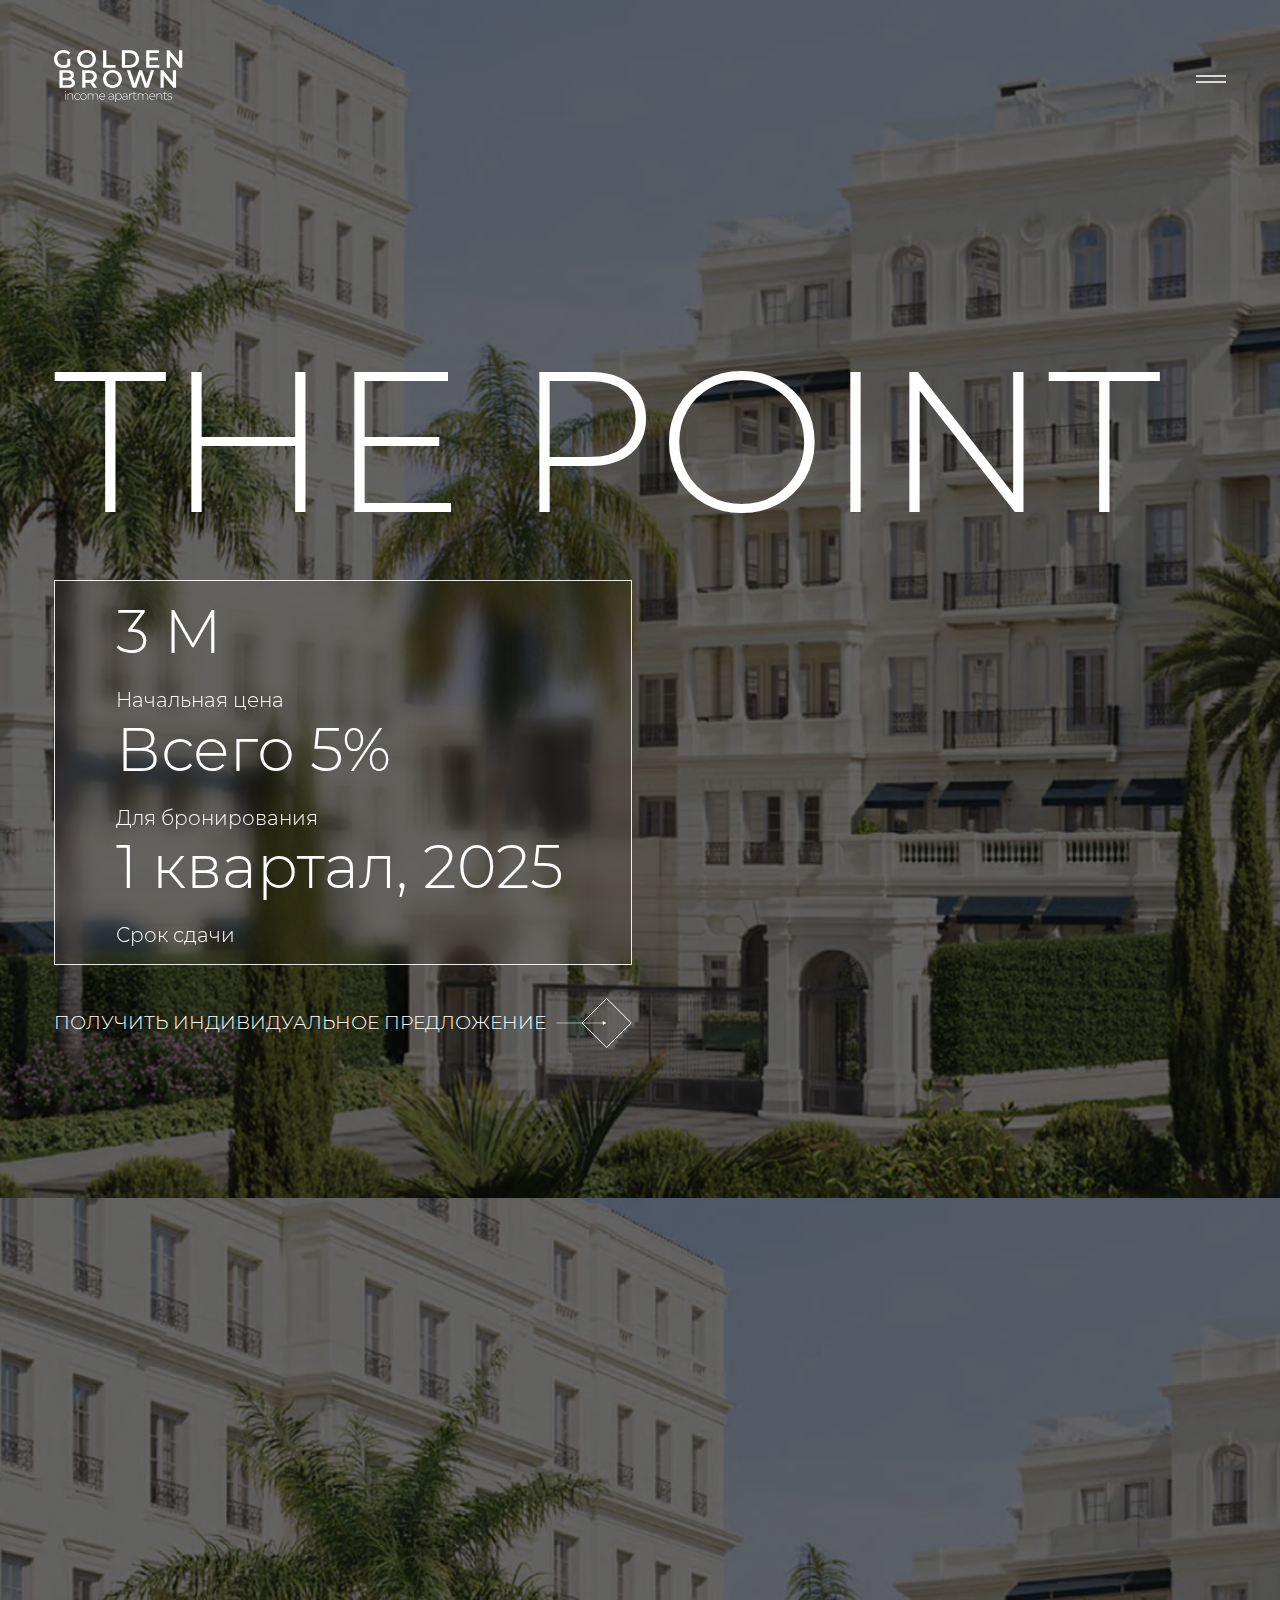
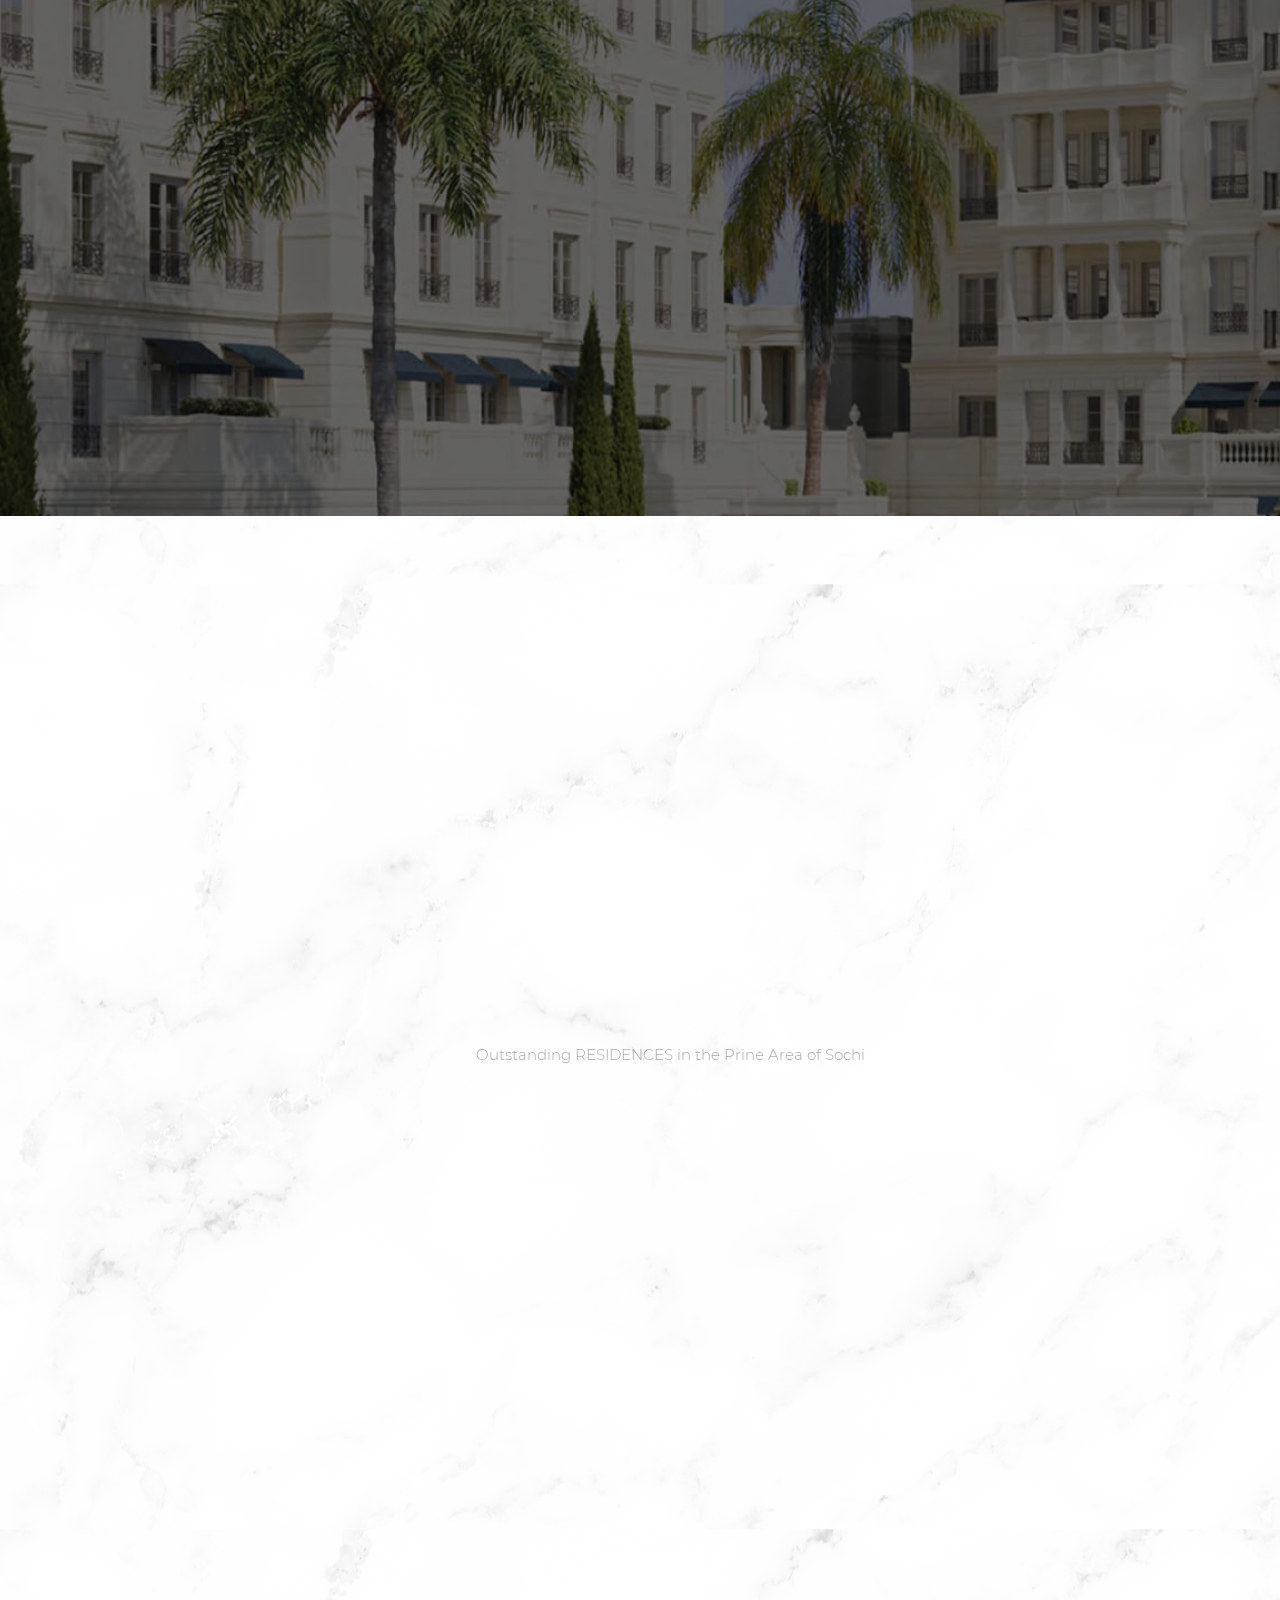
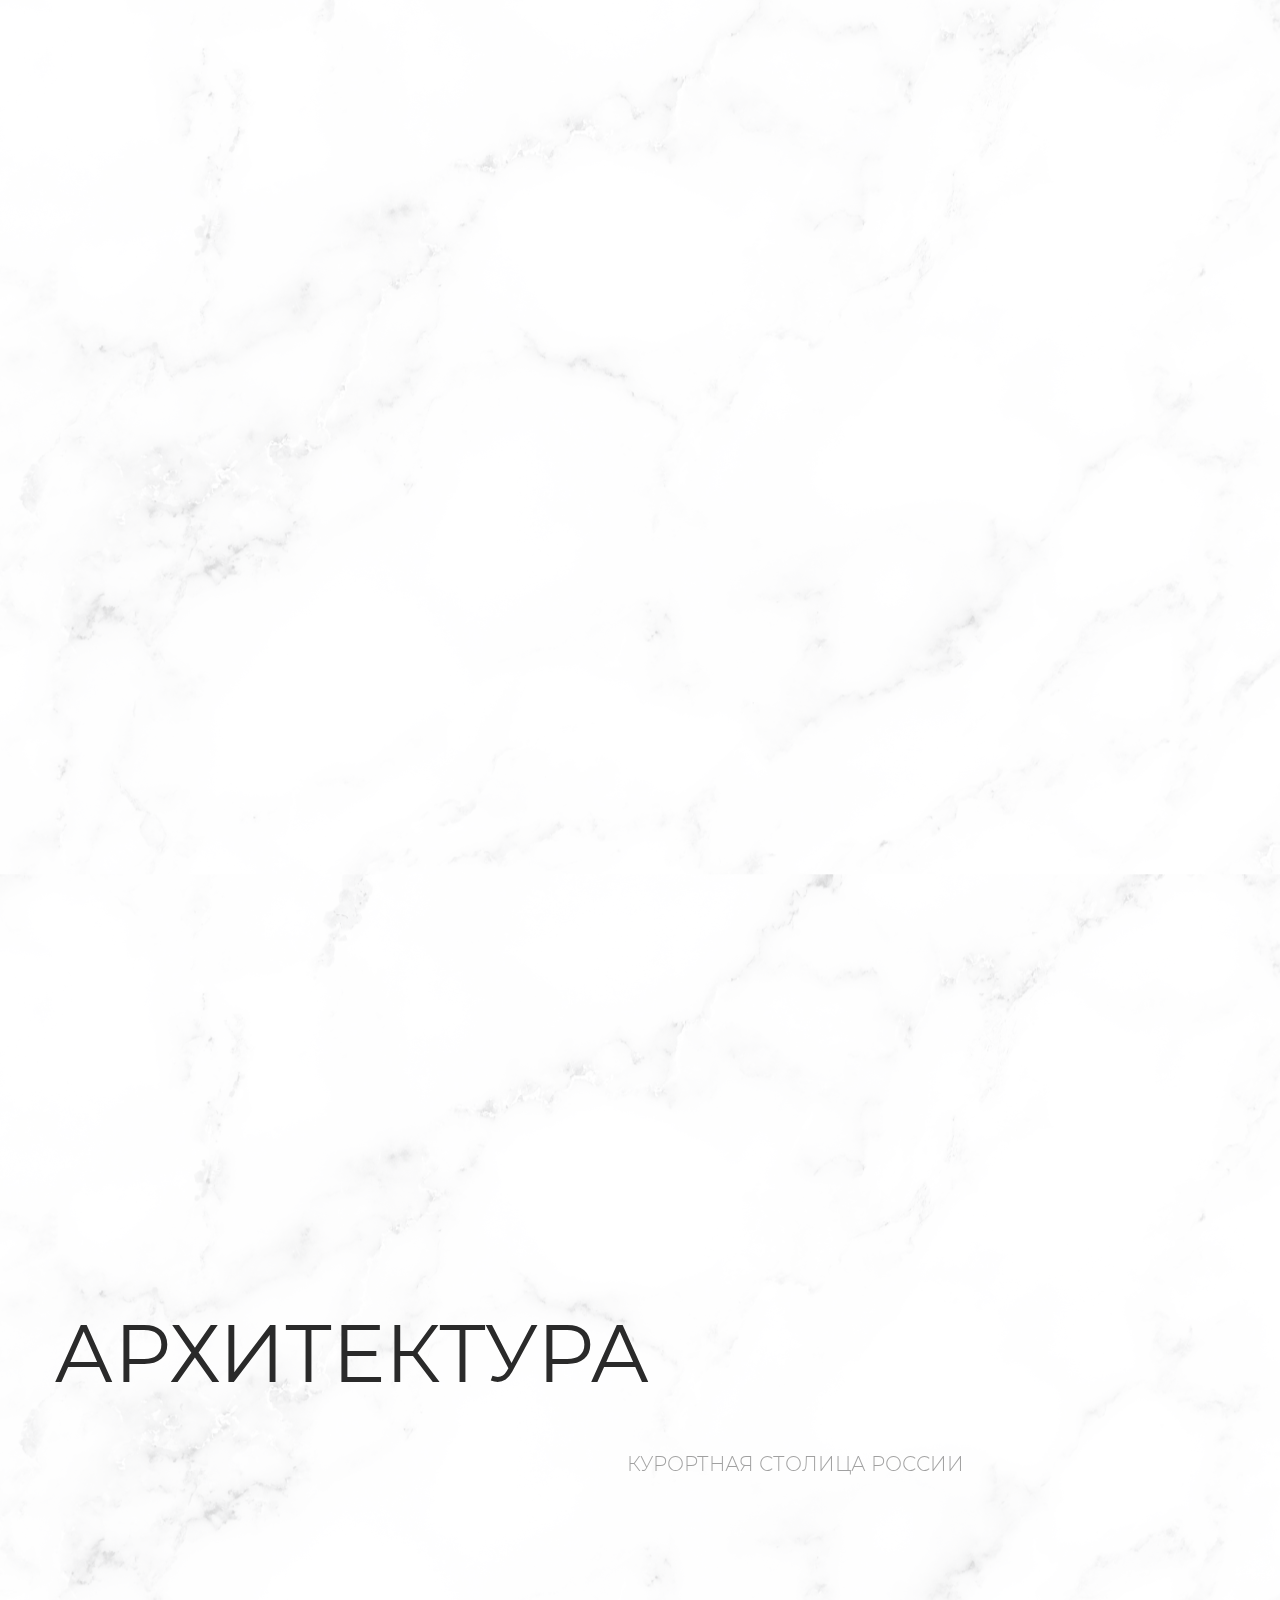
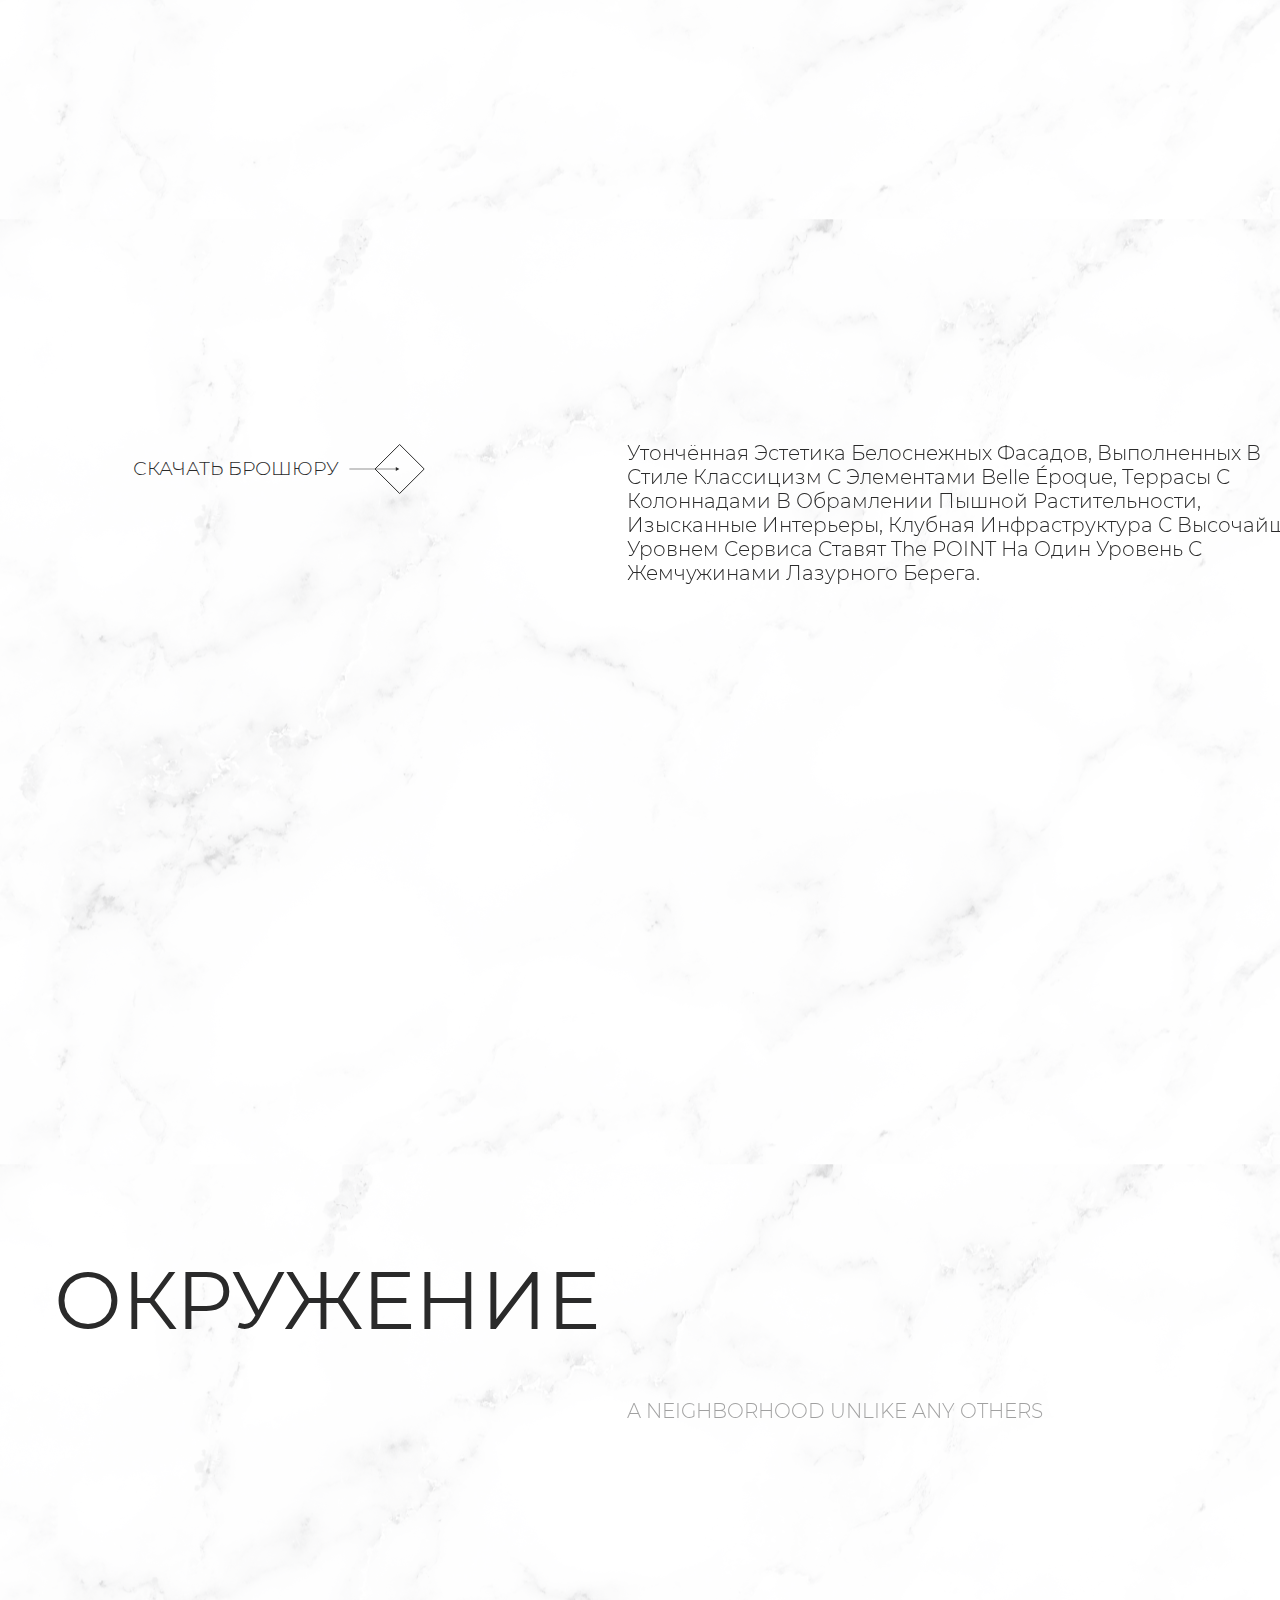
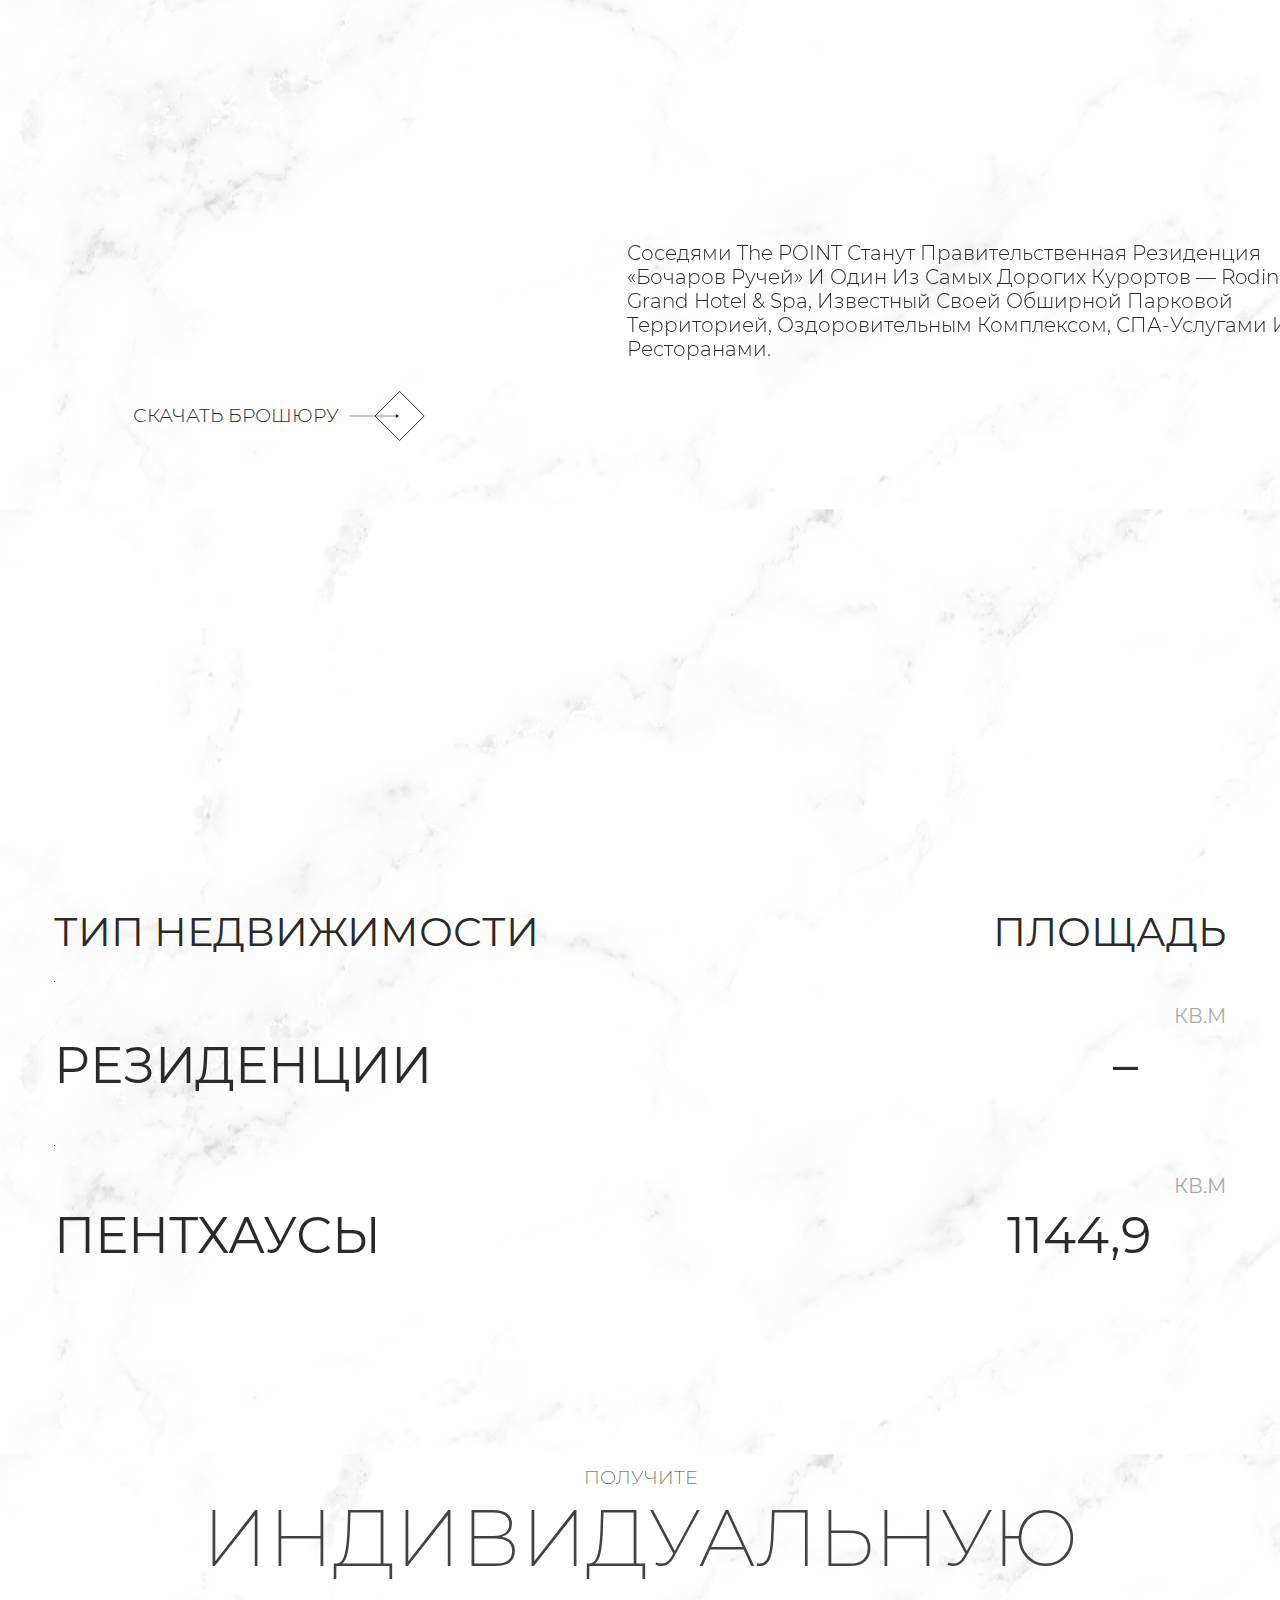
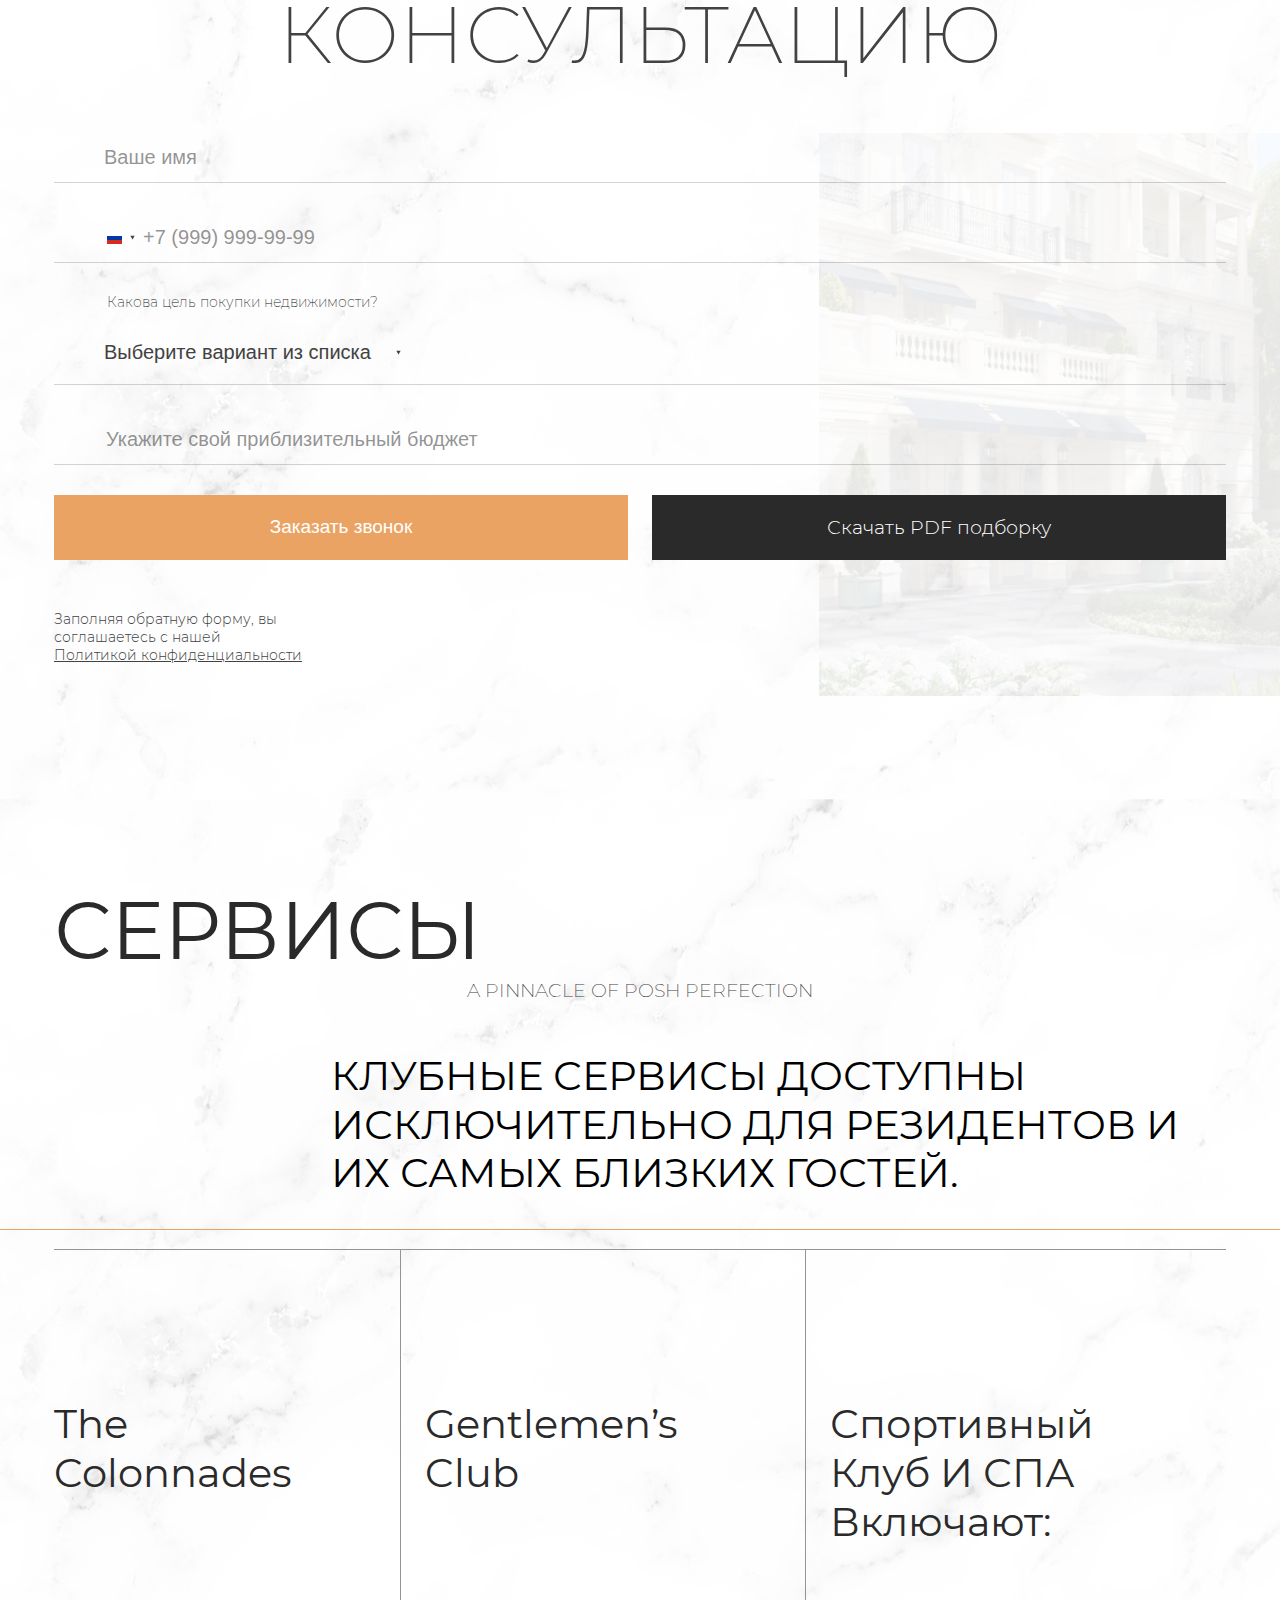
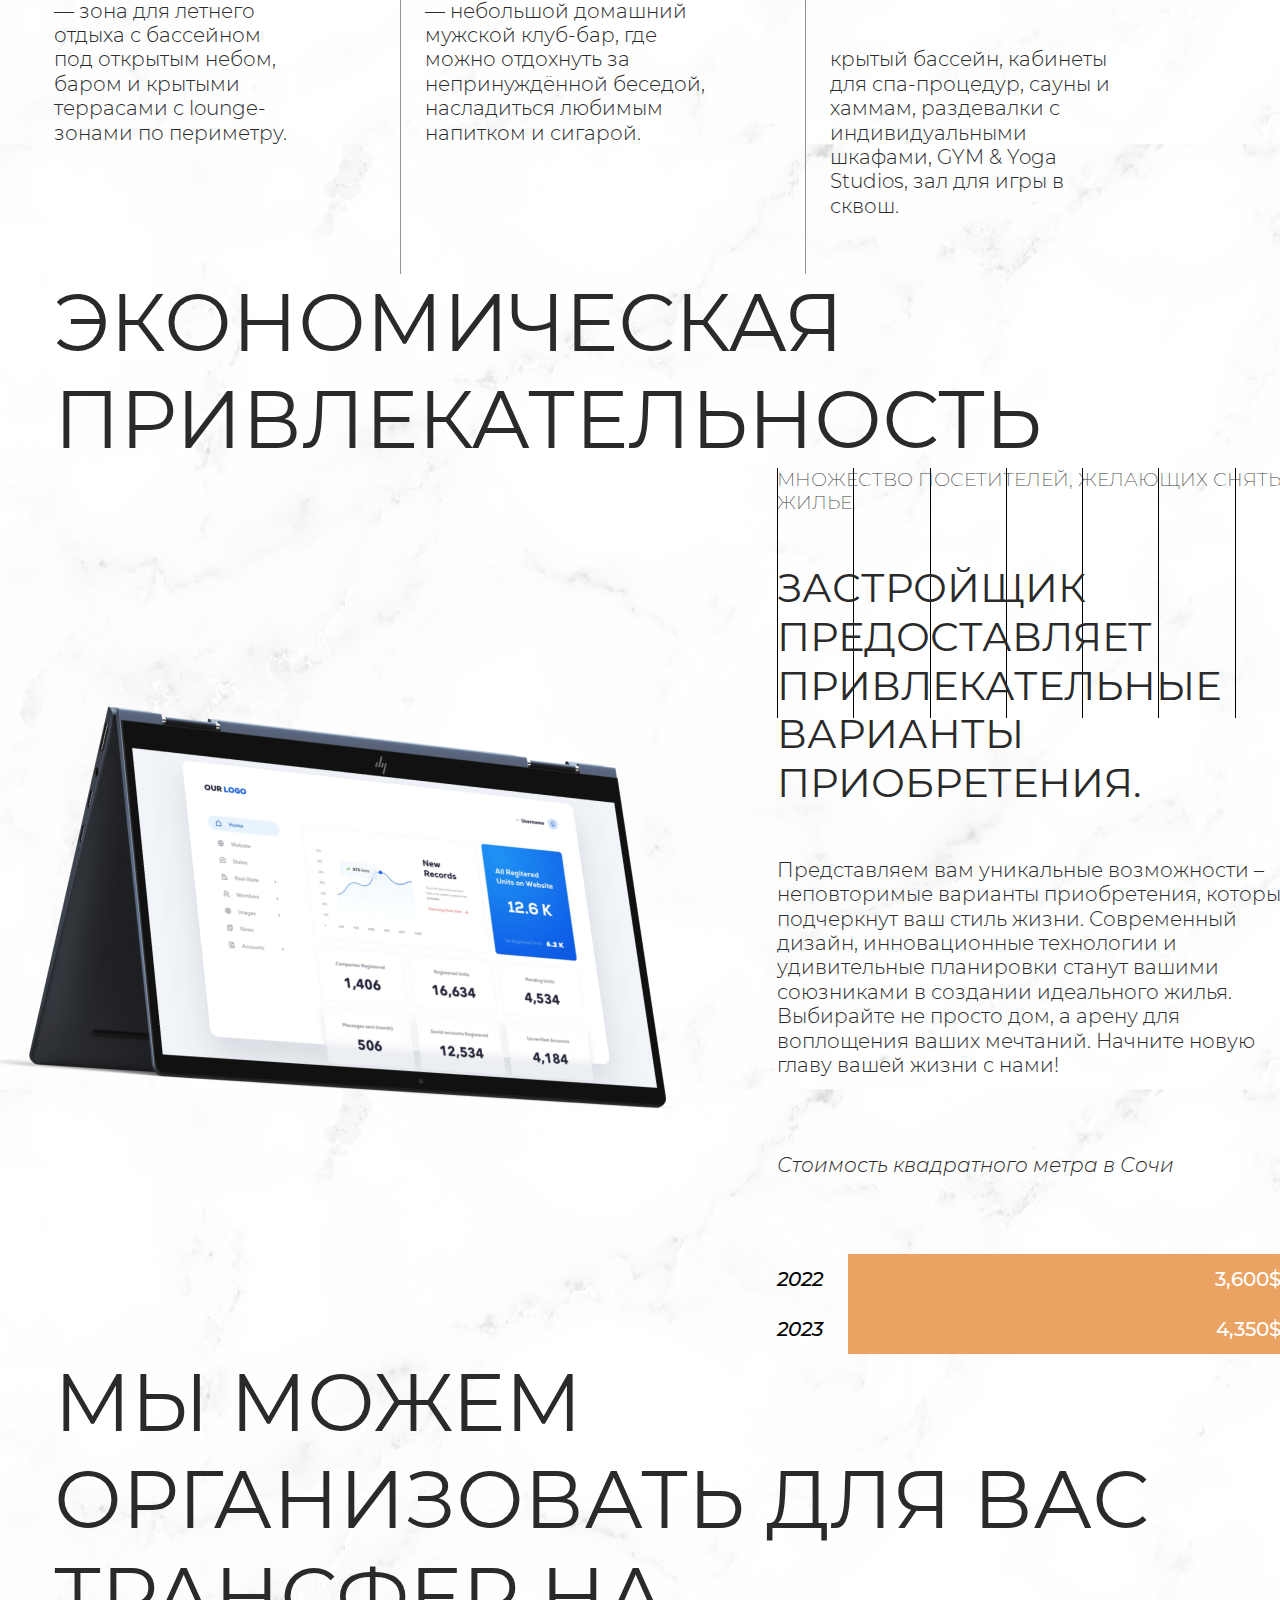
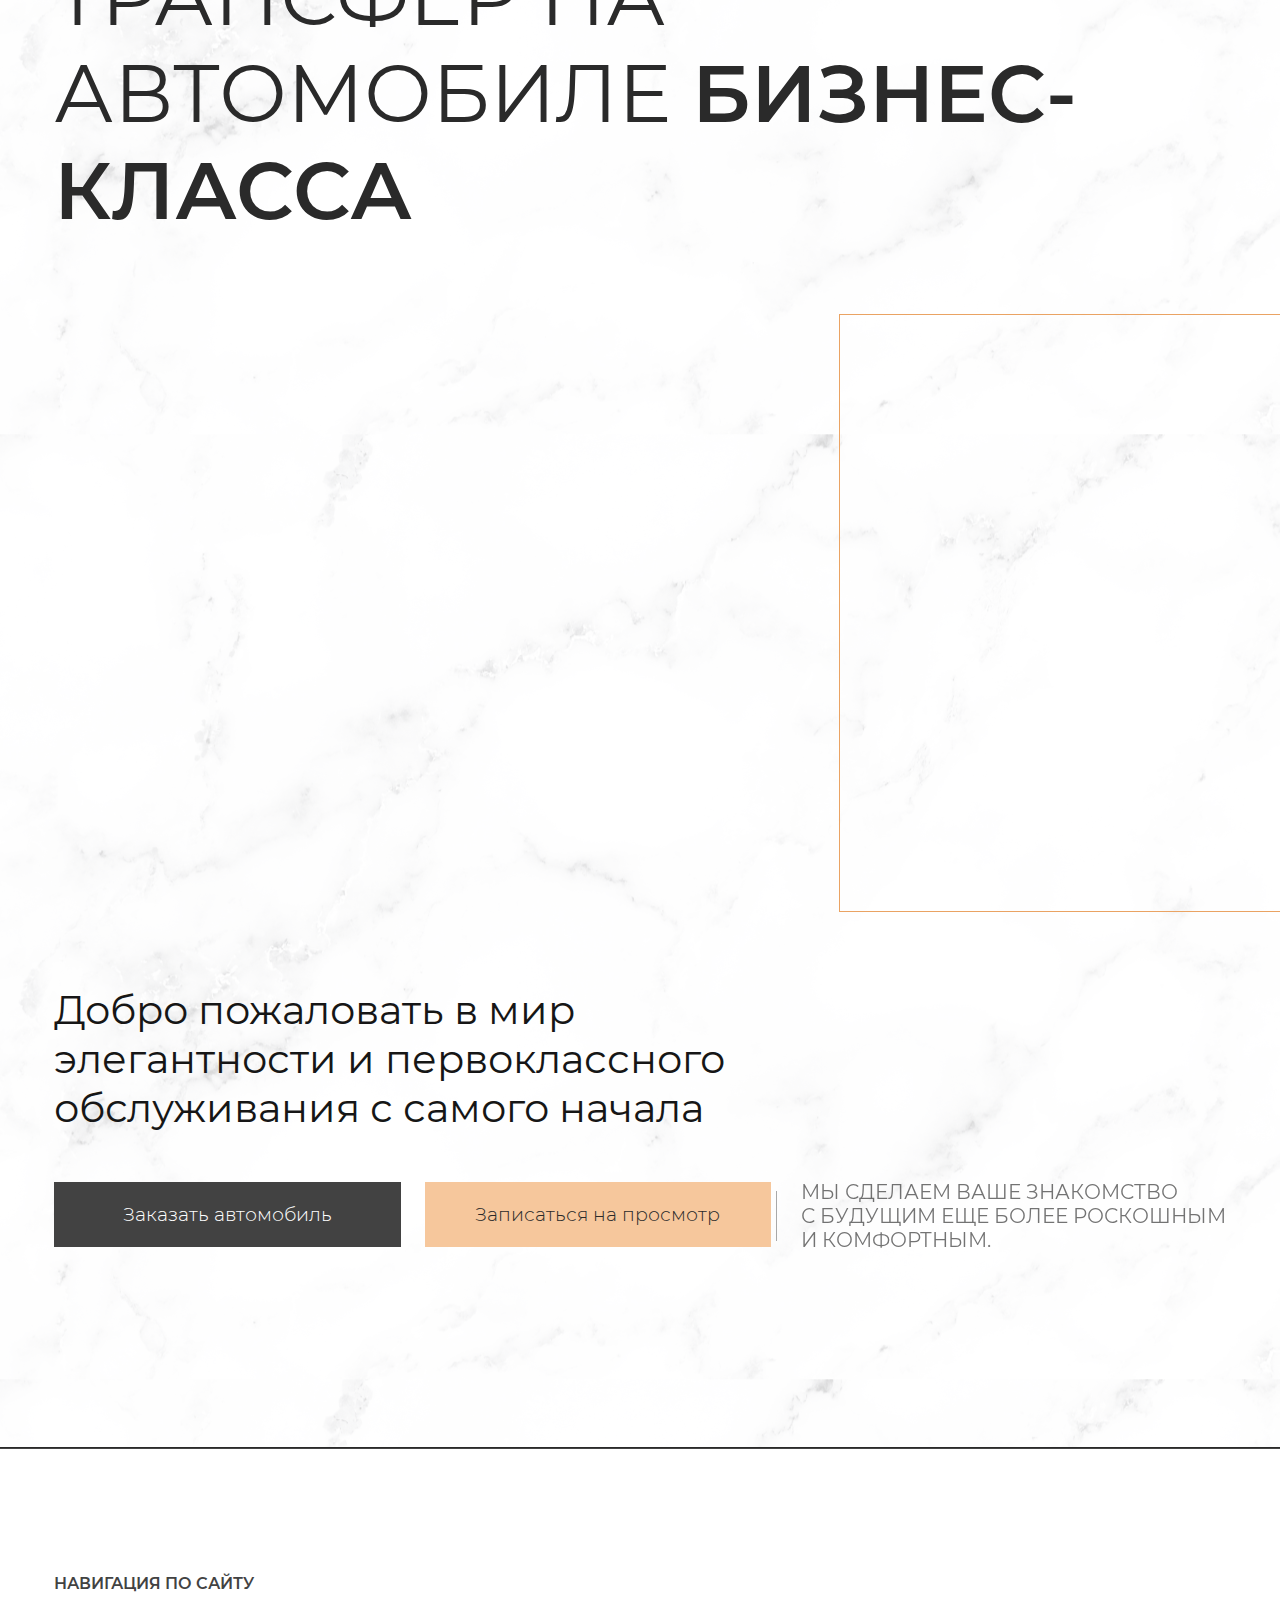
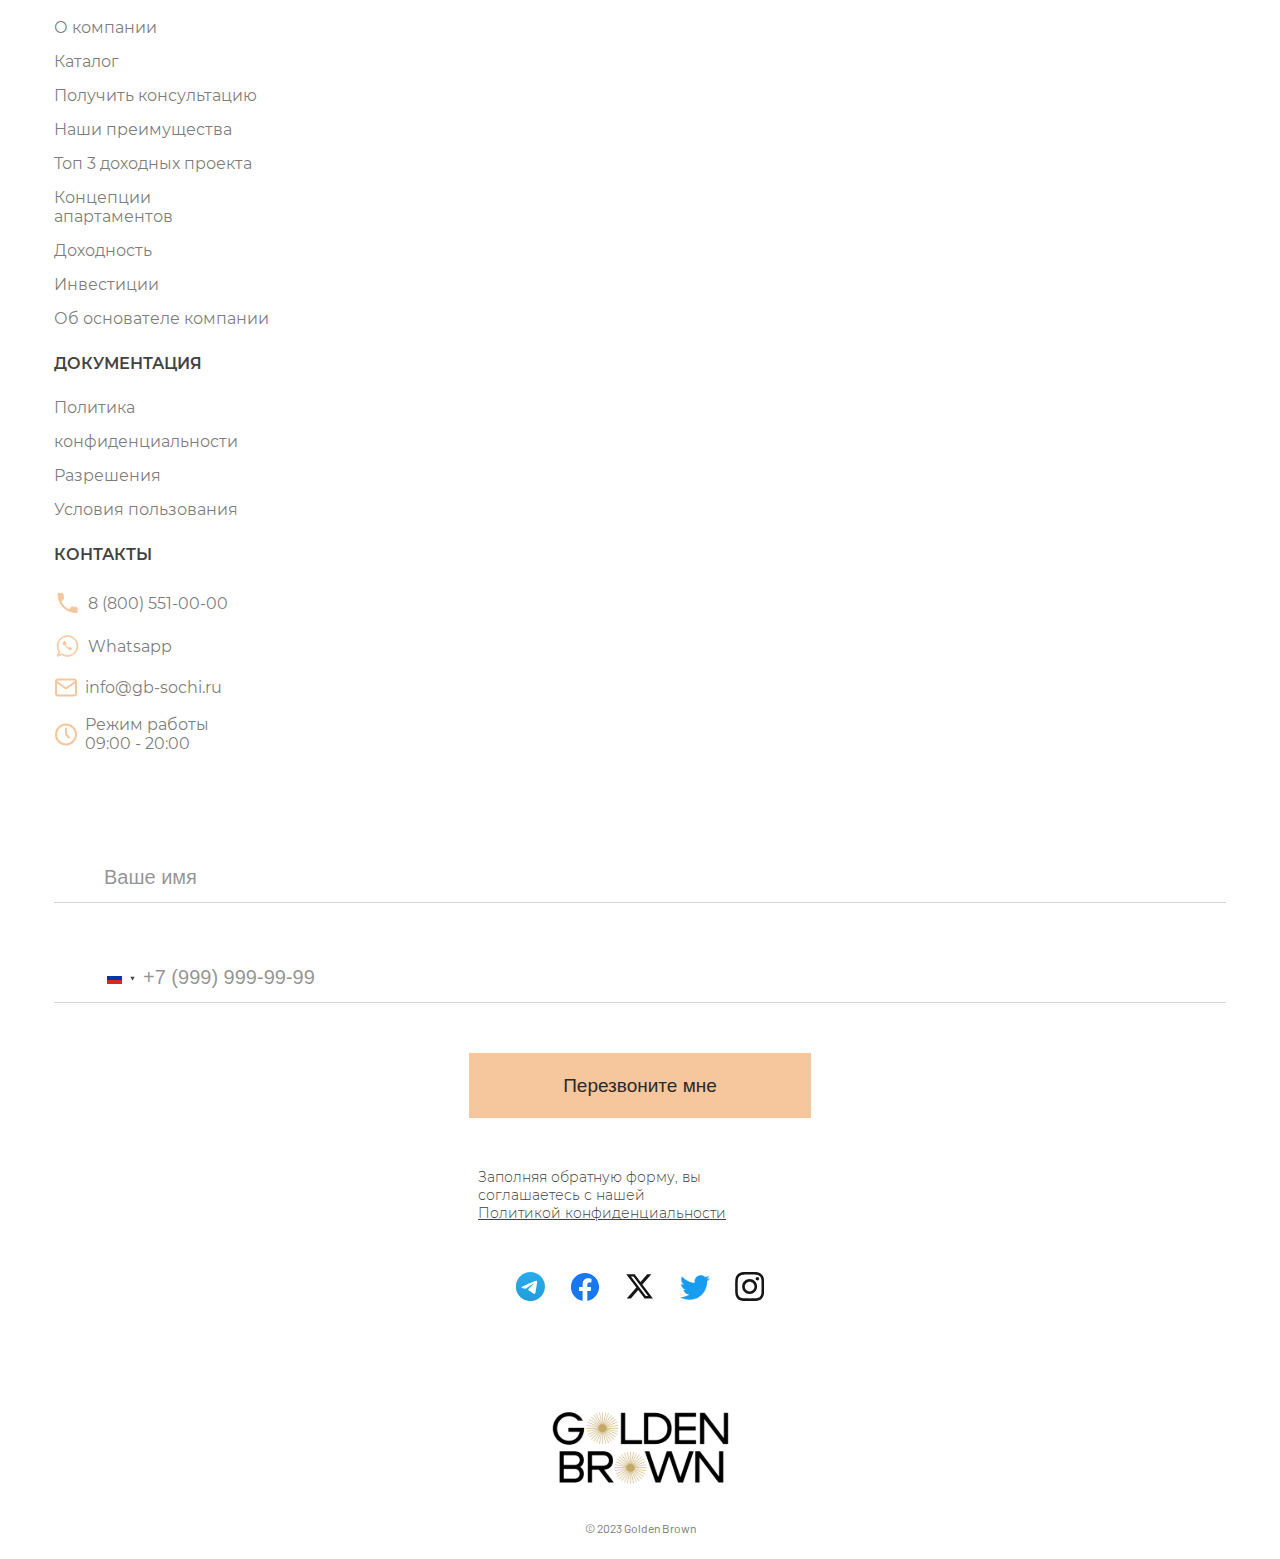
==== about-apartment.html @ 3c81f789 "S" ====
<!DOCTYPE html>
<html lang="en">

<head>
  <meta charset="UTF-8">
  <meta name="viewport" content="width=device-width, initial-scale=1.0">
  <title>GOLDEN BROWN</title>

  <!-- Fonts -->
  <link rel="stylesheet" href="./fonts/Montserrat/stylesheet.css">
  <link rel="stylesheet" href="./fonts/MontserratAlternates/stylesheet.css">
  <link rel="stylesheet" href="./fonts/GothamPro/stylesheet.css">
  <link rel="stylesheet" href="./fonts/PlayfairDisplay/stylesheet.css">
  <link rel="stylesheet" href="./fonts/font/stylesheet.css">
  <!-- aos -->
  <link href="https://unpkg.com/aos@2.3.1/dist/aos.css" rel="stylesheet">
  <!-- aos -->
  <!-- Swiper css -->
  <link rel="stylesheet" href="https://cdn.jsdelivr.net/npm/swiper@11/swiper-bundle.min.css" />
  <!-- css file -->
  <link rel="stylesheet" href="./css/style.css">
</head>

<body>

  <div class="wrapper about_apartment-page">

    <!-- Header -->
    <header>
      <div class="main_container">
        <a href="./index.html" class="logo">
          <img src="./images/header_logo.svg" alt="">
        </a>
        <ul class="navs">
          <li>
            <a href="#" class="navs__link">О проекте</a>
          </li>
          <li>
            <a href="#" class="navs__link">каталог</a>
          </li>
          <li>
            <a href="#" class="navs__link">о нас</a>
          </li>
          <li>
            <a href="#" class="navs__link">инвестиции</a>
          </li>
          <li>
            <a href="#" class="navs__link">купить</a>
          </li>
          <li>
            <a href="#" class="navs__link">продать</a>
          </li>
          <li>
            <a href="#" class="navs__link">Контакты</a>
          </li>
          <li>
            <a href="#" class="navs__link">8 (800) 551-00-00</a>
          </li>
        </ul>
        <div class="lang_and_bars">
          <!-- <div class="lang">
                        <button class="lang_selected">
                            <span>RU</span>
                            <svg width="3" height="3" viewBox="0 0 3 3" fill="none" xmlns="http://www.w3.org/2000/svg">
                                <path d="M1.5 2.5L0.200962 0.25L2.79904 0.25L1.5 2.5Z" fill="white"/>
                            </svg>                                
                        </button>
                        <ul class="lang_list">
                            <li class="active">ru</li>
                            <li>en</li>
                            <li>de</li>
                        </ul>
                    </div> -->
          <button class="bars">
            <span></span>
            <span></span>
          </button>
        </div>
      </div>
      <div class="header_menu">
        <div class="header_menu_content">
          <div class="left_block">
            <div class="title">НАВИГАЦИЯ ПО САЙТУ</div>
            <ul>
              <li>
                <a href="#" class="header_menu_link">О компании</a>
              </li>
              <li>
                <a href="#" class="header_menu_link">Каталог</a>
              </li>
              <li>
                <a href="#" class="header_menu_link">Получить консультацию</a>
              </li>
              <li>
                <a href="#" class="header_menu_link">Наши преимущества</a>
              </li>
              <li>
                <a href="#" class="header_menu_link">Топ 3 доходных проекта</a>
              </li>
              <li>
                <a href="#" class="header_menu_link">Концепции апартаментов</a>
              </li>
              <li>
                <a href="#" class="header_menu_link">Доходность</a>
              </li>
              <li>
                <a href="#" class="header_menu_link">Инвестиции</a>
              </li>
              <li>
                <a href="#" class="header_menu_link">Об основателе компании</a>
              </li>
            </ul>
            <a href="/" class="header_menu_logo">
              <img src="./images/header_logo.svg" alt="">
            </a>
          </div>
          <div class="right_block">
            <div class="title">ДОКУМЕНТАЦИЯ</div>
            <ul>
              <li>
                <a href="#" class="header_menu_link">Политика</a>
              </li>
              <li>
                <a href="#" class="header_menu_link">конфиденциальности</a>
              </li>
              <li>
                <a href="#" class="header_menu_link">Разрешения</a>
              </li>
              <li>
                <a href="#" class="header_menu_link">Условия пользования</a>
              </li>
            </ul>

            <div class="title">КОНТАКТЫ</div>
            <ul>
              <li>
                <a href="#" class="header_menu_link">8 (800) 551-00-00</a>
              </li>
              <li>
                <a href="#" class="header_menu_link">Whatsapp</a>
              </li>
              <li>
                <a href="#" class="header_menu_link">info@gb-sochi.ru</a>
              </li>
              <li>
                <a href="#" class="header_menu_link">Режим работы <br> 09:00 - 20:00</a>
              </li>
            </ul>
          </div>
        </div>
      </div>
    </header>
    <!-- Header end -->

    <!-- Object home -->
    <section class="object_home about_apartment">
      <div class="main_container">
        <h1>the point</h1>
        <div class="about_apartment-statistiks">
          <div>
            <h3>3 М</h3>
            <p>Начальная цена</p>
          </div>
          <div>
            <h3>Всего 5%</h3>
            <p>Для бронирования</p>
          </div>
          <div>
            <h3>1 квартал, 2025</h3>
            <p>Срок сдачи</p>
          </div>
        </div>
        <a href="#" class="link">
          <span>получить индивидуальное предложение</span>
          <svg xmlns="http://www.w3.org/2000/svg" width="76" height="50" viewBox="0 0 76 50" fill="none">
            <g clip-path="url(#clip0_1603_122)">
              <path d="M50.6298 0.504254L26.0518 25L50.6298 49.4957L75.2079 25L50.6298 0.504254Z" stroke="white" />
              <path
                d="M0.714565 24.6429L0.357422 24.6429L0.357422 25.3572L0.714565 25.3572L0.714565 24.6429ZM50.3784 25.0001L46.807 22.9381L46.807 27.062L50.3784 25.0001ZM0.714565 25.3572L47.1641 25.3572L47.1641 24.6429L0.714565 24.6429L0.714565 25.3572Z"
                fill="white" />
            </g>
            <defs>
              <clipPath id="clip0_1603_122">
                <rect width="50" height="75.7143" fill="white" transform="translate(0 50) rotate(-90)" />
              </clipPath>
            </defs>
          </svg>
        </a>
      </div>
    </section>
    <div class="object_home__slider about_apartment">
      <div class="main_container">
        <div class="slider_wrapper">
          <div class="slider_content" data-aos="zoom-in" data-aos-delay="100" data-aos-duration="600">
            <div class="swiper">
              <div class="swiper-wrapper">
                <div class="swiper-slide">
                  <img src="./images/object_home_slider_card-2.png" alt="">
                </div>
                <div class="swiper-slide">
                  <img src="./images/object_home_slider_card-2.png" alt="">
                </div>
                <div class="swiper-slide">
                  <img src="./images/object_home_slider_card-2.png" alt="">
                </div>
                <div class="swiper-slide">
                  <img src="./images/object_home_slider_card-2.png" alt="">
                </div>
                <div class="swiper-slide">
                  <img src="./images/object_home_slider_card-2.png" alt="">
                </div>
              </div>
            </div>
            <div class="spiper_pagination"></div>
          </div>
        </div>
      </div>
    </div>
    <!-- Object home end -->

    <div class="section_bg">

      <!-- About project -->
      <section class="about_project">
        <div class="main_container">
          <div class="content">
            <div class="left_block">
              <h2 data-aos="fade-right" data-aos-delay="100" data-aos-duration="600">о проекте</h2>
              <ul>
                <li data-aos="fade-right" data-aos-delay="100" data-aos-duration="600">
                  Ultra-luxury
                  <span>Класс</span>
                </li>
                <li data-aos="fade-right" data-aos-delay="100" data-aos-duration="600">
                  Сочи, Виноградная, 14
                  <span>Адрес</span>
                </li>
                <li data-aos="fade-right" data-aos-delay="100" data-aos-duration="600">
                  Компания
                  <span>Управляет</span>
                </li>
                <li data-aos="fade-right" data-aos-delay="100" data-aos-duration="600">
                  3,1 млн. ₽ в год
                  <span>Оценочная доходность</span>
                </li>
              </ul>
              <div class="stars">
                <img data-aos="fade-up" data-aos-delay="300" data-aos-duration="600" src="./images/object_star.svg"
                  alt="">
                <img data-aos="fade-up" data-aos-delay="100" data-aos-duration="600" src="./images/object_star.svg"
                  class="big" alt="">
                <img data-aos="fade-up" data-aos-delay="300" data-aos-duration="600" src="./images/object_star.svg"
                  alt="">
              </div>
            </div>
            <div class="right_block">
              <div data-aos="fade-up" data-aos-delay="100" data-aos-duration="600" class="description">Outstanding
                RESIDENCES
                in the Prine Area of Sochi</div>
              <h3 data-aos="fade-up" data-aos-delay="100" data-aos-duration="600">комплекс, состоящий из 17 резиденций и
                Grand Penthouse</h3>
              <div data-aos="fade-up" data-aos-delay="100" data-aos-duration="600" class="description">— это воплощение
                традиций клубного отдыха Французской Ривьеры на Черноморском побережье.</div>
              <div data-aos="fade-up" data-aos-delay="100" data-aos-duration="600" class="description">Утончённая
                эстетика белоснежных фасадов в стиле Belle Epoque, изысканные интерьеры, безукоризненные планировочные и
                технические решения, клубная инфраструктура с White Glove Service ставят The POINT на один уровень с
                жемчужинами Лазурного берега такими как Grand-Hotel du Cap-Ferrat и Hotel du Cap-Eden-Roc и делают его
                самым желанным и дорогим курортным клубным комплексом Ultra-luxury класса на сочинском побережье.</div>
            </div>
          </div>
          <div class="image_block">
            <div class="left_block">
              <img data-aos="fade-up" data-aos-delay="100" data-aos-duration="600" src="./images/image_block_card_4.png"
                alt="">
              <div data-aos="fade-up" data-aos-delay="100" data-aos-duration="600" class="text">Наслаждаться жизнью <br>
                и расслабляться</div>
            </div>
            <div class="right_block">
              <img data-aos="fade-up" data-aos-delay="100" data-aos-duration="600" src="./images/image_block_card_5.png"
                alt="">
              <div data-aos="fade-up" data-aos-delay="100" data-aos-duration="600" class="text first">Гармония и
                умиротворение</div>
              <img data-aos="fade-up" data-aos-delay="100" data-aos-duration="600" src="./images/image_block_card_5.png"
                alt="">
              <div data-aos="fade-up" data-aos-delay="100" data-aos-duration="600" class="text">Покой и прекрасный вид
              </div>
            </div>
          </div>
        </div>
      </section>
      <!-- About project end -->

      <!-- Sochi section -->
      <div class="sochi">
        <div class="main_container">
          <h2>Архитектура</h2>
          <div class="content">
            <div class="left_block">
              <div class="subtitle mobile" data-aos="fade-up" data-aos-delay="100" data-aos-duration="600">TIMELESS
                ENCHANTMENT OF BELLE EPOQUE</div>
              <p class="description mobile" data-aos="fade-up" data-aos-delay="100" data-aos-duration="600">THE POINT
                построен в архитектурном стиле классицизм с элементами Belle Époque, родиной которого считается Лазурный
                берег.</p>
              <img src="./images/sochi_card_3.png" data-aos="fade-up" data-aos-delay="100" data-aos-duration="600"
                alt="" class="main_img">
              <img src="./images/sochi_card_4.png" data-aos="fade-up" data-aos-delay="100" data-aos-duration="600"
                alt="" class="mobile">
              <a href="#" class="main_link">
                <span>скачать брошюру</span>
                <svg xmlns="http://www.w3.org/2000/svg" width="76" height="50" viewBox="0 0 76 50" fill="none">
                  <g clip-path="url(#clip0_1603_166)">
                    <path d="M50.6298 0.504254L26.0518 25L50.6298 49.4957L75.2079 25L50.6298 0.504254Z"
                      stroke="#2A2A2A" />
                    <path
                      d="M0.714565 24.6429L0.357422 24.6429L0.357422 25.3572L0.714565 25.3572L0.714565 24.6429ZM50.3784 25.0001L46.807 22.9381L46.807 27.062L50.3784 25.0001ZM0.714565 25.3572L47.1641 25.3572L47.1641 24.6429L0.714565 24.6429L0.714565 25.3572Z"
                      fill="#2A2A2A" />
                  </g>
                  <defs>
                    <clipPath id="clip0_1603_166">
                      <rect width="50" height="75.7143" fill="white" transform="translate(0 50) rotate(-90)" />
                    </clipPath>
                  </defs>
                </svg>
              </a>
            </div>
            <div class="right_block">
              <div class="subtitle" data-aos="fade-left" data-aos-delay="100" data-aos-duration="600">Курортная столица
                России</div>
              <p class="description" data-aos="fade-left" data-aos-delay="100" data-aos-duration="600">Уникальная
                расположение «Русской Ривьеры» на одной широте с Французской и Итальянской, в окружении реликтовых
                колхидских лесов и снежных вершин Кавказа, позволило Сочи стать главным курортом страны.</p>
              <div class="subtitle two" data-aos="fade-left" data-aos-delay="100" data-aos-duration="600">Утончённая
                эстетика белоснежных фасадов, выполненных в стиле классицизм с элементами Belle Époque, террасы с
                колоннадами в обрамлении пышной растительности, изысканные интерьеры, клубная инфраструктура с
                высочайшим уровнем сервиса ставят The POINT на один уровень с жемчужинами Лазурного берега.</div>
              <img src="./images/sochi_card_4.png" data-aos="fade-up" data-aos-delay="100" data-aos-duration="600"
                alt="">
            </div>
          </div>
        </div>
      </div>

      <div class="sochi">
        <div class="main_container">
          <h2>окружение</h2>
          <div class="content">
            <div class="left_block">
              <div class="subtitle mobile" data-aos="fade-up" data-aos-delay="100" data-aos-duration="600">A
                NEIGHBORHOOD UNLIKE ANY OTHERS</div>
              <p class="description mobile" data-aos="fade-up" data-aos-delay="100" data-aos-duration="600">THE POINT
                построен в архитектурном стиле классицизм с элементами Belle Époque, родиной которого считается Лазурный
                берег.</p>
              <img src="./images/environment-1.png" data-aos="fade-up" data-aos-delay="100" data-aos-duration="600"
                alt="" class="main_img">
              <img src="./images/environment-2.png" data-aos="fade-up" data-aos-delay="100" data-aos-duration="600"
                alt="" class="mobile">
              <a href="#" class="main_link">
                <span>скачать брошюру</span>
                <svg xmlns="http://www.w3.org/2000/svg" width="76" height="50" viewBox="0 0 76 50" fill="none">
                  <g clip-path="url(#clip0_1603_166)">
                    <path d="M50.6298 0.504254L26.0518 25L50.6298 49.4957L75.2079 25L50.6298 0.504254Z"
                      stroke="#2A2A2A" />
                    <path
                      d="M0.714565 24.6429L0.357422 24.6429L0.357422 25.3572L0.714565 25.3572L0.714565 24.6429ZM50.3784 25.0001L46.807 22.9381L46.807 27.062L50.3784 25.0001ZM0.714565 25.3572L47.1641 25.3572L47.1641 24.6429L0.714565 24.6429L0.714565 25.3572Z"
                      fill="#2A2A2A" />
                  </g>
                  <defs>
                    <clipPath id="clip0_1603_166">
                      <rect width="50" height="75.7143" fill="white" transform="translate(0 50) rotate(-90)" />
                    </clipPath>
                  </defs>
                </svg>
              </a>
            </div>
            <div class="right_block">
              <div class="subtitle" data-aos="fade-left" data-aos-delay="100" data-aos-duration="600">A NEIGHBORHOOD
                UNLIKE ANY OTHERS</div>
              <p class="description" data-aos="fade-left" data-aos-delay="100" data-aos-duration="600">Респектабельное
                соседство The POINT обеспечивает Rodina Grand Hotel & Spa, расположившийся в ста метрах от комплекса
                резиденций.</p>
              <div class="subtitle two" data-aos="fade-left" data-aos-delay="100" data-aos-duration="600">Соседями The
                POINT станут правительственная резиденция «Бочаров Ручей» и один из самых дорогих курортов — Rodina
                Grand Hotel & Spa, известный своей обширной парковой территорией, оздоровительным комплексом,
                СПА-услугами и ресторанами.</div>
              <img src="./images/environment-2.png" data-aos="fade-up" data-aos-delay="100" data-aos-duration="600"
                alt="">
            </div>
          </div>
          <ul>
            <li>
              <div>тип недвижимости</div>
              <div>площадь</div>
            </li>
            <li class="line"></li>
            <li>
              <div>Резиденции</div>
              <div id="counters_1"><i class="counter" data-TargetNum="155"></i> – <i class="counter"
                  data-TargetNum="469"></i><span>кв.м</span></div>
            </li>
            <li class="line"></li>
            <li>
              <div>пентхаусы</div>
              <div>1144,9<span>кв.м</span></div>
            </li>
            <li class="line"></li>
          </ul>
        </div>
      </div>
      <!-- Sochi section end -->

      <!-- Consultation -->
      <section class="consultation object_consultation">
        <div class="main_container">
          <div class="main_subtitle">получите</div>
          <h2 class="main_title">индивидуальную <br>
            консультацию</h2>
          <form class="consultation__form">
            <img src="./images/object_consultation_ card-2.png" alt="" class="consultation__form_img">
            <div class="consultation__form_content">
              <div class="inputs">
                <input type="text" class="main_input" placeholder="Ваше имя">
                <div class="main_input_tel">
                  <button type="button" class="selected_flag">
                    <img src="./images/flag.svg" alt="">
                    <svg xmlns="http://www.w3.org/2000/svg" width="5" height="5" viewBox="0 0 5 5" fill="none">
                      <path d="M2.5 4.5L0.334936 0.75L4.66506 0.75L2.5 4.5Z" fill="#424242" />
                    </svg>
                  </button>
                  <input type="tel" class="main_input" placeholder="+7 (999) 999-99-99">
                </div>
                <div class="main_select">
                  <div class="main_select__subtitle">Какова цель покупки недвижимости?</div>
                  <button type="button" class="main_select__btn">
                    <span>Выберите вариант из списка</span>
                    <svg xmlns="http://www.w3.org/2000/svg" width="5" height="5" viewBox="0 0 5 5" fill="none">
                      <path d="M2.5 4.5L0.334936 0.75L4.66506 0.75L2.5 4.5Z" fill="#424242" />
                    </svg>
                  </button>
                  <select>
                    <option selected hidden value=""></option>
                    <option value="Для собственного проживания">Для собственного проживания</option>
                    <option value="Для инвестиций">Для инвестиций</option>
                    <option value="Другой вариант">Другой вариант</option>
                  </select>
                  <div class="main_select__list_wrap">
                    <ul class="main_select__list">
                      <li>Для собственного проживания</li>
                      <li>Для инвестиций</li>
                      <li>Другой вариант</li>
                    </ul>
                  </div>
                </div>
                <input type="text" class="main_input_money" placeholder="Укажите свой приблизительный бюджет"
                  oninput="formatAndAddDollarSign(this)" onkeydown="handleBackspace(this, event)">
              </div>
              <div class="buttons">
                <button type="submit" class="btn_golden btn_coral">Заказать звонок</button>
                <a href="#" class="btn_dark black">Скачать PDF подборку</a>
              </div>
              <p>
                Заполняя обратную форму, вы соглашаетесь с нашей <a href="#">Политикой конфиденциальности</a>
              </p>
            </div>
          </form>
        </div>
      </section>
      <!-- Consultation end -->

      <!-- Object project -->
      <div class="object_project">
        <div class="main_container border-b">
          <h2>Сервисы</h2>
          <div class="main_subtitle">A PINNACLE OF POSH PERFECTION</div>
          <h3>Клубные сервисы доступны исключительно для резидентов и их самых близких гостей.</h3>
        </div>
        <div class="line-b"></div>

        <div class="main_container line-t">
          <div class="services_boxes">
            <div class="services_box">
              <h3 class="services_box-title">The Colonnades</h3>
              <p class="services_box-info">— зона для летнего отдыха с бассейном под открытым небом, баром и крытыми
                террасами с lounge-зонами по периметру.</p>
            </div>
            <div class="line"></div>
            <div class="services_box">
              <h3 class="services_box-title">Gentlemen’s Club</h3>
              <p class="services_box-info">— небольшой домашний мужской клуб-бар, где можно отдохнуть за непринуждённой
                беседой, насладиться любимым напитком и сигарой.</p>
            </div>
            <div class="line"></div>
            <div class="services_box">
              <h3 class="services_box-title">Спортивный клуб
                и СПА включают:</h3>
              <p class="services_box-info">крытый бассейн, кабинеты для спа-процедур, сауны и хаммам, раздевалки с
                индивидуальными шкафами, GYM & Yoga Studios, зал для игры в сквош.</p>
            </div>
          </div>
        </div>

        <div class="main_container">
          <h2 class="main_title-two left">ЭКОНОМИЧЕСКАЯ <br>
            ПРИВЛЕКАТЕЛЬНОСТЬ</h2>
        </div>
        <div class="economic">
          <div class="main_container">
            <div class="economic_boxes">
              <div class="economic_box">
                <img src="images/economic-img.png" alt="">
              </div>
              <div class="economic_box">
                <div class="main_subtitle">Множество посетителей, желающих снять жилье.</div>
                <h3 class="economic_box-title">Застройщик предоставляет привлекательные варианты приобретения.</h3>
                <p class="economic_box-info">Представляем вам уникальные возможности – неповторимые варианты
                  приобретения, которые подчеркнут ваш стиль жизни. Современный дизайн, инновационные технологии и
                  удивительные планировки станут вашими союзниками в создании идеального жилья. Выбирайте не просто дом,
                  а арену для воплощения ваших мечтаний. Начните новую главу вашей жизни с нами!</p>
                <p class="economic_box-statistik-title">Стоимость квадратного метра в Сочи</p>

                <div class="economic_statistics">
                  <div class="line-bg">
                    <span></span>
                    <span></span>
                    <span></span>
                    <span></span>
                    <span></span>
                    <span></span>
                    <span></span>
                    <span></span>
                  </div>
                  <div class="economic_statistics-box">
                    <p>2022</p>
                    <div class="line-box">3,600$</div>
                  </div>
                  <div class="economic_statistics-box">
                    <p>2023</p>
                    <div class="line-box">4,350$</div>
                  </div>
                </div>
              </div>
            </div>
          </div>
        </div>

        <div class="main_container">
          <h2 class="content_tilte">Мы можем организовать
            для вас трансфер на
            автомобиле
            <span>бизнес-класса</span>
          </h2>
        </div>
        <div class="content content_bottom">
          <div class="main_container">
            <img src="./images/object_project_card_3.png" class="left_img" alt="" data-aos="fade-right"
              data-aos-delay="100" data-aos-duration="600" alt="">
            <div class="right_img-box">
              <img src="./images/object_project_card_4.png" class="right_img" alt="" data-aos="fade-up"
                data-aos-delay="100" data-aos-duration="600" alt="">
            </div>
          </div>
        </div>
        <div class="main_container bottom_text">
          <div class="left_block">
            <div class="title">Добро пожаловать в мир элегантности и первоклассного обслуживания с самого начала</div>
            <div class="btns">
              <a href="#" class="btn_dark">
                Заказать автомобиль
              </a>
              <a href="#" class="btn_golden">Записаться на просмотр</a>
            </div>
          </div>
          <div class="right_block" data-aos="fade-up" data-aos-delay="100" data-aos-duration="600" alt="">
            мы сделаем ваше знакомство <br> с будущим еще более роскошным <br> и комфортным.
          </div>
        </div>
      </div>
      <!-- Object project end -->

      <!-- Investments -->

      <!-- Investments end -->
    </div>

    <footer class="partner_footer">
      <div class="main_container">
        <div class="footer_top">
          <div class="left_block">
            <div class="left_block_item">
              <div class="title">НАВИГАЦИЯ ПО САЙТУ</div>
              <ul>
                <li>
                  <a href="#">О компании</a>
                </li>
                <li>
                  <a href="#">Каталог</a>
                </li>
                <li>
                  <a href="#">Получить консультацию</a>
                </li>
                <li>
                  <a href="#">Наши преимущества</a>
                </li>
                <li>
                  <a href="#">Топ 3 доходных проекта</a>
                </li>
                <li>
                  <a href="#">Концепции апартаментов</a>
                </li>
                <li>
                  <a href="#">Доходность</a>
                </li>
                <li>
                  <a href="#">Инвестиции</a>
                </li>
                <li>
                  <a href="#">Об основателе компании</a>
                </li>
              </ul>
            </div>
            <div class="left_block_item">
              <div class="title">ДОКУМЕНТАЦИЯ</div>
              <ul>
                <li>
                  <a href="#">Политика</a>
                </li>
                <li>
                  <a href="#">конфиденциальности</a>
                </li>
                <li>
                  <a href="#">Разрешения</a>
                </li>
                <li>
                  <a href="#">Условия пользования</a>
                </li>
              </ul>
            </div>
            <div class="left_block_item">
              <div class="title">КОНТАКТЫ</div>
              <ul>
                <li>
                  <a href="#">
                    <svg xmlns="http://www.w3.org/2000/svg" width="27" height="28" viewBox="0 0 27 28" fill="none">
                      <g clip-path="url(#clip0_358_421)">
                        <path
                          d="M7.09395 12.2852L6.83722 12.5419L7.00187 12.8655C8.67025 16.1443 11.357 18.8189 14.6333 20.4975L14.9573 20.6635L15.2148 20.4061L17.6898 17.9311C17.859 17.7619 18.109 17.7076 18.3216 17.7805L18.3216 17.7805L18.3269 17.7823C19.6374 18.2152 21.0516 18.4488 22.5 18.4488C22.8426 18.4488 23.125 18.7311 23.125 19.0738V23C23.125 23.3426 22.8426 23.625 22.5 23.625C12.2124 23.625 3.875 15.2876 3.875 5C3.875 4.65739 4.15739 4.375 4.5 4.375H8.4375C8.78011 4.375 9.0625 4.65739 9.0625 5C9.0625 6.45841 9.29566 7.85999 9.72768 9.16913C9.79668 9.39225 9.74568 9.63346 9.56895 9.8102L7.09395 12.2852Z"
                          fill="#F6C79C" stroke="#F6C79C" />
                      </g>
                      <defs>
                        <clipPath id="clip0_358_421">
                          <rect width="27" height="27" fill="white" transform="translate(0 0.5)" />
                        </clipPath>
                      </defs>
                    </svg>
                    <span>8 (800) 551-00-00</span>
                  </a>
                </li>
                <li>
                  <a href="#">
                    <svg xmlns="http://www.w3.org/2000/svg" width="27" height="28" viewBox="0 0 27 28" fill="none">
                      <path
                        d="M4.81724 19.9162L4.91606 19.6776L4.77871 19.4589C3.78309 17.8738 3.2002 16.0054 3.2002 13.9979C3.2002 8.30979 7.81196 3.69922 13.5002 3.69922C19.1876 3.69922 23.8002 8.30982 23.8002 13.9979C23.8002 19.6861 19.1875 24.2998 13.5002 24.2998C11.493 24.2998 9.62646 23.7154 8.04121 22.7204L7.82251 22.5831L7.58397 22.6819L3.75426 24.269C3.65865 24.3084 3.5503 24.3115 3.44764 24.2694C3.24256 24.1835 3.14689 23.9495 3.23072 23.7467C3.23074 23.7466 3.23076 23.7466 3.23079 23.7465L4.81724 19.9162ZM8.46551 22.0435L8.4656 22.0436C9.98217 22.9944 11.7235 23.4997 13.5002 23.4997C18.7388 23.4997 23.0001 19.2362 23.0001 13.9979C23.0001 8.7596 18.7386 4.49904 13.5002 4.49904C8.26178 4.49904 4.00029 8.75988 4.00029 13.9979C4.00029 15.7747 4.5032 17.516 5.45666 19.033L5.81316 19.6015L4.80108 22.0456L4.33925 23.1609L5.45443 22.6988L7.89682 21.6869L8.46551 22.0435Z"
                        fill="white" stroke="#F6C79C" />
                      <path
                        d="M16.9648 17.4623L16.964 17.4632C16.4583 17.97 15.6344 17.971 15.1251 17.4627L15.1249 17.4626L15.1248 17.4625L15.1242 17.4619L15.1214 17.4591L15.1105 17.4482L15.068 17.4056L14.9064 17.2441L14.3299 16.6674L12.5804 14.9175L10.8891 13.2257H10.8897L10.0361 12.3722C9.52832 11.8644 9.52832 11.0418 10.0361 10.534L10.0362 10.534L10.8553 9.71462L12.2338 12.0118L11.5555 12.6902L11.202 13.0437L11.5554 13.3973L14.0999 15.9428L14.4534 16.2965L14.807 15.9429L15.4854 15.2645L17.785 16.6443L16.9648 17.4623ZM10.0389 12.3749C10.0388 12.3749 10.0388 12.3749 10.0389 12.375L10.0389 12.3749ZM9.45503 12.4481C8.99014 11.749 9.066 10.797 9.68258 10.1804L10.5902 9.27268L9.45503 12.4481Z"
                        fill="#F6C79C" stroke="#F6C79C" />
                    </svg>
                    <span>Whatsapp</span>
                  </a>
                </li>
                <li>
                  <a href="#">
                    <svg xmlns="http://www.w3.org/2000/svg" width="24" height="25" viewBox="0 0 24 25" fill="none">
                      <path
                        d="M4 4.5H20C21.1 4.5 22 5.4 22 6.5V18.5C22 19.6 21.1 20.5 20 20.5H4C2.9 20.5 2 19.6 2 18.5V6.5C2 5.4 2.9 4.5 4 4.5Z"
                        stroke="#F6C79C" stroke-width="2" stroke-linecap="round" stroke-linejoin="round" />
                      <path d="M22 6.5L12 13.5L2 6.5" stroke="#F6C79C" stroke-width="2" stroke-linecap="round"
                        stroke-linejoin="round" />
                    </svg>
                    <span>info@gb-sochi.ru</span>
                  </a>
                </li>
                <li>
                  <a href="#">
                    <svg xmlns="http://www.w3.org/2000/svg" width="24" height="25" viewBox="0 0 24 25" fill="none">
                      <path
                        d="M12 22.5C17.5228 22.5 22 18.0228 22 12.5C22 6.97715 17.5228 2.5 12 2.5C6.47715 2.5 2 6.97715 2 12.5C2 18.0228 6.47715 22.5 12 22.5Z"
                        stroke="#F6C79C" stroke-width="2" stroke-linecap="round" stroke-linejoin="round" />
                      <path d="M12 6.5V12.5L15 15.5" stroke="#F6C79C" stroke-width="2" stroke-linecap="round"
                        stroke-linejoin="round" />
                    </svg>
                    <span>Режим работы 09:00 - 20:00</span>
                  </a>
                </li>
              </ul>
            </div>
          </div>
          <form class="right_block">
            <input type="text" class="main_input" placeholder="Ваше имя">
            <div class="main_input_tel">
              <button type="button" class="selected_flag">
                <img src="./images/flag.svg" alt="">
                <svg xmlns="http://www.w3.org/2000/svg" width="5" height="5" viewBox="0 0 5 5" fill="none">
                  <path d="M2.5 4.5L0.334936 0.75L4.66506 0.75L2.5 4.5Z" fill="#424242" />
                </svg>
              </button>
              <input type="tel" class="main_input" placeholder="+7 (999) 999-99-99">
            </div>
            <button type="submit" class="btn_golden">Перезвоните мне</button>
            <p class="description">
              Заполняя обратную форму, вы соглашаетесь с нашей <a href="#">Политикой конфиденциальности</a>
            </p>
            <div class="links">
              <a href="#">
                <img src="./images/telegram.svg" alt="">
              </a>
              <a href="#">
                <img src="./images/facebook.svg" alt="">
              </a>
              <a href="#">
                <img src="./images/twitter.svg" alt="">
              </a>
              <a href="#">
                <img src="./images/twitter_logo.png" alt="">
              </a>
              <a href="#">
                <img src="./images/instagram.svg" alt="">
              </a>
            </div>
          </form>
        </div>
        <div class="footer_bottom">
          <a href="./index.html">
            <img src="./images/footer_logo.svg" alt="">
          </a>
          <p> © 2023 Golden Brown</p>
        </div>
      </div>
    </footer>
  </div>


  <!-- Jquery -->
  <script src="https://cdnjs.cloudflare.com/ajax/libs/jquery/3.6.3/jquery.min.js"></script>
  <!-- <script src="//cdnjs.cloudflare.com/ajax/libs/waypoints/2.0.3/waypoints.min.js"></script>
    <script src="jquery.counterup.min.js"></script> -->
  <!-- Swiper js -->
  <script src="https://cdn.jsdelivr.net/npm/swiper@11/swiper-bundle.min.js"></script>
  <!-- aos -->
  <script src="https://unpkg.com/aos@2.3.1/dist/aos.js"></script>
  <!-- aos -->
  <!-- CounterUp -->
  <!-- <script src="https://cdnjs.cloudflare.com/ajax/libs/countup.js/2.0.4/countUp.min.js"></script> -->
  <script src="./js/counter.js"></script>
  <!-- js file -->
  <script src="./js/main.js"></script>
</body>

</html>
---- fonts/Montserrat/stylesheet.css ----
/* This stylesheet generated by Transfonter (https://transfonter.org) on October 3, 2017 10:05 PM */

@font-face {
	font-family: 'Montserrat';
	src: url('Montserrat-Light.eot');
	src: local('Montserrat Light'), local('Montserrat-Light'),
		url('Montserrat-Light.eot?#iefix') format('embedded-opentype'),
		url('Montserrat-Light.woff') format('woff'),
		url('Montserrat-Light.ttf') format('truetype');
	font-weight: 300;
	font-style: normal;
}

@font-face {
	font-family: 'Montserrat';
	src: url('Montserrat-MediumItalic.eot');
	src: local('Montserrat Medium Italic'), local('Montserrat-MediumItalic'),
		url('Montserrat-MediumItalic.eot?#iefix') format('embedded-opentype'),
		url('Montserrat-MediumItalic.woff') format('woff'),
		url('Montserrat-MediumItalic.ttf') format('truetype');
	font-weight: 500;
	font-style: italic;
}

@font-face {
	font-family: 'Montserrat';
	src: url('Montserrat-Thin.eot');
	src: local('Montserrat Thin'), local('Montserrat-Thin'),
		url('Montserrat-Thin.eot?#iefix') format('embedded-opentype'),
		url('Montserrat-Thin.woff') format('woff'),
		url('Montserrat-Thin.ttf') format('truetype');
	font-weight: 100;
	font-style: normal;
}

@font-face {
	font-family: 'Montserrat';
	src: url('Montserrat-ExtraLightItalic.eot');
	src: local('Montserrat ExtraLight Italic'), local('Montserrat-ExtraLightItalic'),
		url('Montserrat-ExtraLightItalic.eot?#iefix') format('embedded-opentype'),
		url('Montserrat-ExtraLightItalic.woff') format('woff'),
		url('Montserrat-ExtraLightItalic.ttf') format('truetype');
	font-weight: 200;
	font-style: italic;
}

@font-face {
	font-family: 'Montserrat';
	src: url('Montserrat-BoldItalic.eot');
	src: local('Montserrat Bold Italic'), local('Montserrat-BoldItalic'),
		url('Montserrat-BoldItalic.eot?#iefix') format('embedded-opentype'),
		url('Montserrat-BoldItalic.woff') format('woff'),
		url('Montserrat-BoldItalic.ttf') format('truetype');
	font-weight: bold;
	font-style: italic;
}

@font-face {
	font-family: 'Montserrat';
	src: url('Montserrat-SemiBold.eot');
	src: local('Montserrat SemiBold'), local('Montserrat-SemiBold'),
		url('Montserrat-SemiBold.eot?#iefix') format('embedded-opentype'),
		url('Montserrat-SemiBold.woff') format('woff'),
		url('Montserrat-SemiBold.ttf') format('truetype');
	font-weight: 600;
	font-style: normal;
}

@font-face {
	font-family: 'Montserrat';
	src: url('Montserrat-ExtraLight.eot');
	src: local('Montserrat ExtraLight'), local('Montserrat-ExtraLight'),
		url('Montserrat-ExtraLight.eot?#iefix') format('embedded-opentype'),
		url('Montserrat-ExtraLight.woff') format('woff'),
		url('Montserrat-ExtraLight.ttf') format('truetype');
	font-weight: 200;
	font-style: normal;
}

@font-face {
	font-family: 'Montserrat';
	src: url('Montserrat-ExtraBoldItalic.eot');
	src: local('Montserrat ExtraBold Italic'), local('Montserrat-ExtraBoldItalic'),
		url('Montserrat-ExtraBoldItalic.eot?#iefix') format('embedded-opentype'),
		url('Montserrat-ExtraBoldItalic.woff') format('woff'),
		url('Montserrat-ExtraBoldItalic.ttf') format('truetype');
	font-weight: 800;
	font-style: italic;
}

@font-face {
	font-family: 'Montserrat';
	src: url('Montserrat-Italic.eot');
	src: local('Montserrat Italic'), local('Montserrat-Italic'),
		url('Montserrat-Italic.eot?#iefix') format('embedded-opentype'),
		url('Montserrat-Italic.woff') format('woff'),
		url('Montserrat-Italic.ttf') format('truetype');
	font-weight: normal;
	font-style: italic;
}

@font-face {
	font-family: 'Montserrat';
	src: url('Montserrat-Bold.eot');
	src: local('Montserrat Bold'), local('Montserrat-Bold'),
		url('Montserrat-Bold.eot?#iefix') format('embedded-opentype'),
		url('Montserrat-Bold.woff') format('woff'),
		url('Montserrat-Bold.ttf') format('truetype');
	font-weight: bold;
	font-style: normal;
}

@font-face {
	font-family: 'Montserrat';
	src: url('Montserrat-LightItalic.eot');
	src: local('Montserrat Light Italic'), local('Montserrat-LightItalic'),
		url('Montserrat-LightItalic.eot?#iefix') format('embedded-opentype'),
		url('Montserrat-LightItalic.woff') format('woff'),
		url('Montserrat-LightItalic.ttf') format('truetype');
	font-weight: 300;
	font-style: italic;
}

@font-face {
	font-family: 'Montserrat';
	src: url('Montserrat-BlackItalic.eot');
	src: local('Montserrat Black Italic'), local('Montserrat-BlackItalic'),
		url('Montserrat-BlackItalic.eot?#iefix') format('embedded-opentype'),
		url('Montserrat-BlackItalic.woff') format('woff'),
		url('Montserrat-BlackItalic.ttf') format('truetype');
	font-weight: 900;
	font-style: italic;
}

@font-face {
	font-family: 'Montserrat';
	src: url('Montserrat-SemiBoldItalic.eot');
	src: local('Montserrat SemiBold Italic'), local('Montserrat-SemiBoldItalic'),
		url('Montserrat-SemiBoldItalic.eot?#iefix') format('embedded-opentype'),
		url('Montserrat-SemiBoldItalic.woff') format('woff'),
		url('Montserrat-SemiBoldItalic.ttf') format('truetype');
	font-weight: 600;
	font-style: italic;
}

@font-face {
	font-family: 'Montserrat';
	src: url('Montserrat-Regular.eot');
	src: local('Montserrat Regular'), local('Montserrat-Regular'),
		url('Montserrat-Regular.eot?#iefix') format('embedded-opentype'),
		url('Montserrat-Regular.woff') format('woff'),
		url('Montserrat-Regular.ttf') format('truetype');
	font-weight: normal;
	font-style: normal;
}

@font-face {
	font-family: 'Montserrat';
	src: url('Montserrat-Medium.eot');
	src: local('Montserrat Medium'), local('Montserrat-Medium'),
		url('Montserrat-Medium.eot?#iefix') format('embedded-opentype'),
		url('Montserrat-Medium.woff') format('woff'),
		url('Montserrat-Medium.ttf') format('truetype');
	font-weight: 500;
	font-style: normal;
}

@font-face {
	font-family: 'Montserrat';
	src: url('Montserrat-ExtraBold.eot');
	src: local('Montserrat ExtraBold'), local('Montserrat-ExtraBold'),
		url('Montserrat-ExtraBold.eot?#iefix') format('embedded-opentype'),
		url('Montserrat-ExtraBold.woff') format('woff'),
		url('Montserrat-ExtraBold.ttf') format('truetype');
	font-weight: 800;
	font-style: normal;
}

@font-face {
	font-family: 'Montserrat';
	src: url('Montserrat-Black.eot');
	src: local('Montserrat Black'), local('Montserrat-Black'),
		url('Montserrat-Black.eot?#iefix') format('embedded-opentype'),
		url('Montserrat-Black.woff') format('woff'),
		url('Montserrat-Black.ttf') format('truetype');
	font-weight: 900;
	font-style: normal;
}

@font-face {
	font-family: 'Montserrat';
	src: url('Montserrat-ThinItalic.eot');
	src: local('Montserrat Thin Italic'), local('Montserrat-ThinItalic'),
		url('Montserrat-ThinItalic.eot?#iefix') format('embedded-opentype'),
		url('Montserrat-ThinItalic.woff') format('woff'),
		url('Montserrat-ThinItalic.ttf') format('truetype');
	font-weight: 100;
	font-style: italic;
}
---- fonts/MontserratAlternates/stylesheet.css ----
/* This stylesheet generated by Transfonter (https://transfonter.org) on February 25, 2018 3:50 PM */

@font-face {
    font-family: 'Montserrat Alternates ExLight';
    src: url('MontserratAlternates-ExtraLight.eot');
    src: local('Montserrat Alternates ExtraLight'), local('MontserratAlternates-ExtraLight'),
        url('MontserratAlternates-ExtraLight.eot?#iefix') format('embedded-opentype'),
        url('MontserratAlternates-ExtraLight.woff') format('woff'),
        url('MontserratAlternates-ExtraLight.ttf') format('truetype');
    font-weight: 200;
    font-style: normal;
}

@font-face {
    font-family: 'Montserrat Alternates';
    src: url('MontserratAlternates-SemiBold.eot');
    src: local('Montserrat Alternates SemiBold'), local('MontserratAlternates-SemiBold'),
        url('MontserratAlternates-SemiBold.eot?#iefix') format('embedded-opentype'),
        url('MontserratAlternates-SemiBold.woff') format('woff'),
        url('MontserratAlternates-SemiBold.ttf') format('truetype');
    font-weight: 600;
    font-style: normal;
}

@font-face {
    font-family: 'Montserrat Alternates';
    src: url('MontserratAlternates-MediumItalic.eot');
    src: local('Montserrat Alternates Medium Italic'), local('MontserratAlternates-MediumItalic'),
        url('MontserratAlternates-MediumItalic.eot?#iefix') format('embedded-opentype'),
        url('MontserratAlternates-MediumItalic.woff') format('woff'),
        url('MontserratAlternates-MediumItalic.ttf') format('truetype');
    font-weight: 500;
    font-style: italic;
}

@font-face {
    font-family: 'Montserrat Alternates';
    src: url('MontserratAlternates-Light.eot');
    src: local('Montserrat Alternates Light'), local('MontserratAlternates-Light'),
        url('MontserratAlternates-Light.eot?#iefix') format('embedded-opentype'),
        url('MontserratAlternates-Light.woff') format('woff'),
        url('MontserratAlternates-Light.ttf') format('truetype');
    font-weight: 300;
    font-style: normal;
}

@font-face {
    font-family: 'Montserrat Alternates';
    src: url('MontserratAlternates-Medium.eot');
    src: local('Montserrat Alternates Medium'), local('MontserratAlternates-Medium'),
        url('MontserratAlternates-Medium.eot?#iefix') format('embedded-opentype'),
        url('MontserratAlternates-Medium.woff') format('woff'),
        url('MontserratAlternates-Medium.ttf') format('truetype');
    font-weight: 500;
    font-style: normal;
}

@font-face {
    font-family: 'Montserrat Alternates';
    src: url('MontserratAlternates-SemiBoldItalic.eot');
    src: local('Montserrat Alternates SemiBold Italic'), local('MontserratAlternates-SemiBoldItalic'),
        url('MontserratAlternates-SemiBoldItalic.eot?#iefix') format('embedded-opentype'),
        url('MontserratAlternates-SemiBoldItalic.woff') format('woff'),
        url('MontserratAlternates-SemiBoldItalic.ttf') format('truetype');
    font-weight: 600;
    font-style: italic;
}

@font-face {
    font-family: 'Montserrat Alternates';
    src: url('MontserratAlternates-Italic.eot');
    src: local('Montserrat Alternates Italic'), local('MontserratAlternates-Italic'),
        url('MontserratAlternates-Italic.eot?#iefix') format('embedded-opentype'),
        url('MontserratAlternates-Italic.woff') format('woff'),
        url('MontserratAlternates-Italic.ttf') format('truetype');
    font-weight: normal;
    font-style: italic;
}

@font-face {
    font-family: 'Montserrat Alternates';
    src: url('MontserratAlternates-Regular.eot');
    src: local('Montserrat Alternates Regular'), local('MontserratAlternates-Regular'),
        url('MontserratAlternates-Regular.eot?#iefix') format('embedded-opentype'),
        url('MontserratAlternates-Regular.woff') format('woff'),
        url('MontserratAlternates-Regular.ttf') format('truetype');
    font-weight: normal;
    font-style: normal;
}

@font-face {
    font-family: 'Montserrat Alternates';
    src: url('MontserratAlternates-Bold.eot');
    src: local('Montserrat Alternates Bold'), local('MontserratAlternates-Bold'),
        url('MontserratAlternates-Bold.eot?#iefix') format('embedded-opentype'),
        url('MontserratAlternates-Bold.woff') format('woff'),
        url('MontserratAlternates-Bold.ttf') format('truetype');
    font-weight: bold;
    font-style: normal;
}

@font-face {
    font-family: 'Montserrat Alternates';
    src: url('MontserratAlternates-ExtraBold.eot');
    src: local('Montserrat Alternates ExtraBold'), local('MontserratAlternates-ExtraBold'),
        url('MontserratAlternates-ExtraBold.eot?#iefix') format('embedded-opentype'),
        url('MontserratAlternates-ExtraBold.woff') format('woff'),
        url('MontserratAlternates-ExtraBold.ttf') format('truetype');
    font-weight: 800;
    font-style: normal;
}

@font-face {
    font-family: 'Montserrat Alternates';
    src: url('MontserratAlternates-LightItalic.eot');
    src: local('Montserrat Alternates Light Italic'), local('MontserratAlternates-LightItalic'),
        url('MontserratAlternates-LightItalic.eot?#iefix') format('embedded-opentype'),
        url('MontserratAlternates-LightItalic.woff') format('woff'),
        url('MontserratAlternates-LightItalic.ttf') format('truetype');
    font-weight: 300;
    font-style: italic;
}

@font-face {
    font-family: 'Montserrat Alternates';
    src: url('MontserratAlternates-BoldItalic.eot');
    src: local('Montserrat Alternates Bold Italic'), local('MontserratAlternates-BoldItalic'),
        url('MontserratAlternates-BoldItalic.eot?#iefix') format('embedded-opentype'),
        url('MontserratAlternates-BoldItalic.woff') format('woff'),
        url('MontserratAlternates-BoldItalic.ttf') format('truetype');
    font-weight: bold;
    font-style: italic;
}

@font-face {
    font-family: 'Montserrat Alternates';
    src: url('MontserratAlternates-Thin.eot');
    src: local('Montserrat Alternates Thin'), local('MontserratAlternates-Thin'),
        url('MontserratAlternates-Thin.eot?#iefix') format('embedded-opentype'),
        url('MontserratAlternates-Thin.woff') format('woff'),
        url('MontserratAlternates-Thin.ttf') format('truetype');
    font-weight: 100;
    font-style: normal;
}

@font-face {
    font-family: 'Montserrat Alternates';
    src: url('MontserratAlternates-ExtraBoldItalic.eot');
    src: local('Montserrat Alternates ExtraBold Italic'), local('MontserratAlternates-ExtraBoldItalic'),
        url('MontserratAlternates-ExtraBoldItalic.eot?#iefix') format('embedded-opentype'),
        url('MontserratAlternates-ExtraBoldItalic.woff') format('woff'),
        url('MontserratAlternates-ExtraBoldItalic.ttf') format('truetype');
    font-weight: 800;
    font-style: italic;
}

@font-face {
    font-family: 'Montserrat Alternates ExLight';
    src: url('MontserratAlternates-ExtraLightItalic.eot');
    src: local('Montserrat Alternates ExtraLight Italic'), local('MontserratAlternates-ExtraLightItalic'),
        url('MontserratAlternates-ExtraLightItalic.eot?#iefix') format('embedded-opentype'),
        url('MontserratAlternates-ExtraLightItalic.woff') format('woff'),
        url('MontserratAlternates-ExtraLightItalic.ttf') format('truetype');
    font-weight: 200;
    font-style: italic;
}

@font-face {
    font-family: 'Montserrat Alternates';
    src: url('MontserratAlternates-BlackItalic.eot');
    src: local('Montserrat Alternates Black Italic'), local('MontserratAlternates-BlackItalic'),
        url('MontserratAlternates-BlackItalic.eot?#iefix') format('embedded-opentype'),
        url('MontserratAlternates-BlackItalic.woff') format('woff'),
        url('MontserratAlternates-BlackItalic.ttf') format('truetype');
    font-weight: 900;
    font-style: italic;
}

@font-face {
    font-family: 'Montserrat Alternates';
    src: url('MontserratAlternates-ThinItalic.eot');
    src: local('Montserrat Alternates Thin Italic'), local('MontserratAlternates-ThinItalic'),
        url('MontserratAlternates-ThinItalic.eot?#iefix') format('embedded-opentype'),
        url('MontserratAlternates-ThinItalic.woff') format('woff'),
        url('MontserratAlternates-ThinItalic.ttf') format('truetype');
    font-weight: 100;
    font-style: italic;
}

@font-face {
    font-family: 'Montserrat Alternates';
    src: url('MontserratAlternates-Black.eot');
    src: local('Montserrat Alternates Black'), local('MontserratAlternates-Black'),
        url('MontserratAlternates-Black.eot?#iefix') format('embedded-opentype'),
        url('MontserratAlternates-Black.woff') format('woff'),
        url('MontserratAlternates-Black.ttf') format('truetype');
    font-weight: 900;
    font-style: normal;
}
---- fonts/GothamPro/stylesheet.css ----
/* This stylesheet generated by Transfonter (https://transfonter.org) on June 26, 2017 12:11 PM */

@font-face {
	font-family: 'Gotham Pro';
	src: url('GothamPro-BoldItalic.eot');
	src: local('Gotham Pro Bold Italic'), local('GothamPro-BoldItalic'),
		url('GothamPro-BoldItalic.eot?#iefix') format('embedded-opentype'),
		url('GothamPro-BoldItalic.woff') format('woff'),
		url('GothamPro-BoldItalic.ttf') format('truetype');
	font-weight: bold;
	font-style: italic;
}

@font-face {
	font-family: 'Gotham Pro';
	src: url('GothamPro-Italic.eot');
	src: local('Gotham Pro Italic'), local('GothamPro-Italic'),
		url('GothamPro-Italic.eot?#iefix') format('embedded-opentype'),
		url('GothamPro-Italic.woff') format('woff'),
		url('GothamPro-Italic.ttf') format('truetype');
	font-weight: normal;
	font-style: italic;
}

@font-face {
	font-family: 'Gotham Pro';
	src: url('GothamPro-Medium.eot');
	src: local('Gotham Pro Medium'), local('GothamPro-Medium'),
		url('GothamPro-Medium.eot?#iefix') format('embedded-opentype'),
		url('GothamPro-Medium.woff') format('woff'),
		url('GothamPro-Medium.ttf') format('truetype');
	font-weight: 500;
	font-style: normal;
}

@font-face {
	font-family: 'Gotham Pro';
	src: url('GothamPro-BlackItalic.eot');
	src: local('Gotham Pro Black Italic'), local('GothamPro-BlackItalic'),
		url('GothamPro-BlackItalic.eot?#iefix') format('embedded-opentype'),
		url('GothamPro-BlackItalic.woff') format('woff'),
		url('GothamPro-BlackItalic.ttf') format('truetype');
	font-weight: 900;
	font-style: italic;
}

@font-face {
	font-family: 'Gotham Pro';
	src: url('GothamPro-Bold.eot');
	src: local('Gotham Pro Bold'), local('GothamPro-Bold'),
		url('GothamPro-Bold.eot?#iefix') format('embedded-opentype'),
		url('GothamPro-Bold.woff') format('woff'),
		url('GothamPro-Bold.ttf') format('truetype');
	font-weight: bold;
	font-style: normal;
}

@font-face {
	font-family: 'Gotham Pro Narrow';
	src: url('GothamProNarrow-Bold.eot');
	src: local('Gotham Pro Narrow Bold'), local('GothamProNarrow-Bold'),
		url('GothamProNarrow-Bold.eot?#iefix') format('embedded-opentype'),
		url('GothamProNarrow-Bold.woff') format('woff'),
		url('GothamProNarrow-Bold.ttf') format('truetype');
	font-weight: bold;
	font-style: normal;
}

@font-face {
	font-family: 'Gotham Pro Narrow';
	src: url('GothamProNarrow-Medium.eot');
	src: local('Gotham Pro Narrow Medium'), local('GothamProNarrow-Medium'),
		url('GothamProNarrow-Medium.eot?#iefix') format('embedded-opentype'),
		url('GothamProNarrow-Medium.woff') format('woff'),
		url('GothamProNarrow-Medium.ttf') format('truetype');
	font-weight: 500;
	font-style: normal;
}

@font-face {
	font-family: 'Gotham Pro';
	src: url('GothamPro-LightItalic.eot');
	src: local('Gotham Pro Light Italic'), local('GothamPro-LightItalic'),
		url('GothamPro-LightItalic.eot?#iefix') format('embedded-opentype'),
		url('GothamPro-LightItalic.woff') format('woff'),
		url('GothamPro-LightItalic.ttf') format('truetype');
	font-weight: 300;
	font-style: italic;
}

@font-face {
	font-family: 'Gotham Pro';
	src: url('GothamPro-Light.eot');
	src: local('Gotham Pro Light'), local('GothamPro-Light'),
		url('GothamPro-Light.eot?#iefix') format('embedded-opentype'),
		url('GothamPro-Light.woff') format('woff'),
		url('GothamPro-Light.ttf') format('truetype');
	font-weight: 300;
	font-style: normal;
}

@font-face {
	font-family: 'Gotham Pro';
	src: url('GothamPro-Black.eot');
	src: local('Gotham Pro Black'), local('GothamPro-Black'),
		url('GothamPro-Black.eot?#iefix') format('embedded-opentype'),
		url('GothamPro-Black.woff') format('woff'),
		url('GothamPro-Black.ttf') format('truetype');
	font-weight: 900;
	font-style: normal;
}

@font-face {
	font-family: 'Gotham Pro';
	src: url('GothamPro.eot');
	src: local('Gotham Pro'), local('GothamPro'),
		url('GothamPro.eot?#iefix') format('embedded-opentype'),
		url('GothamPro.woff') format('woff'),
		url('GothamPro.ttf') format('truetype');
	font-weight: normal;
	font-style: normal;
}

@font-face {
	font-family: 'Gotham Pro';
	src: url('GothamPro-MediumItalic.eot');
	src: local('Gotham Pro Medium Italic'), local('GothamPro-MediumItalic'),
		url('GothamPro-MediumItalic.eot?#iefix') format('embedded-opentype'),
		url('GothamPro-MediumItalic.woff') format('woff'),
		url('GothamPro-MediumItalic.ttf') format('truetype');
	font-weight: 500;
	font-style: italic;
}
---- fonts/PlayfairDisplay/stylesheet.css ----
/* This stylesheet generated by Transfonter (https://transfonter.org) on September 22, 2017 5:09 PM */

@font-face {
	font-family: 'Playfair Display SC';
	src: url('PlayfairDisplaySC-BlackItalic.eot');
	src: local('Playfair Display SC Black Italic'), local('PlayfairDisplaySC-BlackItalic'),
		url('PlayfairDisplaySC-BlackItalic.eot?#iefix') format('embedded-opentype'),
		url('PlayfairDisplaySC-BlackItalic.woff') format('woff'),
		url('PlayfairDisplaySC-BlackItalic.ttf') format('truetype');
	font-weight: 900;
	font-style: italic;
}

@font-face {
	font-family: 'Playfair Display SC';
	src: url('PlayfairDisplaySC-BoldItalic.eot');
	src: local('Playfair Display SC Bold Italic'), local('PlayfairDisplaySC-BoldItalic'),
		url('PlayfairDisplaySC-BoldItalic.eot?#iefix') format('embedded-opentype'),
		url('PlayfairDisplaySC-BoldItalic.woff') format('woff'),
		url('PlayfairDisplaySC-BoldItalic.ttf') format('truetype');
	font-weight: bold;
	font-style: italic;
}

@font-face {
	font-family: 'Playfair Display SC';
	src: url('PlayfairDisplaySC-Italic.eot');
	src: local('Playfair Display SC Italic'), local('PlayfairDisplaySC-Italic'),
		url('PlayfairDisplaySC-Italic.eot?#iefix') format('embedded-opentype'),
		url('PlayfairDisplaySC-Italic.woff') format('woff'),
		url('PlayfairDisplaySC-Italic.ttf') format('truetype');
	font-weight: normal;
	font-style: italic;
}

@font-face {
	font-family: 'Playfair Display';
	src: url('PlayfairDisplay-BoldItalic.eot');
	src: local('Playfair Display-Bold Italic'), local('PlayfairDisplay-BoldItalic'),
		url('PlayfairDisplay-BoldItalic.eot?#iefix') format('embedded-opentype'),
		url('PlayfairDisplay-BoldItalic.woff') format('woff'),
		url('PlayfairDisplay-BoldItalic.ttf') format('truetype');
	font-weight: bold;
	font-style: italic;
}

@font-face {
	font-family: 'Playfair Display';
	src: url('PlayfairDisplay-Black.eot');
	src: local('Playfair Display Black'), local('PlayfairDisplay-Black'),
		url('PlayfairDisplay-Black.eot?#iefix') format('embedded-opentype'),
		url('PlayfairDisplay-Black.woff') format('woff'),
		url('PlayfairDisplay-Black.ttf') format('truetype');
	font-weight: 900;
	font-style: normal;
}

@font-face {
	font-family: 'Playfair Display';
	src: url('PlayfairDisplay-BlackItalic.eot');
	src: local('Playfair Display-Black Italic'), local('PlayfairDisplay-BlackItalic'),
		url('PlayfairDisplay-BlackItalic.eot?#iefix') format('embedded-opentype'),
		url('PlayfairDisplay-BlackItalic.woff') format('woff'),
		url('PlayfairDisplay-BlackItalic.ttf') format('truetype');
	font-weight: 900;
	font-style: italic;
}

@font-face {
	font-family: 'Playfair Display';
	src: url('PlayfairDisplay-Regular.eot');
	src: local('Playfair Display Regular'), local('PlayfairDisplay-Regular'),
		url('PlayfairDisplay-Regular.eot?#iefix') format('embedded-opentype'),
		url('PlayfairDisplay-Regular.woff') format('woff'),
		url('PlayfairDisplay-Regular.ttf') format('truetype');
	font-weight: normal;
	font-style: normal;
}

@font-face {
	font-family: 'Playfair Display';
	src: url('PlayfairDisplay-Bold.eot');
	src: local('Playfair Display Bold'), local('PlayfairDisplay-Bold'),
		url('PlayfairDisplay-Bold.eot?#iefix') format('embedded-opentype'),
		url('PlayfairDisplay-Bold.woff') format('woff'),
		url('PlayfairDisplay-Bold.ttf') format('truetype');
	font-weight: bold;
	font-style: normal;
}

@font-face {
	font-family: 'Playfair Display SC';
	src: url('PlayfairDisplaySC-Black.eot');
	src: local('Playfair Display SC Black'), local('PlayfairDisplaySC-Black'),
		url('PlayfairDisplaySC-Black.eot?#iefix') format('embedded-opentype'),
		url('PlayfairDisplaySC-Black.woff') format('woff'),
		url('PlayfairDisplaySC-Black.ttf') format('truetype');
	font-weight: 900;
	font-style: normal;
}

@font-face {
	font-family: 'Playfair Display';
	src: url('PlayfairDisplay-Italic.eot');
	src: local('Playfair Display-Italic'), local('PlayfairDisplay-Italic'),
		url('PlayfairDisplay-Italic.eot?#iefix') format('embedded-opentype'),
		url('PlayfairDisplay-Italic.woff') format('woff'),
		url('PlayfairDisplay-Italic.ttf') format('truetype');
	font-weight: normal;
	font-style: italic;
}

@font-face {
	font-family: 'Playfair Display SC';
	src: url('PlayfairDisplaySC-Bold.eot');
	src: local('Playfair Display SC Bold'), local('PlayfairDisplaySC-Bold'),
		url('PlayfairDisplaySC-Bold.eot?#iefix') format('embedded-opentype'),
		url('PlayfairDisplaySC-Bold.woff') format('woff'),
		url('PlayfairDisplaySC-Bold.ttf') format('truetype');
	font-weight: bold;
	font-style: normal;
}

@font-face {
	font-family: 'Playfair Display SC';
	src: url('PlayfairDisplaySC-Regular.eot');
	src: local('Playfair Display SC Regular'), local('PlayfairDisplaySC-Regular'),
		url('PlayfairDisplaySC-Regular.eot?#iefix') format('embedded-opentype'),
		url('PlayfairDisplaySC-Regular.woff') format('woff'),
		url('PlayfairDisplaySC-Regular.ttf') format('truetype');
	font-weight: normal;
	font-style: normal;
}
---- fonts/font/stylesheet.css ----
@font-face {
    font-family: 'Barlow';
    src: url('Barlow-ExtraBold.eot');
    src: local('Barlow ExtraBold'), local('Barlow-ExtraBold'),
        url('Barlow-ExtraBold.eot?#iefix') format('embedded-opentype'),
        url('Barlow-ExtraBold.woff2') format('woff2'),
        url('Barlow-ExtraBold.woff') format('woff'),
        url('Barlow-ExtraBold.ttf') format('truetype');
    font-weight: 800;
    font-style: normal;
}

@font-face {
    font-family: 'Barlow';
    src: url('Barlow-ExtraLight.eot');
    src: local('Barlow ExtraLight'), local('Barlow-ExtraLight'),
        url('Barlow-ExtraLight.eot?#iefix') format('embedded-opentype'),
        url('Barlow-ExtraLight.woff2') format('woff2'),
        url('Barlow-ExtraLight.woff') format('woff'),
        url('Barlow-ExtraLight.ttf') format('truetype');
    font-weight: 200;
    font-style: normal;
}

@font-face {
    font-family: 'Barlow';
    src: url('Barlow-Regular.eot');
    src: local('Barlow Regular'), local('Barlow-Regular'),
        url('Barlow-Regular.eot?#iefix') format('embedded-opentype'),
        url('Barlow-Regular.woff2') format('woff2'),
        url('Barlow-Regular.woff') format('woff'),
        url('Barlow-Regular.ttf') format('truetype');
    font-weight: normal;
    font-style: normal;
}

@font-face {
    font-family: 'Barlow';
    src: url('Barlow-Bold.eot');
    src: local('Barlow Bold'), local('Barlow-Bold'),
        url('Barlow-Bold.eot?#iefix') format('embedded-opentype'),
        url('Barlow-Bold.woff2') format('woff2'),
        url('Barlow-Bold.woff') format('woff'),
        url('Barlow-Bold.ttf') format('truetype');
    font-weight: bold;
    font-style: normal;
}

@font-face {
    font-family: 'Barlow';
    src: url('Barlow-MediumItalic.eot');
    src: local('Barlow Medium Italic'), local('Barlow-MediumItalic'),
        url('Barlow-MediumItalic.eot?#iefix') format('embedded-opentype'),
        url('Barlow-MediumItalic.woff2') format('woff2'),
        url('Barlow-MediumItalic.woff') format('woff'),
        url('Barlow-MediumItalic.ttf') format('truetype');
    font-weight: 500;
    font-style: italic;
}

@font-face {
    font-family: 'Barlow';
    src: url('Barlow-BlackItalic.eot');
    src: local('Barlow Black Italic'), local('Barlow-BlackItalic'),
        url('Barlow-BlackItalic.eot?#iefix') format('embedded-opentype'),
        url('Barlow-BlackItalic.woff2') format('woff2'),
        url('Barlow-BlackItalic.woff') format('woff'),
        url('Barlow-BlackItalic.ttf') format('truetype');
    font-weight: 900;
    font-style: italic;
}

@font-face {
    font-family: 'Barlow';
    src: url('Barlow-ThinItalic.eot');
    src: local('Barlow Thin Italic'), local('Barlow-ThinItalic'),
        url('Barlow-ThinItalic.eot?#iefix') format('embedded-opentype'),
        url('Barlow-ThinItalic.woff2') format('woff2'),
        url('Barlow-ThinItalic.woff') format('woff'),
        url('Barlow-ThinItalic.ttf') format('truetype');
    font-weight: 100;
    font-style: italic;
}

@font-face {
    font-family: 'Barlow';
    src: url('Barlow-Italic.eot');
    src: local('Barlow Italic'), local('Barlow-Italic'),
        url('Barlow-Italic.eot?#iefix') format('embedded-opentype'),
        url('Barlow-Italic.woff2') format('woff2'),
        url('Barlow-Italic.woff') format('woff'),
        url('Barlow-Italic.ttf') format('truetype');
    font-weight: normal;
    font-style: italic;
}

@font-face {
    font-family: 'Barlow';
    src: url('Barlow-ExtraLightItalic.eot');
    src: local('Barlow ExtraLight Italic'), local('Barlow-ExtraLightItalic'),
        url('Barlow-ExtraLightItalic.eot?#iefix') format('embedded-opentype'),
        url('Barlow-ExtraLightItalic.woff2') format('woff2'),
        url('Barlow-ExtraLightItalic.woff') format('woff'),
        url('Barlow-ExtraLightItalic.ttf') format('truetype');
    font-weight: 200;
    font-style: italic;
}

@font-face {
    font-family: 'Barlow';
    src: url('Barlow-Light.eot');
    src: local('Barlow Light'), local('Barlow-Light'),
        url('Barlow-Light.eot?#iefix') format('embedded-opentype'),
        url('Barlow-Light.woff2') format('woff2'),
        url('Barlow-Light.woff') format('woff'),
        url('Barlow-Light.ttf') format('truetype');
    font-weight: 300;
    font-style: normal;
}

@font-face {
    font-family: 'Barlow';
    src: url('Barlow-ExtraBoldItalic.eot');
    src: local('Barlow ExtraBold Italic'), local('Barlow-ExtraBoldItalic'),
        url('Barlow-ExtraBoldItalic.eot?#iefix') format('embedded-opentype'),
        url('Barlow-ExtraBoldItalic.woff2') format('woff2'),
        url('Barlow-ExtraBoldItalic.woff') format('woff'),
        url('Barlow-ExtraBoldItalic.ttf') format('truetype');
    font-weight: 800;
    font-style: italic;
}

@font-face {
    font-family: 'Barlow';
    src: url('Barlow-SemiBold.eot');
    src: local('Barlow SemiBold'), local('Barlow-SemiBold'),
        url('Barlow-SemiBold.eot?#iefix') format('embedded-opentype'),
        url('Barlow-SemiBold.woff2') format('woff2'),
        url('Barlow-SemiBold.woff') format('woff'),
        url('Barlow-SemiBold.ttf') format('truetype');
    font-weight: 600;
    font-style: normal;
}

@font-face {
    font-family: 'Barlow';
    src: url('Barlow-BoldItalic.eot');
    src: local('Barlow Bold Italic'), local('Barlow-BoldItalic'),
        url('Barlow-BoldItalic.eot?#iefix') format('embedded-opentype'),
        url('Barlow-BoldItalic.woff2') format('woff2'),
        url('Barlow-BoldItalic.woff') format('woff'),
        url('Barlow-BoldItalic.ttf') format('truetype');
    font-weight: bold;
    font-style: italic;
}

@font-face {
    font-family: 'Barlow';
    src: url('Barlow-Black.eot');
    src: local('Barlow Black'), local('Barlow-Black'),
        url('Barlow-Black.eot?#iefix') format('embedded-opentype'),
        url('Barlow-Black.woff2') format('woff2'),
        url('Barlow-Black.woff') format('woff'),
        url('Barlow-Black.ttf') format('truetype');
    font-weight: 900;
    font-style: normal;
}

@font-face {
    font-family: 'Barlow';
    src: url('Barlow-Medium.eot');
    src: local('Barlow Medium'), local('Barlow-Medium'),
        url('Barlow-Medium.eot?#iefix') format('embedded-opentype'),
        url('Barlow-Medium.woff2') format('woff2'),
        url('Barlow-Medium.woff') format('woff'),
        url('Barlow-Medium.ttf') format('truetype');
    font-weight: 500;
    font-style: normal;
}

@font-face {
    font-family: 'Barlow';
    src: url('Barlow-LightItalic.eot');
    src: local('Barlow Light Italic'), local('Barlow-LightItalic'),
        url('Barlow-LightItalic.eot?#iefix') format('embedded-opentype'),
        url('Barlow-LightItalic.woff2') format('woff2'),
        url('Barlow-LightItalic.woff') format('woff'),
        url('Barlow-LightItalic.ttf') format('truetype');
    font-weight: 300;
    font-style: italic;
}

@font-face {
    font-family: 'Barlow';
    src: url('Barlow-SemiBoldItalic.eot');
    src: local('Barlow SemiBold Italic'), local('Barlow-SemiBoldItalic'),
        url('Barlow-SemiBoldItalic.eot?#iefix') format('embedded-opentype'),
        url('Barlow-SemiBoldItalic.woff2') format('woff2'),
        url('Barlow-SemiBoldItalic.woff') format('woff'),
        url('Barlow-SemiBoldItalic.ttf') format('truetype');
    font-weight: 600;
    font-style: italic;
}

@font-face {
    font-family: 'Barlow';
    src: url('Barlow-Thin.eot');
    src: local('Barlow Thin'), local('Barlow-Thin'),
        url('Barlow-Thin.eot?#iefix') format('embedded-opentype'),
        url('Barlow-Thin.woff2') format('woff2'),
        url('Barlow-Thin.woff') format('woff'),
        url('Barlow-Thin.ttf') format('truetype');
    font-weight: 100;
    font-style: normal;
}
---- css/style.css ----
@font-face {
  font-family: "Gotham Pro";
  src: url("../fonts/ofont.ru_Gotham Pro.ttf") format("truetype");
}
html {
  scroll-behavior: smooth;
}

body {
  font-family: "Montserrat", sans-serif;
  font-style: normal;
}

* {
  padding: 0;
  margin: 0;
  box-sizing: border-box;
  -webkit-tap-highlight-color: transparent;
}

button {
  border: none;
  background: transparent;
  outline: none;
  cursor: pointer;
}

a {
  text-decoration: none;
  color: inherit;
  display: inline-block;
}

span {
  display: inline-block;
}

input,
textarea {
  background: transparent;
  border: none;
  outline: none;
}

ul {
  list-style-type: none;
}

.wrapper {
  position: relative;
  width: 100%;
  overflow: hidden;
}

.main_container {
  max-width: 1548px;
  padding: 0px 54px;
  margin: 0 auto;
}

.main_text_golden {
  color: #f6c79c;
  font-size: 60px;
  font-weight: 200;
  line-height: 95%;
  text-transform: uppercase;
}

.main_title {
  color: #424242;
  text-align: center;
  font-size: 50px;
  font-weight: 200;
  line-height: normal;
  text-transform: uppercase;
}

.main_title-two {
  font-size: 80px;
  font-weight: 200;
  line-height: 97.52px;
  text-align: center;
  color: #2a2a2a;
  text-transform: uppercase;
}

.main_subtitle-two {
  font-size: 19px;
  font-weight: 200;
  line-height: 23.16px;
  text-align: center;
  text-transform: uppercase;
  color: #2a2a2a;
}

.main_subtitle {
  color: #424242;
  text-align: center;
  font-size: 19px;
  font-weight: 200;
  line-height: normal;
  text-transform: uppercase;
}

.main_input {
  border-bottom: 1px solid rgba(42, 42, 42, 0.2);
  padding: 20px 50px;
  font-size: 20px;
  font-weight: 200;
  line-height: normal;
  color: #424242;
  width: 100%;
  height: 50px;
}
.main_input::-moz-placeholder {
  color: rgba(42, 42, 42, 0.5);
}
.main_input::placeholder {
  color: rgba(42, 42, 42, 0.5);
}

.main_input_tel {
  position: relative;
  width: 100%;
}
.main_input_tel .selected_flag {
  position: absolute;
  top: 50%;
  left: 53px;
  transform: translateY(-50%);
  display: flex;
  align-items: center;
  gap: 8px;
}
.main_input_tel .main_input {
  padding-left: 89px;
  height: 50px;
}

@keyframes mainLinkAnimation {
  0% {
    transform: translateX(0);
  }
  30% {
    transform: translateX(45px);
  }
  60% {
    transform: translateX(0);
  }
  100% {
    transform: translateX(0);
  }
}
.main_link {
  display: flex;
  align-items: center;
  gap: 10px;
}
.main_link span {
  color: #2a2a2a;
  text-align: center;
  font-size: 19px;
  font-weight: 300;
  line-height: normal;
  text-transform: uppercase;
  transition: 0.2s ease all;
}
.main_link svg {
  animation: mainLinkAnimation 2s ease infinite;
}
.main_link svg path {
  transition: 0.2s ease all;
}
.main_link:hover span {
  color: #f6c79c;
}
.main_link:hover svg path {
  stroke: #f6c79c;
}
.main_link:active span {
  color: #d2a276;
}
.main_link:active svg path {
  stroke: #d2a276;
}

.main_input_money {
  padding: 20px 50px 20px 52px;
  border-bottom: 1px solid rgba(42, 42, 42, 0.2);
  font-size: 20px;
  font-weight: 200;
  line-height: normal;
  color: #424242;
  height: 50px;
  width: 100%;
}
.main_input_money::-moz-placeholder {
  color: rgba(42, 42, 42, 0.5);
}
.main_input_money::placeholder {
  color: rgba(42, 42, 42, 0.5);
}

.main_select {
  position: relative;
  width: 100%;
}
.main_select__subtitle {
  color: #161616;
  font-size: 14px;
  font-weight: 200;
  line-height: normal;
  margin-bottom: 10px;
  margin-left: 53px;
  display: block;
}
.main_select select {
  display: none;
}
.main_select__btn {
  width: 100%;
  text-align: left;
  padding: 20px 50px;
  border-bottom: 1px solid rgba(42, 42, 42, 0.2);
  display: flex;
  align-items: center;
  gap: 25px;
}
.main_select__btn span {
  color: #424242;
  display: block;
  font-size: 20px;
  font-weight: 200;
  line-height: normal;
}
.main_select__list {
  padding: 25px 50px;
  border: 1px solid rgba(255, 255, 255, 0.5);
  background: rgba(255, 255, 255, 0.01);
  -webkit-backdrop-filter: blur(10px);
          backdrop-filter: blur(10px);
  display: flex;
  flex-direction: column;
}
.main_select__list li {
  width: 100%;
  color: #fff;
  font-size: 20px;
  font-weight: 400;
  line-height: normal;
  cursor: pointer;
  transition: 0.2s ease all;
}
.main_select__list li:hover {
  color: #f6c79c;
}
.main_select__list li.active {
  color: #d2a276 !important;
}
.main_select__list li:not(:last-child) {
  border-bottom: 1px solid rgba(255, 255, 255, 0.2);
  padding-bottom: 15px;
}
.main_select__list li:not(:first-child) {
  padding-top: 15px;
}
.main_select__list_wrap {
  background: #2a2a2a;
  position: absolute;
  left: 0;
  width: 100%;
  overflow: hidden;
  max-height: 0;
  transition: 0.3s ease all;
  z-index: 2;
}

.main_select.error .main_select__btn {
  border-bottom: 1px solid red;
}
.main_select.error .main_select__btn span {
  color: red;
}

.btn_golden {
  height: 65px;
  display: flex;
  align-items: center;
  justify-content: center;
  width: 100%;
  background: #f6c79c;
  color: #2a2a2a;
  text-align: center;
  font-size: 19px;
  font-weight: 300;
  line-height: normal;
  transition: 0.2s ease all;
}
.btn_golden:hover {
  background: #f6c79c;
}
.btn_golden:active {
  background: #d2a276;
}
.btn_golden.btn_coral {
  background: #eaa363;
  color: #fff;
}

.btn_dark {
  height: 65px;
  width: 100%;
  display: flex;
  align-items: center;
  justify-content: center;
  background: #424242;
  color: #fff;
  text-align: center;
  font-size: 19px;
  font-weight: 300;
  line-height: normal;
  transition: 0.2s ease all;
}
.btn_dark.black {
  background: #2a2a2a;
}
.btn_dark:hover {
  background: #353535;
}
.btn_dark:active {
  background: #0d0c0c;
}

.apartments_cards .card_item,
.apartments_cards-two .card_item {
  padding: 20px;
  border: 1px solid #fff;
  background: rgba(42, 42, 42, 0.03);
}
.apartments_cards .card_item_head,
.apartments_cards-two .card_item_head {
  position: relative;
  margin-bottom: 15px;
}
.apartments_cards .card_item_head .star,
.apartments_cards-two .card_item_head .star {
  position: absolute;
  z-index: 3;
  top: 15px;
  right: 15px;
}
.apartments_cards .card_item_head .star:hover svg path,
.apartments_cards-two .card_item_head .star:hover svg path {
  fill: #f6c79c;
}
.apartments_cards .card_item_head .star.active svg path,
.apartments_cards-two .card_item_head .star.active svg path {
  fill: #d2a276 !important;
}
.apartments_cards .card_item_head .swiper-slide,
.apartments_cards-two .card_item_head .swiper-slide {
  position: relative;
}
.apartments_cards .card_item_head .swiper-slide::before,
.apartments_cards-two .card_item_head .swiper-slide::before {
  content: "";
  position: absolute;
  top: 0;
  left: 0;
  z-index: 2;
  width: 100%;
  height: 75px;
  background: linear-gradient(360deg, rgba(0, 0, 0, 0) 0%, #000 223.33%, #000 223.33%);
}
.apartments_cards .card_item_head .swiper-slide::after,
.apartments_cards-two .card_item_head .swiper-slide::after {
  content: "";
  position: absolute;
  bottom: 0;
  left: 0;
  z-index: 2;
  width: 100%;
  height: 75px;
  background: linear-gradient(180deg, rgba(0, 0, 0, 0) 0%, #000 223.33%, #000 223.33%);
}
.apartments_cards .card_item_head .swiper-slide img,
.apartments_cards-two .card_item_head .swiper-slide img {
  width: 100%;
  height: 500px;
  -o-object-fit: cover;
     object-fit: cover;
  margin-bottom: -5px;
}
.apartments_cards .card_item_head .apartments_cards__in_pagination,
.apartments_cards-two .card_item_head .apartments_cards__in_pagination {
  position: absolute;
  bottom: 15px;
  left: 0;
  width: 100%;
  display: flex;
  align-items: center;
  justify-content: center;
  z-index: 2;
  gap: 10px;
}
.apartments_cards .card_item_head .apartments_cards__in_pagination span,
.apartments_cards-two .card_item_head .apartments_cards__in_pagination span {
  margin: 0;
  padding: 0;
  opacity: 1;
  -moz-opacity: 1;
  -webkit-opacity: 1;
  border-radius: 0;
  width: 60px;
  height: 2px;
  background: white;
}
.apartments_cards .card_item_head .apartments_cards__in_pagination span.swiper-pagination-bullet-active,
.apartments_cards-two .card_item_head .apartments_cards__in_pagination span.swiper-pagination-bullet-active {
  background: #f6c79c;
}
.apartments_cards .card_item_type,
.apartments_cards-two .card_item_type {
  color: #161616;
  font-size: 18px;
  font-weight: 300;
  line-height: normal;
  margin-bottom: 15px;
}
.apartments_cards .card_item_name,
.apartments_cards-two .card_item_name {
  color: #161616;
  font-size: 22px;
  font-weight: 500;
  line-height: normal;
  text-transform: uppercase;
  margin-bottom: 15px;
}
.apartments_cards .card_item ul,
.apartments_cards-two .card_item ul {
  display: flex;
  flex-direction: column;
  gap: 8px;
  margin-bottom: 15px;
}
.apartments_cards .card_item ul li,
.apartments_cards-two .card_item ul li {
  color: #161616;
  font-size: 18px;
  font-weight: 300;
  line-height: normal;
}
.apartments_cards .card_item__link,
.apartments_cards-two .card_item__link {
  display: inline-flex;
  align-items: center;
  gap: 10px;
}
.apartments_cards .card_item__link span,
.apartments_cards-two .card_item__link span {
  color: #424242;
  font-size: 19px;
  font-weight: 300;
  line-height: normal;
  text-transform: uppercase;
}
@keyframes svgAnimation {
  0% {
    transform: translateX(0);
  }
  30% {
    transform: translateX(45px);
  }
  60% {
    transform: translateX(0);
  }
  100% {
    transform: translateX(0);
  }
}
.apartments_cards .card_item__link svg,
.apartments_cards-two .card_item__link svg {
  animation: svgAnimation 2.5s ease infinite;
}
.apartments_cards .card_item__link:hover span,
.apartments_cards-two .card_item__link:hover span {
  color: #f6c79c;
}
.apartments_cards .card_item__link:hover svg path,
.apartments_cards-two .card_item__link:hover svg path {
  stroke: #f6c79c;
}
.apartments_cards .card_item__link:active span,
.apartments_cards-two .card_item__link:active span {
  color: #d2a276;
}
.apartments_cards .card_item__link:active svg path,
.apartments_cards-two .card_item__link:active svg path {
  stroke: #d2a276;
}

.animation_img {
  position: relative;
}
@keyframes borderAnimation {
  0% {
    -webkit-opacity: 0.15;
    opacity: 0.15;
    transform: scale(1);
  }
  33% {
    -webkit-opacity: 0.15;
    opacity: 0.15;
    transform: scale(1.04);
  }
  66% {
    -webkit-opacity: 0.1;
    opacity: 0.1;
    transform: scale(1.08);
  }
  100% {
    -webkit-opacity: 0.05;
    opacity: 0.05;
    transform: scale(1.12);
  }
}
.animation_img span {
  position: absolute;
  width: 100%;
  height: 100%;
  top: 0;
  left: 0;
  border: 1px solid #f6c79c;
  -webkit-opacity: 0.15;
  opacity: 0.15;
  animation: borderAnimation 1.8s linear infinite;
  display: block;
}
.animation_img span:nth-child(2) {
  animation-delay: 0.6s;
}
.animation_img span:nth-child(3) {
  animation-delay: 1.2s;
}
.animation_img img {
  width: 600px;
  height: 380px;
  -o-object-fit: cover;
     object-fit: cover;
  position: relative;
  margin-bottom: -5px;
}

.partner_page {
  background-color: #2a2a2a;
}

.partner_footer {
  background-color: #fff;
}

header {
  position: absolute;
  top: 0;
  left: 0;
  width: 100%;
  padding-top: 50px;
  z-index: 10;
}
header .main_container {
  display: flex;
  justify-content: space-between;
  align-items: center;
}
header .navs {
  display: flex;
  align-items: center;
  gap: 30px;
}
header .navs__link {
  color: #fff;
  font-size: 16px;
  font-weight: 400;
  line-height: normal;
  text-transform: uppercase;
  transition: 0.2s ease all;
}
header .navs__link:hover {
  color: #f6c79c;
}
header .navs__link.active {
  color: #f6c79c;
}
header .lang_and_bars {
  display: flex;
  align-items: center;
  gap: 35px;
}
header .lang {
  position: relative;
  z-index: 6;
}
header .lang_selected {
  position: relative;
  display: flex;
  align-items: center;
  gap: 5px;
  color: #fff;
  font-size: 16px;
  font-weight: 400;
  line-height: normal;
  text-transform: uppercase;
}
header .lang_list {
  position: absolute;
  padding: 25px 30px;
  border: 1px solid rgba(255, 255, 255, 0.5);
  background: rgba(255, 255, 255, 0.01);
  -webkit-backdrop-filter: blur(10px);
          backdrop-filter: blur(10px);
  left: 50%;
  margin-top: 5px;
  transform: translateX(-50%);
  display: none;
  flex-direction: column;
  align-items: center;
  gap: 5px;
  overflow: hidden;
}
header .lang_list li {
  color: #fff;
  font-size: 16px;
  font-weight: 400;
  line-height: normal;
  text-transform: uppercase;
  -moz-opacity: 0.5;
  -webkit-opacity: 0.5;
  opacity: 0.5;
  transition: 0.2s ease all;
  cursor: pointer;
}
header .lang_list li.active {
  color: #f6c79c;
  -moz-opacity: 1;
  -webkit-opacity: 1;
  opacity: 1;
}
header .lang_list li.active:hover {
  -moz-opacity: 0.5;
  -webkit-opacity: 0.5;
  opacity: 0.5;
}
header .lang_list li:not(.active):hover {
  -moz-opacity: 1;
  -webkit-opacity: 1;
  opacity: 1;
}
@keyframes langActive {
  0% {
    height: 1px;
    padding-top: 0;
    padding-bottom: 0;
    -moz-opacity: 0;
    -webkit-opacity: 0;
    opacity: 0;
  }
  60% {
    -moz-opacity: 1;
    -webkit-opacity: 1;
    opacity: 1;
    height: 1px;
    padding-top: 0;
    padding-bottom: 0;
  }
  100% {
    height: 119px;
  }
}
@keyframes langNoActive {
  0% {
    display: flex;
    height: 119px;
  }
  30% {
    display: flex;
    -moz-opacity: 1;
    -webkit-opacity: 1;
    opacity: 1;
    height: 1px;
    padding-top: 0;
    padding-bottom: 0;
  }
  100% {
    display: flex;
    height: 1px;
    padding-top: 0;
    padding-bottom: 0;
    -moz-opacity: 0;
    -webkit-opacity: 0;
    opacity: 0;
  }
}
header .lang_list.active {
  display: flex;
  animation: langActive 0.8s linear 1;
}
header .lang_list.no_active {
  display: none;
  animation: langNoActive 0.8s linear 1;
}
header .bars {
  display: flex;
  flex-direction: column;
  align-items: center;
  justify-content: center;
  gap: 4px;
  position: relative;
  z-index: 6;
  height: 25px;
}
header .bars span {
  height: 2px;
  width: 30px;
  background-color: #d9d9d9;
  transition: 0.2s ease all;
}
@keyframes barsAnimation1 {
  0% {
    transform: translateY(0) rotateZ(0deg);
  }
  30% {
    transform: translateY(3px) rotateZ(0deg);
  }
  60% {
    transform: translateY(3px) rotateZ(0deg);
  }
  100% {
    transform: translateY(3px) rotateZ(45deg);
  }
}
@keyframes barsAnimation2 {
  0% {
    transform: translateY(0) rotateZ(0deg);
  }
  30% {
    transform: translateY(-3px) rotateZ(0deg);
  }
  60% {
    transform: translateY(-3px) rotateZ(0deg);
  }
  100% {
    transform: translateY(-3px) rotateZ(-45deg);
  }
}
header .bars.active span:nth-child(1) {
  transform: translateY(3px) rotateZ(45deg);
  animation: barsAnimation1 0.8s linear 1;
}
header .bars.active span:nth-child(2) {
  transform: translateY(-3px) rotateZ(-45deg);
  animation: barsAnimation2 0.8s linear 1;
}
@keyframes barsNoAnimation1 {
  0% {
    transform: translateY(3px) rotateZ(45deg);
  }
  30% {
    transform: translateY(3px) rotateZ(0deg);
  }
  60% {
    transform: translateY(3px) rotateZ(0deg);
  }
  100% {
    transform: translateY(0) rotateZ(0deg);
  }
}
@keyframes barsNoAnimation2 {
  0% {
    transform: translateY(-3px) rotateZ(-45deg);
  }
  30% {
    transform: translateY(-3px) rotateZ(0deg);
  }
  60% {
    transform: translateY(-3px) rotateZ(0deg);
  }
  100% {
    transform: translateY(0) rotateZ(0deg);
  }
}
header .bars.no_active span:nth-child(1) {
  transform: translateY(0) rotateZ(0deg);
  animation: barsNoAnimation1 0.8s linear 1;
}
header .bars.no_active span:nth-child(2) {
  transform: translateY(0) rotateZ(0deg);
  animation: barsNoAnimation2 0.8s linear 1;
}
header .header_menu {
  position: fixed;
  width: 100%;
  height: 100%;
  top: 0;
  left: 0;
  background: rgba(0, 0, 0, 0.8);
  display: none;
  align-items: flex-start;
  justify-content: center;
  z-index: 5;
}
header .header_menu_content {
  width: 700px;
  display: flex;
  align-items: flex-start;
  justify-content: flex-start;
  padding-top: 150px;
  gap: 130px;
}
header .header_menu_content .title {
  color: #fff;
  font-size: 28px;
  font-weight: 600;
  line-height: normal;
  margin-bottom: 30px;
}
header .header_menu_content ul {
  display: flex;
  flex-direction: column;
  gap: 15px;
  margin-bottom: 50px;
}
header .header_menu_link {
  color: #fff;
  font-size: 18px;
  font-weight: 400;
  line-height: normal;
  -moz-opacity: 0.7;
  -webkit-opacity: 0.7;
  opacity: 0.7;
}
@keyframes headerMenuActive {
  0% {
    -moz-opacity: 0;
    -webkit-opacity: 0;
    opacity: 0;
  }
  100% {
    -moz-opacity: 1;
    -webkit-opacity: 1;
    opacity: 1;
  }
}
@keyframes headerMenuNoActive {
  0% {
    display: flex;
    -moz-opacity: 1;
    -webkit-opacity: 1;
    opacity: 1;
  }
  100% {
    display: flex;
    -moz-opacity: 0;
    -webkit-opacity: 0;
    opacity: 0;
  }
}
header .header_menu.active {
  display: flex;
  animation: headerMenuActive 0.4s linear 1;
}
header .header_menu.no_active {
  display: none;
  animation: headerMenuNoActive 0.4s linear 1;
}

.partner_header {
  position: static;
}

@keyframes linkAnimation {
  0% {
    transform: translateY(0);
  }
  50% {
    transform: translateY(45px);
  }
  100% {
    transform: translateY(0);
  }
}
.home {
  background-image: url("../images/home_bg.webp");
  background-repeat: no-repeat;
  background-position: center;
  background-size: cover;
  height: 100dvh;
}
.home .main_container {
  display: flex;
  align-items: center;
  justify-content: flex-end;
  flex-direction: column;
  padding-top: 230px;
  padding-bottom: 80px;
}
.home p {
  color: #fff;
  font-size: 19px;
  font-weight: 300;
  line-height: normal;
  text-transform: uppercase;
  text-align: center;
}
.home h1 {
  color: #fff;
  text-align: center;
  font-size: 60px;
  font-style: normal;
  font-weight: 300;
  line-height: normal;
  text-transform: uppercase;
  margin-bottom: 80px;
}
.home a {
  animation: linkAnimation 3s ease infinite;
}

.home_card {
  background: url("../images/home_card_fon.webp") center/cover no-repeat;
  padding: 80px 0;
}
.home_card__top {
  -webkit-display: flex;
  display: flex;
  align-items: center;
  justify-content: space-between;
  margin-bottom: 60px;
}
.home_card__top h2 {
  max-width: 406px;
  margin-bottom: 15px;
}
.home_card__top p {
  max-width: 586px;
}
.home_card__bottom {
  -webkit-display: flex;
  display: flex;
  align-items: center;
  justify-content: space-between;
}
.home_card__bottom h2 {
  max-width: 405px;
  margin-bottom: 15px;
}
.home_card__bottom p {
  color: #fff;
  font-size: 22px;
  font-weight: 300;
  line-height: normal;
  text-transform: lowercase;
  max-width: 632px;
}
.home_card p {
  color: #fff;
  font-size: 22px;
  font-weight: 300;
  line-height: normal;
}

.apartments {
  padding: 100px 0 100px;
  background: url("../images/shum_1.png") center/cover no-repeat;
}
.apartments_cards {
  overflow: visible;
  margin-top: 20px;
}

.consultation {
  background: url("../images/shum_2.png") center/cover no-repeat;
  padding: 60px 0;
}
.consultation__form {
  display: flex;
  align-items: flex-start;
  justify-content: space-between;
  margin-top: 50px;
}
.consultation__form_img {
  width: 550px;
}
.consultation__form_content {
  width: 758px;
  padding-top: 12px;
}
.consultation__form_content .inputs {
  display: flex;
  flex-direction: column;
  gap: 30px;
  margin-bottom: 30px;
}
.consultation__form p {
  color: #424242;
  font-size: 14px;
  font-weight: 300;
  line-height: normal;
  max-width: 324px;
  margin-bottom: 18px;
}
.consultation__form p a {
  text-decoration-line: underline;
}
.consultation__form .buttons {
  display: flex;
  align-items: center;
  justify-content: space-between;
  gap: 24px;
}

.approach {
  background: url("../images/shum_1.png") center/cover no-repeat;
  padding: 60px 0 60px;
}
.approach .main_title {
  margin-bottom: 60px;
}
.approach_card__item {
  position: relative;
  height: 450px;
  background: #424242;
  overflow: hidden;
}
.approach_card__item img {
  width: 100%;
  height: 100%;
  -o-object-fit: cover;
     object-fit: cover;
  -moz-opacity: 0.4;
  -webkit-opacity: 0.4;
  opacity: 0.4;
  transition: 0.2s ease all;
}
.approach_card__item .description {
  color: #fff;
  font-size: 19px;
  font-weight: 300;
  line-height: normal;
  text-transform: uppercase;
  position: absolute;
  width: 100%;
  height: 100%;
  left: 0;
  top: 0;
  padding: 45px;
  background: transparent;
  transition: 0.3s ease all;
}
.approach_card__item .description p {
  position: relative;
  top: 50%;
  transform: translateY(-50%);
  transition: 0.3s ease all;
}
.approach_card__item .btn_golden {
  bottom: -100%;
  left: 0;
  position: absolute;
  transition: 0.3s ease all;
}
.approach_card__item:hover img {
  -moz-opacity: 1;
  -webkit-opacity: 1;
  opacity: 1;
}
.approach_card__item:hover .description {
  background: linear-gradient(180deg, #2a2a2a 0%, rgba(42, 42, 42, 0) 74.09%);
  padding-top: 39px;
}
.approach_card__item:hover .description p {
  top: 0;
  transform: translate(0);
}
.approach_card__item:hover .btn_golden {
  bottom: 0;
}
.approach__link {
  display: inline-flex;
  align-items: center;
  gap: 10px;
  margin-left: 50%;
  transform: translateX(-50%);
  margin-top: 50px;
}
.approach__link span {
  color: #424242;
  font-size: 19px;
  font-weight: 300;
  line-height: normal;
  text-transform: uppercase;
}
.approach__link svg {
  animation: svgAnimation 2.5s ease infinite;
}
.approach__link:hover span {
  color: #f6c79c;
}
.approach__link:hover svg path {
  stroke: #f6c79c;
}
.approach__link:active span {
  color: #d2a276;
}
.approach__link:active svg path {
  stroke: #d2a276;
}

@media only screen and (min-width: 1200px) {
  .approach_card .swiper-wrapper {
    display: flex;
    gap: 24px;
  }
  .approach_card .swiper-wrapper .swiper-slide {
    width: calc(25% - 18px);
  }
}
.top_object {
  padding: 60px 0;
}
.top_object .apartments_cards .card_item .links,
.top_object .apartments_cards-two .card_item .links {
  display: flex;
  align-items: center;
  gap: 25px;
}
.top_object .apartments_cards .card_item .links_item,
.top_object .apartments_cards-two .card_item .links_item {
  display: flex;
  align-items: center;
  gap: 10px;
}
.top_object .apartments_cards .card_item .links_item span,
.top_object .apartments_cards-two .card_item .links_item span {
  color: #2a2a2a;
  font-size: 19px;
  font-weight: 300;
  line-height: normal;
  text-transform: uppercase;
}
.top_object .apartments_cards .card_item .links_item:hover span,
.top_object .apartments_cards-two .card_item .links_item:hover span {
  color: #f6c79c;
}
.top_object .apartments_cards .card_item .links_item:hover svg path,
.top_object .apartments_cards-two .card_item .links_item:hover svg path {
  stroke: #f6c79c;
}
.top_object .apartments_cards .card_item .links_item:active span,
.top_object .apartments_cards-two .card_item .links_item:active span {
  color: #d2a276;
}
.top_object .apartments_cards .card_item .links_item:active svg path,
.top_object .apartments_cards-two .card_item .links_item:active svg path {
  stroke: #d2a276;
}

.galerea .main_title {
  margin-bottom: 100px;
}
.galerea .main_img {
  height: 700px;
  width: 100%;
  -o-object-fit: cover;
     object-fit: cover;
  margin: 0 auto -5px;
  max-width: 1920px;
  display: block;
}
.galerea .card_top {
  display: flex;
  align-items: center;
  gap: 0px;
  transform: translateY(-25px);
}
.galerea .card_top img {
  width: 50%;
  height: 400px;
  -o-object-fit: cover;
     object-fit: cover;
}
.galerea .card_top img:nth-child(1) {
  transform: translateX(-25px);
}
.galerea .card_top img:nth-child(2) {
  transform: translateX(25px);
}
.galerea .card_bottom {
  width: 100%;
  height: 400px;
  -o-object-fit: cover;
     object-fit: cover;
  transform: translateY(25px);
}

.investments {
  background: url("../images/shum_3.png") center/cover no-repeat;
  padding: 60px 0 100px;
  position: relative;
}
.investments .bg_1 {
  position: absolute;
  bottom: -125px;
  left: 0;
}
.investments .bg_2 {
  position: absolute;
  right: 0;
  bottom: 120px;
}
.investments p {
  color: #161616;
  text-align: center;
  font-size: 25px;
  font-weight: 300;
  line-height: normal;
  max-width: 1196px;
  margin: 25px auto 50px;
}
.investments .text_block {
  max-width: 708px;
  margin: 0 auto;
  transform: translateX(calc(50% - 112px));
}
.investments .text_block .title {
  color: #161616;
  font-size: 25px;
  font-weight: 400;
  line-height: normal;
  margin-bottom: 25px;
}
.investments .text_block ul {
  display: flex;
  flex-direction: column;
  align-items: flex-start;
  gap: 15px;
  margin-bottom: 60px;
  padding-right: 62px;
}
.investments .text_block ul li {
  color: #161616;
  font-size: 22px;
  font-weight: 300;
  line-height: normal;
  padding-left: 35px;
  position: relative;
}
.investments .text_block ul li::before {
  content: "";
  width: 10px;
  height: 10px;
  position: absolute;
  top: 50%;
  left: 0;
  transform: translateY(-50%);
  border-radius: 50%;
  background: #f6c79c;
  box-shadow: 0px 0px 5px #e9a568;
  animation: pulsing 1.5s infinite;
}
@keyframes pulsing {
  from {
    box-shadow: 0 0 0 0 #f59d4f;
  }
  70% {
    box-shadow: 0 0 0 8px rgba(95, 139, 250, 0);
  }
  to {
    box-shadow: 0 0 0 0 rgba(95, 139, 250, 0);
  }
}
.investments .text_block .btns {
  display: flex;
  align-items: center;
  justify-content: space-between;
  gap: 24px;
}
.investments .text_block .btns a {
  width: 100%;
}

.segment {
  padding-bottom: 100px;
}
.segment .main_title {
  margin-bottom: 60px;
}
.segment .counter_wrapper {
  position: relative;
}
.segment .counter_wrapper .bg_1 {
  position: absolute;
  left: 50%;
  top: 20px;
  transform: translateX(calc(-50% - 50px));
  width: 500px;
}
.segment .counter_wrapper .counter_top_block {
  display: flex;
  align-items: flex-start;
  justify-content: space-between;
  margin-bottom: 60px;
  position: relative;
}
.segment .counter_wrapper .counter_bottom_block {
  display: flex;
  align-items: flex-start;
  justify-content: space-between;
  position: relative;
}
.segment .counter_wrapper .name {
  color: #424242;
  font-size: 60px;
  font-weight: 500;
  line-height: normal;
  text-transform: uppercase;
  margin: 5px;
}
.segment .counter_wrapper .name .small {
  font-size: 40px;
}
.segment .counter_wrapper .description {
  color: #424242;
  font-size: 22px;
  font-weight: 300;
  line-height: normal;
  text-transform: lowercase;
}
.segment .btns {
  margin-top: 200px;
  display: flex;
  align-items: center;
  justify-content: center;
  gap: 25px;
}
.segment .btns a {
  width: 342px;
}

.example {
  background: url("../images/example_bg.webp") center/cover no-repeat;
  padding: 100px 0 144px;
}
.example .main_subtitle {
  color: white;
}
.example .main_title {
  color: white;
  margin-bottom: 60px;
}
.example .text_block_wrapper h2 {
  width: 622px;
}
.example .card {
  display: flex;
  align-items: center;
  justify-content: space-between;
}
.example .card h2 {
  color: #f6c79c;
  font-size: 70px;
  font-weight: 200;
  line-height: 95%; /* 85.5px */
  text-transform: uppercase;
  margin-bottom: 25px;
}
.example .card p {
  color: #fff;
  font-size: 22px;
  font-weight: 300;
  line-height: normal;
  text-transform: lowercase;
  max-width: 586px;
}
.example .card_top {
  margin-bottom: 100px;
}

.contact .main_title {
  margin-bottom: 60px;
}
.contact .main_container {
  padding: 100px 54px 441px;
  position: relative;
}
.contact .bg {
  position: absolute;
  right: -492px;
  bottom: 200px;
}
.contact_form {
  display: flex;
  flex-direction: column;
  align-items: flex-start;
  gap: 50px;
  width: calc(50% - 11px);
  position: relative;
}
.contact_form_wrap {
  display: flex;
  align-items: flex-start;
  gap: 22px;
}
.contact_form .btn_golden {
  width: 342px;
}
.contact_form .description {
  color: #424242;
  font-size: 14px;
  font-weight: 300;
  line-height: normal;
  width: 324px;
}
.contact_form .description a {
  text-decoration-line: underline;
}
.contact .text_block {
  width: calc(50% - 11px);
}
.contact .text_block .title {
  color: #161616;
  font-size: 25px;
  font-weight: 400;
  line-height: normal;
  max-width: 464px;
  margin-bottom: 25px;
}
.contact .text_block ul {
  display: flex;
  align-items: flex-start;
  flex-direction: column;
  gap: 25px;
}
.contact .text_block ul li {
  color: #161616;
  font-size: 25px;
  font-weight: 300;
  line-height: normal;
  position: relative;
  padding-left: 35px;
}
.contact .text_block ul li::before {
  content: "";
  width: 10px;
  height: 10px;
  border-radius: 50%;
  position: absolute;
  top: 50%;
  left: 0;
  transform: translateY(-50%);
  background: #f6c79c;
  box-shadow: 0px 0px 5px #e9a568;
}

.working {
  padding-bottom: 76px;
  position: relative;
}
.working .bg {
  position: absolute;
  bottom: 0;
  left: 0;
  width: 100%;
  height: 600px;
  -o-object-fit: cover;
     object-fit: cover;
  -o-object-position: top;
     object-position: top;
}
.working .main_container {
  position: relative;
}
.working .main_title {
  text-align: left;
  margin-bottom: 30px;
}
.working .title {
  color: #161616;
  font-family: "Playfair Display", sans-serif;
  font-size: 60px;
  font-style: normal;
  font-weight: 400;
  line-height: normal;
  margin-bottom: 15px;
}
.working .description {
  color: #161616;
  font-size: 18px;
  font-weight: 300;
  line-height: normal;
  text-transform: lowercase;
  margin-bottom: 15px;
  max-width: 708px;
}
.working .description.first {
  font-style: italic;
  max-width: 360px;
  font-weight: 400;
}
.working .description.last {
  margin-bottom: 60px;
  max-width: 545px;
}
.working .links {
  display: flex;
  align-items: center;
  gap: 25px;
}

footer {
  padding: 100px 0 22px;
  border-top: 1px solid #424242;
}
footer .footer_top {
  display: flex;
  align-items: flex-start;
  gap: 170px;
  margin-bottom: 100px;
}
footer .footer_top .left_block {
  display: flex;
  align-items: flex-start;
  gap: 26px;
}
footer .footer_top .left_block .title {
  color: #424242;
  font-size: 16px;
  font-weight: 600;
  line-height: normal;
  margin-bottom: 25px;
}
footer .footer_top .left_block ul {
  display: flex;
  flex-direction: column;
  gap: 15px;
}
footer .footer_top .left_block ul li a {
  color: rgba(66, 66, 66, 0.7);
  font-size: 16px;
  font-weight: 400;
  line-height: normal;
  display: flex;
  align-items: center;
  gap: 7px;
}
footer .footer_top .left_block ul li a svg {
  flex-shrink: 0;
}
footer .footer_top .left_block_item:nth-child(1) {
  width: 218px;
}
footer .footer_top .left_block_item:nth-child(2) {
  width: 184px;
}
footer .footer_top .left_block_item:nth-child(3) {
  width: 196px;
}
footer .footer_top .right_block {
  display: flex;
  flex-direction: column;
  width: 500px;
  gap: 50px;
}
footer .footer_top .right_block .btn_golden {
  width: 342px;
}
footer .footer_top .right_block .description {
  color: #424242;
  font-size: 14px;
  font-weight: 300;
  line-height: normal;
  width: 324px;
}
footer .footer_top .right_block .description a {
  text-decoration-line: underline;
}
footer .footer_top .right_block .links {
  display: flex;
  align-items: center;
  gap: 25px;
}
footer .footer_top .right_block .links a img {
  width: 30px;
}
footer .footer_bottom {
  display: flex;
  flex-direction: column;
  align-items: center;
  gap: 25px;
}
footer .footer_bottom p {
  color: #424242;
  text-align: center;
  font-family: "Barlow", sans-serif;
  font-size: 12px;
  font-weight: 400;
  line-height: 18px;
  -moz-opacity: 0.703;
  -webkit-opacity: 0.703;
  opacity: 0.703;
}

.partner_home {
  position: relative;
  margin-top: 100px;
  margin-bottom: 150px;
}
.partner_home .partner_home_bg_right {
  position: absolute;
  top: 0;
  right: 0;
  z-index: -2;
}
.partner_home .partner_home_bg_left {
  position: absolute;
  left: 0;
  bottom: 0;
  z-index: -2;
}
.partner_home .main_container {
  padding-bottom: 121px;
  position: relative;
}
.partner_home .main_container .partner_home_bg {
  position: absolute;
  top: 0;
  right: 0;
  z-index: -1;
}
.partner_home h1 {
  padding-top: 100px;
  color: #fff;
  font-size: 120px;
  font-style: normal;
  font-weight: 800;
  line-height: 90.816%;
  text-transform: uppercase;
  margin-bottom: 50px;
}
.partner_home p {
  color: #fff;
  font-size: 22px;
  font-style: normal;
  font-weight: 300;
  line-height: normal;
  max-width: 754px;
  opacity: 0.8;
  margin-bottom: 50px;
}
.partner_home .partner_home_btns {
  display: flex;
  align-items: center;
  gap: 50px;
}
.partner_home .partner_btn {
  display: flex;
  align-items: center;
  justify-content: center;
  gap: 16px;
  padding: 21px 72px;
  text-align: center;
  font-size: 19px;
  font-style: normal;
  font-weight: 300;
  line-height: normal;
}
.partner_home .one_btn {
  color: #2a2a2a;
  background: #eaa363;
}
.partner_home .two_btn {
  color: #fff;
  border: 1px solid #fff;
}

.partner_statistic {
  position: relative;
  padding-bottom: 200px;
}
.partner_statistic .partner_statistic_bg {
  position: absolute;
  right: 0;
  top: 0;
  z-index: -1;
}
.partner_statistic .main_container {
  display: flex;
  gap: 24px;
}
.partner_statistic .partner_statistic_card {
  flex: 1;
  padding: 25px 32px 56px 32px;
  border: 1px solid #eaa363;
  background: rgba(32, 32, 32, 0.1);
  backdrop-filter: blur(5px);
  -webkit-backdrop-filter: blur(5px);
  text-align: center;
  position: relative;
}
.partner_statistic .partner_statistic_card .partner_statistic_card_bg {
  position: absolute;
  top: 50%;
  left: 50%;
  transform: translate(-50%, -50%);
}
.partner_statistic .partner_statistic_card .left_line {
  width: 5px;
  height: 100px;
  position: absolute;
  left: 0;
  top: 0;
  margin: auto 0;
  bottom: 0;
  border-radius: 0px 20px 20px 0px;
  background: #eaa363;
}
.partner_statistic .partner_statistic_card .right_line {
  width: 5px;
  height: 100px;
  position: absolute;
  right: 0;
  top: 0;
  margin: auto 0;
  bottom: 0;
  border-radius: 20px 0 0 20px;
  background: #eaa363;
}
.partner_statistic .partner_statistic_card h6 {
  display: flex;
  align-items: end;
  justify-content: center;
  gap: 5px;
  color: #fff;
  font-size: 65px;
  font-style: normal;
  font-weight: 600;
  line-height: normal;
  text-transform: uppercase;
  margin-bottom: 11px;
}
.partner_statistic .partner_statistic_card h6 span {
  transform: translateY(-20px);
  color: #fff;
  font-size: 20px;
  font-style: normal;
  font-weight: 200;
  line-height: normal;
  text-transform: lowercase;
  opacity: 0.8;
}
.partner_statistic .partner_statistic_card p {
  color: #fff;
  text-align: center;
  font-size: 14px;
  font-style: normal;
  font-weight: 200;
  line-height: normal;
}

.adventages {
  margin-bottom: 200px;
}
.adventages .adventages_title {
  margin-bottom: 100px;
  max-width: 600px;
  color: #eaa363;
  font-size: 65px;
  font-style: normal;
  font-weight: 400;
  line-height: 90.816%;
  text-transform: uppercase;
}
.adventages .adventages_title .adventages_title_under {
  padding-top: 15px;
  text-align: right;
  color: #fff;
  font-size: 32px;
  font-style: normal;
  font-weight: 300;
  line-height: 90.816%; /* 29.061px */
  text-transform: lowercase;
}
.adventages .adventages_in_one {
  position: relative;
  display: flex;
  gap: 24px;
}
.adventages .adventages_in_one .adventages_right_bg {
  position: absolute;
  right: -69px;
  top: -69px;
  z-index: -2;
}
.adventages .adventages_in_one .adventages_mobile_bg_1 {
  display: none;
  position: absolute;
  left: -21px;
  bottom: -55px;
  z-index: -2;
}
.adventages .adventages_in_one .adventages_card_one {
  flex: 2;
  z-index: -1;
  background: url("../images/adventages1.png"), lightgray 50%/cover no-repeat;
}
.adventages .adventages_in_one .adventages_card_two {
  flex: 4;
  z-index: -1;
  background: url("../images/adventages2.png"), lightgray 50%/cover no-repeat;
}
.adventages .adventages_in_one .adventages_card_three {
  flex: 3;
  z-index: -1;
  background: url("../images/adventages3.png"), lightgray 50%/cover no-repeat;
}
.adventages .adventages_in_two {
  margin-top: 24px;
  display: flex;
  gap: 24px;
  position: relative;
}
.adventages .adventages_in_two .adventages_left_bg {
  position: absolute;
  left: -60px;
  bottom: -76px;
  z-index: -2;
}
.adventages .adventages_in_two .adventages_mobile_bg_2 {
  display: none;
  position: absolute;
  right: -21px;
  bottom: 100px;
  z-index: -2;
}
.adventages .adventages_in_two .adventages_card_one {
  flex: 4;
  z-index: -1;
  background: url("../images/adventages4.png"), lightgray 50%/cover no-repeat;
}
.adventages .adventages_in_two .adventages_card_two {
  flex: 3;
  z-index: -1;
  background: url("../images/adventages5.png"), lightgray 50%/cover no-repeat;
}
.adventages .adventages_in_two .adventages_card_three {
  flex: 2;
  z-index: -1;
  background: url("../images/adventages6.png"), lightgray 50%/cover no-repeat;
}
.adventages .adventages_card {
  position: relative;
  border: 1px solid #5b5c5b;
  height: 215px;
  display: flex;
  align-items: center;
  justify-content: center;
  padding: 10px 45px;
}
.adventages .adventages_card .adventeges_card_bg {
  background-color: rgba(0, 0, 0, 0.7);
  position: absolute;
  top: 0;
  left: 0;
  width: 100%;
  height: 100%;
  z-index: 2;
}
.adventages .adventages_card .adventages_card_icon {
  position: absolute;
  left: -10px;
  top: -10px;
  width: 15px;
  height: 15px;
  border-radius: 50%;
  background-color: #eaa363;
  filter: drop-shadow(0px 0px 5px #e9a568);
  z-index: 3;
  animation: pulsing 1.5s infinite;
}
@keyframes pulsing {
  from {
    box-shadow: 0 0 0 0 #f59d4f;
  }
  70% {
    box-shadow: 0 0 0 8px rgba(95, 139, 250, 0);
  }
  to {
    box-shadow: 0 0 0 0 rgba(95, 139, 250, 0);
  }
}
.adventages .adventages_card h6 {
  position: relative;
  z-index: 3;
  color: #fff;
  font-size: 22px;
  font-style: normal;
  font-weight: 500;
  line-height: normal;
}

.partner_works {
  margin-bottom: 160px;
  position: relative;
}
.partner_works .adventages_title {
  margin-bottom: 100px;
  max-width: 670px;
  color: #eaa363;
  font-size: 65px;
  font-style: normal;
  font-weight: 400;
  line-height: 90.816%;
  text-transform: uppercase;
}
.partner_works .adventages_title .adventages_title_under {
  padding-top: 15px;
  text-align: right;
  color: #fff;
  font-size: 32px;
  font-style: normal;
  font-weight: 300;
  line-height: 90.816%; /* 29.061px */
  text-transform: lowercase;
}
.partner_works .partner_works_one {
  margin-bottom: 100px;
  position: relative;
}
.partner_works .partner_works_one .mobile_line {
  display: none;
  height: 30px;
  width: 2px;
  background: #eaa363;
  margin: 50px auto;
}
.partner_works .partner_works_one .main_container {
  display: flex;
  gap: 56px;
}
.partner_works .partner_works_one .partner_works_card {
  flex: 1;
  display: flex;
  align-items: start;
  gap: 25px;
}
.partner_works .partner_works_one .partner_works_card h6 {
  position: relative;
  color: #eaa363;
  text-shadow: 0px 0px 20px rgba(234, 163, 99, 0.5);
  font-family: "Gotham Pro", sans-serif;
  font-size: 90px;
  font-style: normal;
  font-weight: 400;
  line-height: 90.816%;
}
.partner_works .partner_works_one .partner_works_card h6 .number_line {
  position: absolute;
  left: -25px;
  top: 0;
  bottom: 0;
  margin: auto 0;
  width: 24px;
  height: 1px;
  background: #eaa363;
}
.partner_works .partner_works_one .partner_works_card p {
  color: #fff;
  font-size: 20px;
  font-style: normal;
  font-weight: 500;
  line-height: normal;
}
.partner_works .partner_works_one .line_right {
  position: absolute;
  top: 0;
  bottom: 0;
  right: -50px;
  margin: auto 0;
  width: 15%;
  z-index: -1;
  height: 1px;
  background: #eaa363;
}
.partner_works .partner_works_two {
  margin-bottom: 60px;
  position: relative;
}
.partner_works .partner_works_two .mobile_line {
  display: none;
  height: 30px;
  width: 2px;
  background: #eaa363;
  margin: 50px auto;
}
.partner_works .partner_works_two .line_left {
  position: absolute;
  top: 0;
  bottom: 0;
  left: -50px;
  margin: auto 0;
  width: 15%;
  z-index: -1;
  height: 1px;
  background: #eaa363;
}
.partner_works .partner_works_two .main_container {
  display: flex;
  gap: 56px;
}
.partner_works .partner_works_two .partner_works_card {
  max-width: 460px;
  display: flex;
  align-items: start;
  gap: 25px;
}
.partner_works .partner_works_two .partner_works_card h6 {
  position: relative;
  color: #eaa363;
  text-shadow: 0px 0px 20px rgba(234, 163, 99, 0.5);
  font-family: "Gotham Pro", sans-serif;
  font-size: 90px;
  font-style: normal;
  font-weight: 400;
  line-height: 90.816%;
}
.partner_works .partner_works_two .partner_works_card h6 .number_line {
  position: absolute;
  left: -25px;
  top: 0;
  bottom: 0;
  margin: auto 0;
  width: 24px;
  height: 1px;
  background: #eaa363;
}
.partner_works .partner_works_two .partner_works_card p {
  color: #fff;
  font-size: 20px;
  font-style: normal;
  font-weight: 500;
  line-height: normal;
}
.partner_works .partner_works_two .line_right {
  position: absolute;
  top: 0;
  bottom: 0;
  right: -50px;
  margin: auto 0;
  width: 39%;
  z-index: -1;
  height: 1px;
  background: #eaa363;
}
.partner_works .partner_works_btns {
  padding-bottom: 100px;
}
.partner_works .partner_works_btns .main_container {
  display: flex;
  gap: 50px;
}
.partner_works .partner_works_btns button {
  display: flex;
  align-items: center;
  gap: 16px;
  justify-content: center;
  width: 342px;
  padding: 21px 10px;
  color: #2a2a2a;
  text-align: center;
  font-size: 19px;
  font-style: normal;
  font-weight: 300;
  line-height: normal;
}
.partner_works .partner_works_btns .work_btn_coral {
  background-color: #eaa363;
}
.partner_works .partner_works_btns .work_btn_tranparent {
  border: 1px solid #fff;
  color: #fff;
}
.partner_works .partner_work_bg {
  position: absolute;
  bottom: 0;
  right: 0;
  z-index: -2;
}

.partner_calculation {
  padding: 100px 0;
  background-image: url("../images/partner_contact_bg.png");
  background-size: cover;
  background-repeat: no-repeat;
  background-color: #fff;
}
.partner_calculation .calculation_title {
  margin-bottom: 100px;
  color: #2a2a2a;
  font-size: 80px;
  font-style: normal;
  font-weight: 400;
  line-height: 90.816%;
  text-transform: uppercase;
}
.partner_calculation .partner_calculation_in {
  display: flex;
  align-items: start;
  gap: 24px;
}
.partner_calculation .partner_calculation_left {
  flex: 1;
}
.partner_calculation .partner_calculation_left p {
  margin-bottom: 25px;
}
.partner_calculation .partner_calculation_left span {
  margin-bottom: 15px;
}
.partner_calculation .partner_calculation_left p,
.partner_calculation .partner_calculation_left span {
  max-width: 708px;
  color: #2a2a2a;
  font-size: 22px;
  font-style: normal;
  font-weight: 500;
  line-height: normal;
}
.partner_calculation .partner_calculation_left h6 {
  max-width: 650px;
  color: #2a2a2a;
  font-size: 42px;
  font-style: normal;
  font-weight: 800;
  line-height: normal;
}
.partner_calculation .partner_calculation_right {
  flex: 1;
  display: flex;
  flex-direction: column;
  gap: 50px;
}
.partner_calculation .partner_calculation_right p {
  max-width: 324px;
  color: #2a2a2a;
  font-size: 14px;
  font-style: normal;
  font-weight: 300;
  line-height: normal;
}
.partner_calculation .partner_calculation_right p a {
  text-decoration-line: underline;
}
.partner_calculation .partner_btns {
  display: flex;
  gap: 24px;
}
.partner_calculation .partner_btns button {
  padding: 21px;
  flex: 1;
  text-align: center;
  font-size: 19px;
  font-style: normal;
  font-weight: 300;
  line-height: normal;
}
.partner_calculation .partner_btns .btn_coral {
  color: #2a2a2a;
  background-color: #eaa363;
}
.partner_calculation .partner_btns .btn_download {
  background-color: #2a2a2a;
  color: #fff;
}

.object_home {
  background: url("../images/partner_home_bg2.png") center/cover no-repeat;
  padding: 350px 0 150px;
}
.object_home h1 {
  color: #fff;
  font-family: "Playfair Display", sans-serif;
  font-size: 170px;
  font-weight: 400;
  line-height: 90%;
  text-transform: uppercase;
  max-width: 967px;
  margin-bottom: 50px;
}
.object_home h1 span {
  color: #fff;
  font-family: "Plus Jakarta Sans", sans-serif;
  font-size: 100px;
  font-weight: 400;
  line-height: 90%;
  text-transform: uppercase;
}
.object_home ul {
  display: flex;
  align-items: center;
  gap: 50px;
  margin-bottom: 160px;
}
.object_home ul .line {
  width: 1px;
  height: 50px;
  background: #fff;
}
.object_home ul .text {
  color: #fff;
  font-size: 22px;
  font-weight: 300;
  line-height: normal;
}
.object_home ul .text span:not(.counter2) {
  font-size: 40px;
  display: block;
  margin-bottom: 5px;
}
.object_home .link {
  display: flex;
  align-items: center;
  gap: 10px;
  color: #fff;
  text-align: center;
  font-size: 19px;
  font-weight: 300;
  line-height: normal;
  text-transform: uppercase;
  transition: 0.2s ease all;
}
@keyframes objectLinkAnimation {
  0% {
    transform: translateX(0);
  }
  30% {
    transform: translateX(45px);
  }
  60% {
    transform: translateX(0);
  }
  100% {
    transform: translateX(0);
  }
}
.object_home .link svg {
  animation: objectLinkAnimation 3s ease infinite;
}
.object_home .link svg path {
  transition: 0.2s ease all;
}
.object_home .link:hover {
  color: #f6c79c;
}
.object_home .link:hover svg path {
  stroke: #f6c79c;
}

.object_home__slider .main_container {
  position: relative;
  z-index: 3;
}
.object_home__slider .slider_wrapper {
  position: relative;
}
.object_home__slider .slider_wrapper .slider_content {
  position: absolute;
  right: 0;
  width: 700px;
  height: 500px;
  top: -251px;
}
@keyframes pulseAnimation {
  0% {
    opacity: 0.2;
    transform: scale(0.8) translate(-50%, -50%);
  }
  50% {
    opacity: 0.25;
    transform: scale(1) translate(-50%, -50%);
  }
  100% {
    opacity: 0.2;
    transform: scale(0.8) translate(-50%, -50%);
  }
}
.object_home__slider .slider_wrapper .slider_content::before {
  content: "";
  position: absolute;
  width: 819px;
  height: 819px;
  top: 50%;
  left: 50%;
  transform: translate(-50%, -50%);
  border-radius: 819px;
  opacity: 0.2;
  transform: scale(0.8);
  background: #eaa363;
  filter: blur(100px);
  animation: pulseAnimation 1.5s linear infinite;
}
.object_home__slider .slider_wrapper .spiper_pagination {
  position: absolute;
  width: 100%;
  height: 75px;
  display: flex;
  align-items: center;
  justify-content: center;
  gap: 10px;
  z-index: 3;
  bottom: 0;
  background: linear-gradient(180deg, rgba(0, 0, 0, 0) 0%, #000 117.33%, #000 117.33%);
}
.object_home__slider .slider_wrapper .spiper_pagination span {
  padding: 0;
  margin: 0;
  border-radius: 0;
  opacity: 1;
  width: 60px;
  height: 2px;
  background: white;
}
.object_home__slider .slider_wrapper .spiper_pagination .swiper-pagination-bullet-active {
  background: #eaa363;
}

.section_bg {
  background: url("../images/object_bg.png") center repeat-y;
  border-bottom: 1px solid #2a2a2a;
}

.about_project {
  padding-top: 150px;
}
.about_project .main_container {
  padding: 0 70px;
  position: relative;
}
.about_project .main_container .star {
  position: absolute;
  right: -20px;
  top: 73px;
}
.about_project .logo {
  margin-bottom: 50px;
}
.about_project .content {
  display: flex;
  align-items: flex-start;
  justify-content: space-between;
  gap: 30px;
}
.about_project .content .left_block h2 {
  color: #2a2a2a;
  text-align: center;
  font-size: 70px;
  font-weight: 400;
  line-height: normal;
  text-transform: uppercase;
  margin-bottom: 50px;
}
.about_project .content .left_block ul {
  display: flex;
  flex-direction: column;
  gap: 20px;
}
.about_project .content .left_block ul li {
  color: #161616;
  font-size: 35px;
  font-weight: 500;
  line-height: normal;
}
.about_project .content .left_block ul li span {
  opacity: 0.6;
  color: #161616;
  font-size: 15px;
  font-weight: 400;
  line-height: normal;
  display: block;
  margin-top: 5px;
}
.about_project .content .right_block {
  padding-top: 50px;
}
.about_project .content .right_block .description {
  color: #2a2a2a;
  font-size: 15px;
  font-weight: 300;
  line-height: normal;
  margin-bottom: 25px;
  max-width: 831px;
}
.about_project .content .right_block .description:first-child {
  opacity: 0.4;
}
.about_project .content .right_block .description:last-child {
  margin-bottom: 0;
}
.about_project .content .right_block h3 {
  max-width: 831px;
  color: #161616;
  font-size: 35px;
  font-weight: 400;
  line-height: normal;
  text-transform: uppercase;
  margin-bottom: 25px;
}
.about_project .content .stars {
  display: none;
}
.about_project .image_block {
  display: flex;
  align-items: flex-start;
  gap: 22px;
  padding: 50px 0 100px;
}
.about_project .image_block img {
  width: 100%;
  margin-bottom: 50px;
}
.about_project .image_block .text {
  color: #161616;
  font-size: 34px;
  font-style: italic;
  font-weight: 300;
  line-height: normal;
  text-align: center;
}
.about_project .image_block .left_block {
  padding-top: 215px;
}
.about_project .image_block .right_block .text.first {
  margin-bottom: 116px;
}

.sochi {
  padding-bottom: 121px;
}
.sochi h2 {
  color: #2a2a2a;
  text-align: center;
  font-size: 80px;
  font-weight: 400;
  line-height: normal;
  text-transform: uppercase;
  margin-bottom: 50px;
}
.sochi .content {
  display: flex;
  align-items: flex-start;
  gap: 23px;
  margin-bottom: 122px;
}
.sochi .content .left_block {
  text-align: center;
  width: 586px;
}
.sochi .content .left_block .mobile {
  display: none;
}
.sochi .content .left_block .main_link {
  width: 100%;
  justify-content: center;
  margin: 50px 0 226px;
}
.sochi .content .left_block .main_img {
  width: 100%;
}
.sochi .content .right_block {
  width: calc(100% - 586px - 23px);
  position: relative;
}
.sochi .content .right_block .subtitle {
  color: #161616;
  font-size: 20px;
  font-weight: 300;
  line-height: normal;
  text-transform: uppercase;
  opacity: 0.4;
  margin-bottom: 25px;
}
.sochi .content .right_block p.description {
  color: #161616;
  font-size: 40px;
  font-weight: 400;
  line-height: normal;
  text-transform: uppercase;
  max-width: 831px;
  margin-bottom: 50px;
}
.sochi .content .right_block img {
  width: 100%;
}
.sochi .content .right_block img.star {
  position: absolute;
  width: 111px;
  height: 111px;
  bottom: -75px;
  right: -79px;
}
.sochi ul {
  display: flex;
  flex-direction: column;
}
.sochi ul li:nth-child(1) {
  color: #2a2a2a;
  font-size: 40px;
  font-weight: 400;
  line-height: normal;
  text-transform: uppercase;
  display: flex;
  align-items: center;
  gap: 492px;
}
.sochi ul li i {
  font-style: normal;
}
.sochi ul li:not(:nth-child(1)):not(.line) {
  display: flex;
  padding-right: 166px;
  align-items: center;
  justify-content: space-between;
  color: #2a2a2a;
  font-size: 80px;
  font-weight: 400;
  line-height: normal;
  text-transform: uppercase;
}
.sochi ul li:not(:nth-child(1)):not(.line) span {
  font-size: 20px;
  opacity: 0.4;
  transform: translateY(-60px);
}
.sochi ul .line {
  background: #2a2a2a;
  height: 1px;
  margin: 25px 0 53px;
}
.sochi ul .line:nth-child(4) {
  margin: 49px 0 59px;
}

.object_consultation {
  padding: 0 0 200px;
  background: transparent;
}
.object_consultation .main_subtitle {
  text-align: left;
}
.object_consultation .main_title {
  text-align: left;
  font-size: 80px;
  font-weight: 400;
}
.object_consultation .consultation__form p {
  margin-top: 50px;
}

.object_project {
  padding-bottom: 200px;
}
.object_project h2 {
  color: #2a2a2a;
  font-size: 80px;
  font-weight: 400;
  line-height: normal;
  text-transform: uppercase;
  margin-bottom: 50px;
}
.object_project h2 span {
  display: inline;
  font-weight: 600;
}
.object_project .content {
  max-width: 1920px;
  margin: 0 auto;
}
.object_project .content .main_container {
  max-width: 1680px;
  margin: 0;
  display: flex;
  gap: 24px;
  padding: 0;
}
.object_project .content_top {
  margin-bottom: 200px;
}
.object_project .content_top .main_container {
  margin-left: auto;
}
.object_project .content_top .left_block {
  width: 586px;
}
.object_project .content_top .left_block .title {
  color: #161616;
  font-size: 40px;
  font-weight: 400;
  line-height: normal;
  text-transform: uppercase;
  margin-bottom: 15px;
  position: relative;
  margin-left: 122px;
}
.object_project .content_top .left_block .title::before {
  content: "";
  position: absolute;
  width: 100vw;
  top: 27px;
  left: calc(-100vw - 24px);
  opacity: 0.5;
  background: #161616;
  height: 1px;
}
.object_project .content_top .left_block .subtitle {
  opacity: 0.4;
  color: #161616;
  font-size: 20px;
  font-weight: 400;
  line-height: normal;
  margin-left: 122px;
  margin-bottom: 50px;
}
.object_project .content_top .right_block {
  width: calc(100% - 586px - 34px);
  -o-object-fit: cover;
     object-fit: cover;
}
.object_project .content_bottom .main_container {
  margin-bottom: 50px;
}
.object_project .content_bottom .left_img {
  width: calc(100% - 464px - 24px);
  -o-object-fit: cover;
     object-fit: cover;
}
.object_project .content_bottom .right_img {
  width: 464px;
}
.object_project .bottom_text {
  display: flex;
  align-items: center;
  justify-content: space-between;
}
.object_project .bottom_text .title {
  color: #161616;
  font-size: 40px;
  font-weight: 400;
  line-height: normal;
  margin-bottom: 50px;
  max-width: 717px;
}
.object_project .bottom_text .btns {
  display: flex;
  align-items: center;
  gap: 24px;
}
.object_project .bottom_text .right_block {
  position: relative;
  color: #161616;
  font-size: 20px;
  font-weight: 400;
  line-height: normal;
  text-transform: uppercase;
  opacity: 0.6;
}
.object_project .bottom_text .right_block::before {
  content: "";
  position: absolute;
  width: 1px;
  height: 50px;
  opacity: 0.6;
  background: #161616;
  top: 50%;
  left: -25px;
  transform: translateY(-50%);
}

.object_investments {
  padding-top: 0;
  padding-bottom: 200px;
}
.object_investments .main_subtitle {
  text-align: left;
}
.object_investments .bg_2 {
  top: 24px;
}
.object_investments .main_title {
  font-size: 80px;
  font-weight: 400;
  text-align: left;
}
.object_investments p {
  max-width: 732px;
  text-align: left;
  margin-left: 0;
}
.object_investments .subtitle {
  color: #161616;
  font-size: 19px;
  font-weight: 300;
  line-height: normal;
  margin-bottom: 25px;
  margin-top: -25px;
}

.logos {
  text-align: center;
  padding-bottom: 50px;
}

.investments_header {
  background: #2a2a2a;
}

.investments_section {
  background: #2a2a2a;
  padding: 209px 0 97px 0;
  color: #fff;
}
.investments_section .calculator_title {
  font-size: 19px;
  text-transform: uppercase;
  font-weight: 200;
  line-height: 23.16px;
  text-align: center;
}
.investments_section .main_title {
  color: #fff;
  font-size: 80px;
  font-weight: 200;
  line-height: 97.52px;
}
.investments_section .select_title {
  font-size: 25px;
  font-weight: 500;
  line-height: 30.48px;
  margin-bottom: 50px;
}
.investments_section .calculator_boxes {
  display: flex;
  align-items: start;
  gap: 142px;
  margin-top: 100px;
}
.investments_section .investments_calculator {
  max-width: 472px;
  width: 100%;
}
.investments_section .investments_calculator-cards {
  display: flex;
  flex-wrap: wrap;
  gap: 25px;
}
.investments_section .investments_calculator .choos_pay-checkbox {
  display: none;
}
.investments_section .investments_calculator .choos_pay-checkbox:checked + .choos_pay-box::before {
  background: rgba(0, 0, 0, 0.5019607843);
}
.investments_section .investments_calculator .choos_pay-checkbox:checked + .choos_pay-box > .check-box {
  background: #eaa363;
}
.investments_section .investments_calculator .choos_pay-box {
  width: 220px;
  height: 136px;
  position: relative;
  display: inline-block;
  cursor: pointer;
  border: 1px solid #eaa363;
  transition: all 0.4s linear;
}
.investments_section .investments_calculator .choos_pay-box::before {
  content: "";
  position: absolute;
  transition: all 0.2s linear;
  top: 0;
  left: 0;
  width: 100%;
  height: 100%;
  background: rgba(0, 0, 0, 0.8);
}
.investments_section .investments_calculator .choos_pay-box-img {
  width: 100%;
  height: 100%;
}
.investments_section .investments_calculator .choos_pay-box .check-box {
  position: absolute;
  top: 15px;
  left: 15px;
  width: 20px;
  height: 20px;
  border: 1px solid #eaa363;
  border-radius: 50%;
}
.investments_section .investments_calculator .choos_pay-box-title {
  position: absolute;
  bottom: 25px;
  left: 0;
  text-align: center;
  width: 100%;
  font-size: 16px;
  font-weight: 300;
  line-height: 19.5px;
}
.investments_section .how_many-apartments {
  max-width: 629px;
  width: 100%;
}
.investments_section .how_many-apartments #range_slider {
  width: 100%;
  background: #eaa363;
  height: 1px;
  margin-bottom: 12px;
}
.investments_section .how_many-apartments input[type=range]::-webkit-slider-runnable-track {
  background-color: #eaa363;
  height: 1px;
}
.investments_section .how_many-apartments input[type=range] {
  -webkit-appearance: none;
}
.investments_section .how_many-apartments input[type=range]::-webkit-slider-runnable-track {
  width: 100%;
  height: 1px;
  background: #eaa363;
  border: none;
  border-radius: 3px;
}
.investments_section .how_many-apartments input[type=range]::-webkit-slider-thumb {
  -webkit-appearance: none;
  border: none;
  height: 9px;
  width: 9px;
  transform: rotate(-45deg);
  background: #eaa363;
  margin-top: -4px;
  cursor: pointer;
}
.investments_section .how_many-apartments #labels {
  width: 100%;
  display: flex;
  justify-content: space-between;
}
.investments_section .how_many-apartments #labels label {
  font-size: 16px;
  font-weight: 400;
  line-height: 19.5px;
  color: #949494;
}
.investments_section .how_many-apartments #labels label.active {
  color: #fff;
}
.investments_section .how_many-apartments .select_tip {
  display: flex;
  gap: 50px;
  align-items: start;
  flex-wrap: wrap;
  margin-top: 75px;
}
.investments_section .how_many-apartments .select_tip .select_title {
  margin-bottom: 25px;
}
.investments_section .how_many-apartments .select_tip-label {
  display: block;
  position: relative;
  font-size: 16px;
  font-weight: 300;
  line-height: 19.5px;
  margin-bottom: 15px;
  margin-left: 30px;
  cursor: pointer;
}
.investments_section .how_many-apartments .select_tip-label:last-child {
  margin-bottom: 0;
}
.investments_section .how_many-apartments .select_tip-label::before {
  content: "";
  position: absolute;
  top: 50%;
  transform: translateY(-50%);
  left: -30px;
  width: 20px;
  height: 20px;
  border: 1px solid #eaa363;
  border-radius: 50%;
}
.investments_section .how_many-apartments .select_tip-input {
  display: none;
}
.investments_section .how_many-apartments .select_tip-input:checked + .select_tip-label::before {
  background: #eaa363;
}
.investments_section .incom_box {
  display: flex;
  align-items: center;
  justify-content: space-between;
  padding: 35px 122px;
  background: #3d3d3d;
  margin: 100px 0 50px 0;
}
.investments_section .incom_box .incom_title {
  font-size: 25px;
  font-weight: 500;
  line-height: 30.48px;
}
.investments_section .incom_box-info {
  display: flex;
  align-items: center;
}
.investments_section .incom_box-line {
  width: 1px;
  height: 47px;
  background: #eaa363;
  margin: 0 25px;
}
.investments_section-info {
  font-size: 16px;
  font-weight: 300;
  line-height: 19.5px;
  opacity: 50%;
}

.investments_page {
  margin-bottom: 424px;
}
.investments_page .main_title {
  font-size: 80px;
  line-height: 95px;
}
.investments_page .bg_1 {
  position: absolute;
  top: -208px;
  left: 0;
  width: 62%;
  z-index: -1;
}
.investments_page .btn_golden {
  background: #eaa363;
}
.investments_page .btn_dark {
  background: #2a2a2a;
}
.investments_page .apartments_cards,
.investments_page .apartments_cards-two {
  margin-top: 40px;
}
.investments_page .apartments_cards .links_item svg,
.investments_page .apartments_cards-two .links_item svg {
  animation: svgAnimation 2.5s ease infinite;
}
.investments_page .card_item ul {
  margin-bottom: 25px;
}
.investments_page .bottom_links {
  display: flex;
  align-items: center;
  justify-content: space-around;
  margin-top: 85px;
}
.investments_page .bottom_links .links_item {
  font-size: 19px;
  font-weight: 300;
  line-height: 23.16px;
  color: #2a2a2a;
  transition: all 0.2s linear;
  display: flex;
  align-items: center;
  gap: 10px;
}
.investments_page .bottom_links .links_item:hover {
  color: #eaa363;
}
.investments_page .bottom_links .links_item:hover svg path {
  stroke: #eaa363;
}
.investments_page.top_object {
  background-image: url(../images/shum_1.png);
  padding: 200px 0;
  position: relative;
  z-index: 1;
}
.investments_page.top_object .architecture_book-img {
  position: absolute;
  bottom: -139px;
  z-index: -1;
  right: 216px;
}
.investments_page.top_object .architecture_book-img img {
  width: 514px;
}

.selling_apartments-header .sparkle_element-1 {
  position: absolute;
  top: -100px;
  right: -125px;
  transform: rotate(-128.65deg);
  z-index: -1;
}

.selling_apartments {
  background: #2a2a2a;
  padding-top: 253px;
  position: relative;
  z-index: 1;
}
.selling_apartments::before {
  content: "";
  position: absolute;
  top: 50%;
  transform: translateY(-50%);
  right: 0;
  width: 78px;
  height: 70%;
  opacity: 20%;
  background: #eaa363;
  filter: blur(67px);
  border-radius: 50%;
}
.selling_apartments .sparkle_element-2 {
  position: absolute;
  bottom: -132px;
  left: 0;
  transform: rotate(-128.65deg);
  z-index: 10;
}
.selling_apartments .main_title {
  font-size: 70px;
  color: #fff;
  line-height: 85.33px;
}
.selling_apartments .main_subtitle-two {
  color: #fff;
  margin-top: 26px;
}
.selling_apartments .main_container.no-p {
  padding: 0;
}
.selling_apartments .main_title-two {
  color: #fff;
  padding: 77px 0;
}

.selling_apartment {
  display: flex;
  align-items: center;
  justify-content: space-between;
  color: #fff;
  gap: 172px;
  margin-top: 50px;
}
.selling_apartment-images div {
  display: block;
}
.selling_apartment-images div:first-child {
  position: relative;
}
.selling_apartment-images div:first-child::before {
  content: "";
  position: absolute;
  background: #eaa363;
  width: 275px;
  height: 290px;
  top: 0;
  left: 98px;
  opacity: 50%;
  z-index: -1;
  filter: blur(100px);
}
.selling_apartment-images div:last-child {
  margin-top: -52px;
  margin-left: 133px;
  position: relative;
}
.selling_apartment-images div:last-child::before {
  content: "";
  position: absolute;
  background: #eaa363;
  width: 335px;
  height: 343px;
  top: 0;
  filter: blur(89px);
  left: 145px;
  opacity: 50%;
  z-index: -1;
}
.selling_apartment-info {
  font-size: 25px;
  font-weight: 300;
  line-height: 35.6px;
}
.selling_apartment-link {
  font-size: 19px;
  font-weight: 300;
  line-height: 23.16px;
  position: relative;
  margin-top: 33px;
  color: #eaa363;
  text-transform: uppercase;
}
.selling_apartment-link::before {
  content: "";
  position: absolute;
  bottom: -5px;
  left: 0;
  width: 100%;
  height: 1px;
  background: #eaa363;
}

.selling_form {
  display: flex;
  align-items: center;
}
.selling_form-right {
  flex: 1;
  background: #fff;
  padding: 0 233px 0 137px;
}
.selling_form-right .selected_flag {
  top: 25%;
}
.selling_form-right .main_input {
  margin-bottom: 50px;
}
.selling_form-right .main_input::-moz-placeholder {
  color: rgba(42, 42, 42, 0.5019607843);
  opacity: 50%;
}
.selling_form-right .main_input::placeholder {
  color: rgba(42, 42, 42, 0.5019607843);
  opacity: 50%;
}
.selling_form-right .btns {
  display: flex;
  gap: 50px;
  margin-bottom: 50px;
}
.selling_form-right .description {
  font-size: 14px;
  font-weight: 300;
  line-height: 17.07px;
  max-width: 324px;
  color: #2a2a2a;
}
.selling_form-right .description a {
  text-decoration: underline;
}

.home_card.selling_home-card {
  background-image: url(../images/render-fon.png);
  padding: 200px 0 196px 0;
  margin-top: -4px;
  border-bottom: 1px solid #2f2d2c;
}
.home_card.selling_home-card .main_title-two {
  color: #fff;
  margin-bottom: 194px;
}
.home_card.selling_home-card .shadow-box .animation_img {
  background: #000;
  position: relative;
}
.home_card.selling_home-card .shadow-box .animation_img::before {
  content: "";
  position: absolute;
  top: 50px;
  left: 50%;
  transform: translateX(-50%);
  width: 53%;
  height: 69%;
  background: #eaa363;
  filter: blur(100px);
}
.home_card.selling_home-card .home_card__bottom {
  margin: 200px 0;
}
.home_card.selling_home-card .main_text_golden {
  color: #eaa363;
}

.result {
  background: #2a2a2a;
  color: #fff;
  padding-bottom: 4px;
  padding-top: 23px;
  position: relative;
  border-bottom: 1px solid #eaa363;
}
.result::before {
  content: "";
  position: absolute;
  width: 197.88px;
  height: 201.09px;
  top: -95px;
  left: 50%;
  transform: translateX(-50%);
  opacity: 0.05px;
  background-image: url(../images/star.svg);
  background-size: contain;
}
.result_line-one {
  opacity: 10%;
  width: 100%;
  height: 1px;
  background: #eaa363;
  display: block;
}
.result_line-two {
  opacity: 15%;
  width: 100%;
  height: 1px;
  background: #eaa363;
  display: block;
  margin-top: 21px;
}
.result_line-three {
  opacity: 15%;
  width: 100%;
  height: 1px;
  background: #eaa363;
  display: block;
}
.result_line-four {
  opacity: 10%;
  width: 100%;
  height: 1px;
  background: #eaa363;
  display: block;
  margin-top: 20px;
}
.result_line-five {
  opacity: 5%;
  width: 100%;
  height: 1px;
  background: #eaa363;
  display: block;
  margin-top: 20px;
}
.result .main_title-two {
  color: #fff;
  margin-bottom: 37px;
  padding-top: 105px;
}
.result_cards {
  display: flex;
  align-items: center;
  justify-content: space-between;
  gap: 48px;
}
.result_card {
  border: 1px solid rgba(255, 255, 255, 0.5019607843);
  padding: 63px 32px 62px 35px;
  flex: 1 1 0%;
  height: 100%;
}
.result_card-title {
  font-size: 50px;
  font-weight: 200;
  line-height: 47.5px;
  margin-bottom: 25px;
  text-transform: uppercase;
  color: #eaa363;
}
.result_card-info {
  font-size: 25px;
  font-weight: 300;
  line-height: 30.48px;
  max-width: 370px;
}
.result_link {
  font-size: 19px;
  font-weight: 300;
  line-height: 23.16px;
  text-align: center;
  display: flex;
  justify-content: center;
  width: -moz-fit-content;
  width: fit-content;
  margin: 144px auto 0 auto;
  text-transform: uppercase;
  position: relative;
  margin-bottom: 54px;
}
.result_link::before {
  content: "";
  position: absolute;
  width: 76px;
  height: 1px;
  background: #fff;
  bottom: -5px;
  left: 50%;
  transition: all 0.3s linear;
  transform: translateX(-50%);
}
.result_link:hover::before {
  width: 100%;
}

.our_services {
  padding: 59px 0 200px 0;
  background: #2a2a2a;
  color: #fff;
}
.our_services-logo {
  margin: 0 auto;
  text-align: center;
  display: block;
  margin-bottom: 33px;
}
.our_services .main_title-two {
  color: #fff;
}
.our_services-cards {
  margin-top: 90px;
  display: flex;
  justify-content: space-between;
  gap: 1rem;
}
.our_services-card {
  border: 1px solid rgba(255, 255, 255, 0.5019607843);
  padding: 50px 50px 50px 50px;
  overflow: hidden;
  height: 599px;
  background-size: cover;
}
.our_services-card-content {
  display: flex;
  flex-direction: column;
  justify-content: end;
  height: 100%;
}
.our_services-card:first-child {
  background: url(../images/our_services-1.png) no-repeat;
}
.our_services-card:last-child {
  background: url(../images/our_services-2.png) no-repeat;
}
.our_services-card-title {
  font-size: 50px;
  font-weight: 200;
  line-height: 47.5px;
  text-transform: capitalize;
}
.our_services-card-info {
  font-size: 25px;
  font-weight: 300;
  line-height: 30.48px;
  padding: 25px 0;
  text-transform: lowercase;
}
.our_services-card-link {
  font-size: 19px;
  font-weight: 300;
  line-height: 23.16px;
  color: #eaa363;
  position: relative;
  text-transform: uppercase;
  display: inline-block;
  width: -moz-fit-content;
  width: fit-content;
}
.our_services-card-link::before {
  content: "";
  position: absolute;
  bottom: -10px;
  width: 76px;
  border: 1px solid #fff;
  transition: all 0.3s ease-in-out;
}
.our_services-card-link:hover::before {
  width: 100%;
}

.catalog_page header {
  background: #2a2a2a;
  padding-bottom: 47px;
}
.catalog_page .apartments {
  padding: 200px 0 227px 0;
}
.catalog_page .apartments_cards-two {
  margin-top: 74px;
}
.catalog_page .apartments_numbers {
  margin-top: 117px;
  display: flex;
  gap: 33px;
  justify-content: center;
}
.catalog_page .apartments_number {
  border: 1px solid #b6b6b6;
  width: 35px;
  height: 35px;
  display: flex;
  align-items: center;
  justify-content: center;
  font-size: 19px;
  font-weight: 300;
  line-height: 23.16px;
  cursor: pointer;
  color: #b6b6b6;
}
.catalog_page .apartments_number.no-bg {
  border: none;
  width: 12px;
  margin: 0 -17px;
}
.catalog_page .apartments_number.active {
  border-color: #2a2a2a;
  color: #000;
}

.selection_intro {
  margin-top: 250px;
  padding-bottom: 86px;
}
.selection_intro .main_title {
  font-size: 40px;
  line-height: 50px;
  font-weight: 400;
  letter-spacing: 3.2px;
}
.selection_intro-boxes {
  display: flex;
  align-items: center;
  justify-content: center;
  margin: 0 auto;
  max-width: 726px;
  margin-top: 34px;
  gap: 50px;
}
.selection_intro .main_select__subtitle {
  color: #eaa363;
  font-size: 10px;
  line-height: 18px;
  text-transform: uppercase;
  margin-left: 0;
}
.selection_intro .main_select__btn {
  padding: 0;
  border: none;
  gap: 6px;
  font-size: 12px;
  font-family: "Montserrat";
}
.selection_intro .main_select__btn span {
  opacity: 50%;
  font-size: 12px;
}
.selection_intro .main_select__btn span.black-text {
  opacity: 1;
  font-weight: 400;
}
.selection_intro-flex {
  display: flex;
  gap: 24px;
  align-items: center;
  justify-content: center;
  margin: 40px 0 57px 0;
}
.selection_intro-title {
  font-size: 40px;
  font-weight: 400;
  line-height: 36px;
  letter-spacing: 3.2000000477px;
  color: #eaa363;
}
.selection_intro-info {
  font-size: 10px;
  font-weight: 400;
  line-height: 18px;
  letter-spacing: 1.6000000238px;
  color: rgba(35, 29, 28, 0.6);
}
.selection_intro-bottom {
  text-align: center;
}
.selection_intro-bottom p {
  font-size: 19px;
  font-weight: 300;
  line-height: 23.16px;
  text-align: center;
  color: #2a2a2a;
  text-transform: uppercase;
  margin-bottom: 10px;
}
.selection_intro-bottom a {
  animation: linkAnimation 3s ease infinite;
}

.about_apartment {
  background-image: url(../images/point-bg.png);
}
.about_apartment h1 {
  font-size: 200px;
  font-family: "Montserrat";
  font-weight: 300;
  max-width: 100%;
}
.about_apartment-statistiks {
  max-width: 576px;
  padding: 15px 30px 15px 62px;
  color: #fff;
  margin-bottom: 35px;
  position: relative;
  z-index: 1;
}
.about_apartment-statistiks::before {
  content: "";
  position: absolute;
  top: 0;
  left: 0;
  width: 100%;
  height: 100%;
  border: 1px solid #fff;
  background: rgba(233, 165, 104, 0.0117647059);
  opacity: 0.9;
  z-index: -1;
  -webkit-backdrop-filter: blur(10px);
          backdrop-filter: blur(10px);
}
.about_apartment-statistiks h3 {
  font-size: 60px;
  font-weight: 300;
  line-height: 73.14px;
}
.about_apartment-statistiks p {
  font-size: 20px;
  margin-top: 20px;
  font-weight: 300;
  line-height: 24.38px;
}
.about_apartment .slider_wrapper .slider_content::before {
  display: none;
}

.about_apartment-page .about_project {
  padding-top: 379px;
}
.about_apartment-page .about_project .image_block .text {
  font-style: normal;
  text-align: left;
  font-size: 40px;
  line-height: 48.76px;
  font-weight: 300;
}
.about_apartment-page .sochi h2 {
  text-align: left;
}
.about_apartment-page .sochi .right_block .subtitle.two {
  color: #2a2a2a;
  opacity: 1;
  text-transform: capitalize;
  margin-bottom: 50px;
}
.about_apartment-page .sochi ul li:not(:nth-child(1)):not(.line) {
  cursor: pointer;
}
.about_apartment-page .sochi ul li:not(:nth-child(1)):not(.line):hover {
  color: #eaa363;
}
.about_apartment-page .sochi ul li:not(:nth-child(1)):not(.line) span {
  margin-left: 23px;
}
.about_apartment-page .sochi ul .line:last-child {
  opacity: 15%;
}
.about_apartment-page .object_consultation .main_title {
  text-align: center;
  font-weight: 200;
}
.about_apartment-page .object_consultation .main_subtitle {
  text-align: center;
}
.about_apartment-page .object_project h2:first-child {
  margin-bottom: 0;
}
.about_apartment-page .object_project h3 {
  font-size: 40px;
  font-weight: 400;
  margin: 50px 0 31px auto;
  line-height: 48.76px;
  max-width: 895px;
  text-transform: uppercase;
}
.about_apartment-page .object_project .line-b {
  border-bottom: 1px solid #eaa363;
}
.about_apartment-page .services_boxes {
  margin-top: 19px;
  display: flex;
  border-top: 1px solid #949494;
  align-items: start;
  justify-content: space-between;
}
.about_apartment-page .services_boxes .services_box {
  padding-right: 97px;
  color: #2a2a2a;
  padding-top: 100px;
  padding-bottom: 154px;
  display: flex;
  flex-direction: column;
  height: 624px;
  justify-content: space-between;
}
.about_apartment-page .services_boxes .services_box-title {
  font-size: 40px;
  font-weight: 400;
  line-height: 48.76px;
  margin-bottom: 101px;
  text-transform: capitalize;
}
.about_apartment-page .services_boxes .services_box-info {
  font-size: 20px;
  font-weight: 300;
  line-height: 24.38px;
}
.about_apartment-page .services_boxes .services_box:not(:nth-child(1)) {
  padding-left: 24px;
  border-left: 1px solid #949494;
  position: relative;
}
.about_apartment-page .line {
  width: 1px;
}
.about_apartment-page .object_project .content_bottom .main_container {
  margin-top: 100px;
}
.about_apartment-page .object_project .content_bottom .right_img-box {
  position: relative;
  z-index: 1;
}
.about_apartment-page .object_project .content_bottom .right_img-box::before {
  z-index: -1;
  content: "";
  position: absolute;
  top: -25px;
  right: -25px;
  width: 100%;
  height: 100%;
  border: 1px solid #eaa363;
}
.about_apartment-page .economic .main_container {
  margin: 0;
  padding: 0;
  max-width: 1680px;
}
.about_apartment-page .economic .main_subtitle {
  text-align: left;
}
.about_apartment-page .economic .economic_boxes {
  display: flex;
  align-items: center;
  justify-content: space-between;
}
.about_apartment-page .economic .economic_box {
  color: #2a2a2a;
  position: relative;
  z-index: 1;
}
.about_apartment-page .economic .economic_box-title {
  margin: 50px 0;
}
.about_apartment-page .economic .economic_box-info, .about_apartment-page .economic .economic_box-statistik-title {
  font-size: 20px;
  font-weight: 300;
  line-height: 24.38px;
  margin-bottom: 76px;
}
.about_apartment-page .economic .economic_box-statistik-title {
  font-style: italic;
}
.about_apartment-page .economic .economic_box .economic_statistics-box {
  display: flex;
  align-items: center;
  gap: 25px;
}
.about_apartment-page .economic .economic_box .economic_statistics-box:first-child {
  margin-bottom: 50px;
}
.about_apartment-page .economic .economic_box .economic_statistics-box p {
  font-size: 20px;
  font-style: italic;
  font-weight: 500;
  line-height: 24.38px;
  color: #000;
}
.about_apartment-page .economic .economic_box .economic_statistics-box .line-box {
  width: 464px;
  padding: 13px 31px;
  background: #eaa363;
  color: #fff;
  font-family: Montserrat;
  font-size: 20px;
  font-weight: 500;
  line-height: 24.38px;
  text-align: right;
}
.about_apartment-page .economic .economic_box .line-bg {
  display: flex;
  justify-content: space-between;
  position: absolute;
  top: 0;
  left: 0;
  width: 100%;
  height: 100%;
  z-index: -1;
}
.about_apartment-page .economic .economic_box .line-bg span {
  width: 1px;
  height: 250px;
  background: #000;
}
.about_apartment-page .main_title-two.left {
  text-align: left;
}

@media only screen and (max-width: 1800px) {
  .investments .bg_1 {
    bottom: 32px;
    width: 700px;
  }
}
@media only screen and (max-width: 1650px) {
  .investments .bg_1 {
    width: 600px;
    bottom: 60px;
  }
  .investments .bg_2 {
    bottom: 270px;
    width: 200px;
  }
  .object_investments .bg_2 {
    height: 329px;
    width: auto;
  }
  .object_investments .main_title {
    font-size: 70px;
  }
}
@media only screen and (max-width: 1500px) {
  .sochi ul li {
    padding-right: 0 !important;
  }
  .sochi ul li:nth-child(1) {
    justify-content: space-between;
    gap: 0;
  }
  .sochi ul li:not(:nth-child(1)):not(.line) {
    font-size: 50px;
  }
}
@media only screen and (max-width: 1450px) {
  .consultation {
    position: relative;
  }
  .consultation__form_img {
    position: absolute;
    right: -89px;
    opacity: 0.1;
  }
  .consultation__form_content {
    width: 100%;
    position: relative;
    padding-top: 0;
  }
  .investments .bg_1 {
    width: 500px;
    bottom: 100px;
  }
  .investments .bg_2 {
    bottom: 500px;
    width: 150px;
  }
  .investments p {
    padding: 0px 30px;
  }
  .segment .counter_wrapper .bg_1 {
    width: 500px;
    left: 0;
    top: 50%;
    transform: translateX(0) translateY(-50%);
  }
  .segment .counter_wrapper .counter_top_block {
    padding-left: 500px;
    flex-direction: column;
    gap: 30px;
  }
  .segment .counter_wrapper .counter_bottom_block {
    flex-direction: column;
    padding-left: 500px;
    gap: 30px;
  }
  .example .card {
    flex-direction: column;
    gap: 50px;
  }
  .example .card h2 {
    width: 100%;
    text-align: center;
  }
  .example .card p {
    max-width: 100%;
    text-align: center;
  }
  .example .card_top {
    margin-bottom: 122px;
    width: 100%;
    transform: translateX(0);
  }
  .object_investments .bg_2 {
    height: 280px;
    width: auto;
  }
}
@media only screen and (max-width: 1400px) {
  .object_home__slider .main_container {
    padding: 0;
  }
  .object_home__slider .slider_wrapper {
    width: 100%;
  }
  .object_home__slider .slider_wrapper .slider_content {
    position: static;
    width: 100%;
    height: auto;
  }
  .object_home__slider .slider_wrapper .slider_content img {
    width: 100%;
  }
  .object_home__slider .slider_wrapper .slider_content::before {
    display: none;
  }
}
@media only screen and (max-width: 1350px) {
  header .navs {
    display: none;
  }
  .home_card {
    padding: 67px 0 48px;
  }
  .home_card .main_container {
    padding-left: 55.33px;
    padding-right: 56.33px;
  }
  .home_card .animation_img {
    width: 100%;
  }
  .home_card .animation_img img {
    width: 100%;
  }
  .home_card__top, .home_card__bottom {
    flex-direction: column;
    gap: 38px;
    align-items: flex-start;
  }
  .home_card__top p, .home_card__bottom p {
    max-width: 100%;
  }
  .home_card__top {
    margin-bottom: 48px;
  }
  .segment .counter_wrapper .bg_1 {
    width: 400px;
  }
  .contact .bg {
    position: absolute;
    right: -803px;
    bottom: 580px;
    height: 532px;
    width: auto;
    opacity: 0.1;
  }
  .contact_form {
    width: 100%;
  }
  .contact_form_wrap {
    flex-direction: column;
    gap: 50px;
  }
  .contact .text_block {
    width: 100%;
  }
  .object_investments .bg_2 {
    height: 120px;
  }
  .object_investments .main_title {
    font-size: 40px;
  }
  footer .footer_top {
    padding-top: 25px;
    gap: 100px;
    flex-direction: column;
  }
  footer .footer_top .left_block {
    flex-direction: column;
  }
  footer .footer_top .right_block {
    align-items: center;
    width: 100%;
  }
  .partner_home h1 {
    font-size: 100px;
  }
  .sochi .content .left_block {
    width: 450px;
  }
  .sochi .content .right_block {
    width: calc(100% - 450px - 23px);
  }
}
@media only screen and (max-width: 1250px) {
  .investments .bg_1 {
    width: 400px;
    bottom: 150px;
  }
  .investments .bg_2 {
    bottom: 700px;
    width: 100px;
  }
  .investments p {
    padding: 0px 30px;
  }
  .partner_works {
    margin-bottom: 100px;
  }
  .partner_works .partner_work_bg {
    display: none;
  }
  .partner_works .adventages_title {
    max-width: 320px;
    font-size: 31px;
    line-height: 90.816%;
  }
  .partner_works .adventages_title .adventages_title_under {
    padding-top: 10px;
    font-size: 22px;
    line-height: 90.816%;
  }
  .partner_works .partner_works_one {
    margin-bottom: 0;
  }
  .partner_works .partner_works_one .main_container {
    flex-direction: column;
    align-items: center;
    gap: 0;
  }
  .partner_works .partner_works_one .main_container .mobile_line {
    display: block;
  }
  .partner_works .partner_works_one .main_container .partner_works_card {
    max-width: 460px;
    position: relative;
    gap: 5px;
    align-items: center;
    flex-direction: column;
    text-align: center;
  }
  .partner_works .partner_works_one .main_container .partner_works_card p {
    font-size: 18px;
  }
  .partner_works .partner_works_one .main_container .partner_works_card .number_line {
    display: none;
  }
  .partner_works .partner_works_one .main_container .partner_works_card::after {
    position: absolute;
  }
  .partner_works .partner_works_one .main_container .line_right {
    display: none;
  }
  .partner_works .partner_works_two .main_container {
    flex-direction: column;
    align-items: center;
    gap: 0;
  }
  .partner_works .partner_works_two .mobile_line {
    display: block;
  }
  .partner_works .partner_works_two .line_left {
    display: none;
  }
  .partner_works .partner_works_two .partner_works_card {
    gap: 5px;
    align-items: center;
    flex-direction: column;
    text-align: center;
  }
  .partner_works .partner_works_two .partner_works_card p {
    font-size: 18px;
  }
  .partner_works .partner_works_two .partner_works_card .number_line {
    display: none;
  }
  .partner_works .partner_works_two .line_right {
    display: none;
  }
  .partner_works .partner_works_btns {
    padding-bottom: 0;
  }
  .partner_works .partner_works_btns .main_container {
    flex-direction: column;
    gap: 20px;
  }
  .partner_works .partner_works_btns .main_container button {
    width: 100%;
  }
  .object_investments .bg_2 {
    height: 230px;
    width: auto;
  }
}
@media only screen and (max-width: 1200px) {
  .approach_card {
    overflow: visible;
  }
  .approach_card .swiper-slide {
    width: 342px;
  }
  .galerea .main_img {
    width: calc(100% - 108px);
    margin-left: 54px;
    height: 600px;
  }
  .galerea .card_top {
    transform: translateY(-8px);
    padding: 0 38.08px;
  }
  .galerea .card_top img {
    width: 50%;
    height: 200px;
    -o-object-fit: cover;
       object-fit: cover;
  }
  .galerea .card_top img:nth-child(1) {
    transform: translateX(-8px);
  }
  .galerea .card_top img:nth-child(2) {
    transform: translateX(8px);
  }
  .galerea .card_bottom {
    width: calc(100% - 76.16px);
    height: 200px;
    transform: translateY(8px);
    margin-left: 38.08px;
  }
}
@media only screen and (max-width: 1100px) {
  .object_home {
    padding-top: 150px;
    padding-bottom: 32px;
  }
  .object_home h1 {
    font-size: 50px;
    line-height: 90%;
    max-width: 242px;
    margin-bottom: 18px;
  }
  .object_home h1 span {
    display: none;
  }
  .object_home ul {
    flex-direction: column;
    align-items: flex-start;
    gap: 8px;
    margin-bottom: 18px;
  }
  .object_home ul .line {
    height: 1px;
    width: 25px;
    opacity: 1;
  }
  .object_home ul li {
    font-size: 14px;
  }
  .object_home ul li span {
    font-size: 14px;
    margin-bottom: 8px;
  }
  .object_home .link {
    width: 208px;
    gap: 10px;
    margin: 0 auto;
  }
  .object_home .link span {
    font-size: 8px;
    text-align: left;
  }
  .object_home .link svg {
    width: 27px;
    height: auto;
    flex-shrink: 0;
  }
}
@media only screen and (max-width: 992px) {
  .main_text_golden {
    font-size: 48px;
    font-weight: 200;
    line-height: 95%;
  }
  .main_container {
    padding: 0 20px;
  }
  .main_title {
    font-size: 24px;
  }
  .main_subtitle {
    font-size: 10px;
    margin-bottom: 4px;
  }
  .main_link span {
    font-size: 8px;
  }
  .main_link svg {
    width: 27px;
    height: auto;
  }
  .main_input {
    padding: 10px 22px;
    font-size: 10px;
    height: 22.74px;
  }
  .main_input_tel .selected_flag {
    left: 22px;
    gap: 6px;
  }
  .main_input_tel .selected_flag img {
    width: 15px;
    height: auto;
  }
  .main_input_tel .selected_flag svg {
    width: 5px;
    height: auto;
  }
  .main_input_tel .main_input {
    padding-left: 55px;
    height: 22.74px;
  }
  .main_select__subtitle {
    font-size: 6px;
    margin-bottom: 5.28px;
    margin-left: 27.11px;
  }
  .main_select__btn {
    padding: 10px 22px;
    gap: 6px;
    height: 22.74px;
  }
  .main_select__btn span {
    font-size: 10px;
  }
  .main_select__list {
    padding: 10px 22px;
  }
  .main_select__list li {
    font-size: 10px;
  }
  .main_select__list li:not(:last-child) {
    padding-bottom: 6px;
  }
  .main_select__list li:not(:first-child) {
    padding-top: 6px;
  }
  .main_input_money {
    padding: 10px 22px;
    font-size: 10px;
    height: 22.74px;
  }
  .btn_golden {
    height: 29.56px;
    font-size: 8px;
  }
  .btn_dark {
    height: 29.56px;
    font-size: 8px;
  }
  .apartments_cards .card_item {
    padding: 23px 23px 30px;
    border: 0.446px solid #fff;
  }
  .apartments_cards .card_item_head {
    margin-bottom: 11.7px;
  }
  .apartments_cards .card_item_head .star {
    top: 7.2px;
    right: 7.2px;
  }
  .apartments_cards .card_item_head .star svg {
    width: 11px;
    height: auto;
  }
  .apartments_cards .card_item_head .swiper-slide::before {
    height: 35px;
  }
  .apartments_cards .card_item_head .swiper-slide::after {
    height: 35px;
  }
  .apartments_cards .card_item_head .swiper-slide img {
    height: 243px;
  }
  .apartments_cards .card_item_head .apartments_cards__in_pagination {
    position: absolute;
    gap: 5px;
  }
  .apartments_cards .card_item_head .apartments_cards__in_pagination span {
    width: 28px;
    height: 1px;
  }
  .apartments_cards .card_item_type {
    font-size: 8px;
    margin-bottom: 11.7px;
  }
  .apartments_cards .card_item_name {
    font-size: 12px;
    margin-bottom: 11.7px;
  }
  .apartments_cards .card_item ul {
    gap: 4.68px;
    margin-bottom: 11.7px;
  }
  .apartments_cards .card_item ul li {
    font-size: 8px;
  }
  .apartments_cards .card_item__link {
    display: inline-flex;
    align-items: center;
    gap: 4.68px;
  }
  .apartments_cards .card_item__link span {
    font-size: 8px;
  }
  @keyframes svgAnimation {
    0% {
      transform: translateX(0);
    }
    30% {
      transform: translateX(15px);
    }
    60% {
      transform: translateX(0);
    }
    100% {
      transform: translateX(0);
    }
  }
  .apartments_cards .card_item__link svg {
    width: 23px;
    height: auto;
  }
  .animation_img img {
    height: auto;
  }
  header {
    padding-top: 21px;
  }
  header .logo img {
    width: 52px;
    height: auto;
  }
  header .lang_selected {
    font-size: 8px;
  }
  header .lang_list {
    padding: 12px;
  }
  header .lang_list li {
    font-size: 8px;
  }
  @keyframes langActive {
    0% {
      height: 1px;
      padding-top: 0;
      padding-bottom: 0;
      opacity: 0;
    }
    60% {
      opacity: 1;
      height: 1px;
      padding-top: 0;
      padding-bottom: 0;
    }
    100% {
      height: 66.8px;
    }
  }
  @keyframes langNoActive {
    0% {
      display: flex;
      height: 66.8px;
    }
    30% {
      display: flex;
      opacity: 1;
      height: 1px;
      padding-top: 0;
      padding-bottom: 0;
    }
    100% {
      display: flex;
      height: 1px;
      padding-top: 0;
      padding-bottom: 0;
      opacity: 0;
    }
  }
  header .bars span {
    width: 14px;
  }
  header .header_menu_content {
    width: 285px;
    padding-top: 80px;
    gap: 21px;
  }
  header .header_menu_content .title {
    font-size: 12px;
    margin-bottom: 12px;
  }
  header .header_menu_content ul {
    gap: 10px;
    margin-bottom: 25px;
  }
  header .header_menu_link {
    font-size: 8px;
  }
  header .header_menu_logo img {
    width: 52px;
    height: auto;
  }
  @keyframes linkAnimation {
    0% {
      transform: translateY(0);
    }
    50% {
      transform: translateY(20px);
    }
    100% {
      transform: translateY(0);
    }
  }
  .home {
    height: auto;
  }
  .home .main_container {
    padding-top: 98px;
    padding-bottom: 48px;
  }
  .home p {
    font-size: 8px;
    margin-bottom: 47px;
    order: 2;
  }
  .home h1 {
    font-size: 20px;
    order: 1;
    margin-bottom: 4px;
  }
  .home a {
    order: 3;
  }
  .home a svg {
    width: 16px;
    height: auto;
  }
  .home_card__top h2, .home_card__bottom h2 {
    max-width: 216px;
    margin-bottom: 14px;
  }
  .home_card__top p, .home_card__bottom p {
    font-size: 10px;
    max-width: 100%;
  }
  .apartments {
    padding: 48px 0 71px;
  }
  .consultation {
    padding: 48px 0 44px;
  }
  .consultation__form {
    margin-top: 24px;
  }
  .consultation__form_img {
    width: 188px;
  }
  .consultation__form_content .inputs {
    gap: 22px;
    margin-bottom: 22px;
  }
  .consultation__form p {
    font-size: 6px;
    width: 140px;
    margin-bottom: 22px;
  }
  .consultation__form .buttons {
    gap: 10.91px;
  }
  .approach {
    padding: 48px 0;
  }
  .approach .main_title {
    margin-bottom: 24px;
  }
  .approach_card .swiper-slide {
    width: 160px;
  }
  .approach_card__item {
    height: 235px;
    overflow: hidden;
  }
  .approach_card__item .description {
    font-size: 8px;
    padding: 21px;
  }
  .approach__link {
    margin-top: 48.11px;
    gap: 3.93px;
  }
  .approach__link span {
    font-size: 8px;
  }
  .approach__link svg {
    width: 20px;
    height: auto;
  }
  .top_object {
    padding: 48px 0;
  }
  .top_object .apartments_cards {
    margin-top: 24px;
  }
  .top_object .apartments_cards .card_item .links {
    gap: 11.69px;
  }
  .top_object .apartments_cards .card_item .links_item {
    gap: 4.68px;
  }
  .top_object .apartments_cards .card_item .links_item span {
    font-size: 8px;
  }
  .top_object .apartments_cards .card_item .links_item svg {
    width: 23px;
    height: auto;
  }
  .galerea .main_title {
    margin-bottom: 24px;
  }
  .galerea .main_img {
    height: 181px;
  }
  .galerea .card_top {
    transform: translateY(-4px);
  }
  .galerea .card_top img {
    height: 68px;
  }
  .galerea .card_top img:nth-child(1) {
    transform: translateX(-4px);
  }
  .galerea .card_top img:nth-child(2) {
    transform: translateX(4px);
  }
  .galerea .card_bottom {
    height: 86px;
    transform: translateY(8px);
    margin-left: 38.08px;
    margin-top: -4px;
  }
  .investments {
    padding: 71px 0 48px;
  }
  .investments .bg_1 {
    width: 235px;
    bottom: 43px;
    left: -73px;
  }
  .investments .bg_2 {
    bottom: 190px;
    width: 60px;
  }
  .investments p {
    padding: 0px 30px;
    font-size: 8px;
    margin: 14px 0 24px;
  }
  .investments .text_block {
    max-width: 100%;
    margin: 0 auto;
    transform: translateX(0);
  }
  .investments .text_block .title {
    font-size: 8px;
    margin-bottom: 4px;
    padding-left: 119px;
  }
  .investments .text_block ul {
    gap: 4px;
    margin-bottom: 40px;
    padding-right: 0px;
    padding-left: 119px;
  }
  .investments .text_block ul li {
    font-size: 8px;
    padding-left: 7px;
  }
  .investments .text_block ul li::before {
    width: 3px;
    height: 3px;
  }
  .investments .text_block .btns {
    gap: 10.91px;
  }
  .investments .text_block .btns a {
    width: 100%;
  }
  .segment {
    padding-bottom: 48px;
  }
  .segment .main_title {
    margin-bottom: 24px;
  }
  .segment .counter_wrapper .bg_1 {
    width: 241px;
    left: -44px;
    top: 50%;
    transform: translateX(0) translateY(-50%);
  }
  .segment .counter_wrapper .counter_top_block {
    padding-left: 140px;
    flex-direction: column;
    gap: 8px;
    margin-bottom: 8px;
  }
  .segment .counter_wrapper .counter_bottom_block {
    flex-direction: column-reverse;
    padding-left: 140px;
    gap: 8px;
  }
  .segment .counter_wrapper .name {
    font-size: 21.43px;
    margin-bottom: 4px;
  }
  .segment .counter_wrapper .name .small {
    font-size: 16px;
  }
  .segment .counter_wrapper .description {
    font-size: 8px;
  }
  .segment .btns {
    margin-top: 24px;
    gap: 10.91px;
  }
  .example {
    padding: 48px 0;
  }
  .example .main_title {
    margin-bottom: 40.96px;
  }
  .example .card {
    gap: 34px;
  }
  .example .card .animation_img {
    width: 100%;
  }
  .example .card .animation_img img {
    width: 100%;
  }
  .example .card h2 {
    font-size: 36px;
    margin-bottom: 4px;
    text-align: left;
  }
  .example .card p {
    font-size: 10px;
    text-align: left;
  }
  .example .card_top {
    margin-bottom: 40px;
  }
  .contact .main_container {
    padding: 48px 54px;
  }
  .contact .main_title {
    margin-bottom: 24px;
  }
  .contact .text_block .title {
    font-size: 8px;
    max-width: 149px;
    margin-bottom: 8px;
  }
  .contact .text_block ul {
    gap: 8px;
  }
  .contact .text_block ul li {
    font-size: 8px;
    padding-left: 7px;
  }
  .contact .text_block ul li::before {
    width: 3px;
    height: 3px;
  }
  .contact .bg {
    right: -348px;
    bottom: 118px;
    height: 247px;
  }
  .contact_form {
    width: 100%;
    gap: 22px;
  }
  .contact_form_wrap {
    gap: 24px;
  }
  .contact_form .btn_golden {
    width: 100%;
  }
  .contact_form .description {
    font-size: 6px;
    width: 139px;
  }
  .contact .text_block {
    width: 100%;
  }
  .working {
    padding-bottom: 11.59px;
  }
  .working .bg {
    left: -63px;
    width: calc(100% + 79px);
    height: 225px;
  }
  .working .main_title {
    margin-bottom: 12px;
  }
  .working .title {
    font-size: 24px;
    margin-bottom: 8px;
  }
  .working .description {
    font-size: 8px;
    margin-bottom: 8px;
    max-width: 147px;
  }
  .working .description.first {
    font-style: italic;
    max-width: 152px;
    font-weight: 400;
  }
  .working .description.last {
    margin-bottom: 0;
    max-width: 147px;
  }
  .working .links {
    flex-direction: column;
    position: absolute;
    right: 29px;
    bottom: 40px;
    gap: 8px;
  }
  .working .links a {
    height: 8px;
  }
  .working .links a img {
    width: 8px;
    height: auto;
  }
  footer {
    padding: 25px 0;
  }
  footer .right_block .main_input {
    font-size: 18px;
    padding-bottom: 15px;
  }
  footer .right_block .btn_golden {
    padding: 20px;
    color: #2A2A2A;
    font-family: "Montserrat", sans-serif;
    font-size: 18px;
    font-style: normal;
    font-weight: 400;
    line-height: normal;
    background-color: #EAA363;
  }
  footer .footer_top {
    margin-bottom: 21px;
  }
  footer .footer_top .right_block {
    align-items: start;
    gap: 21px;
  }
  footer .footer_top .right_block .btn_golden {
    width: 100%;
  }
  footer .footer_top .right_block .description {
    font-size: 14px;
    margin: 0;
    width: 243px;
  }
  footer .footer_top .right_block .links {
    margin: 70px auto 100px auto;
    gap: 22px;
  }
  footer .footer_top .right_block .links a {
    height: 8px;
  }
  footer .footer_top .right_block .links a img {
    width: 29px;
    height: auto;
  }
  footer .footer_bottom {
    gap: 4px;
  }
  footer .footer_bottom img {
    width: 220px;
    height: auto;
  }
  footer .footer_bottom p {
    margin-top: 42px;
    font-size: 12px;
  }
  .partner_home .main_container .partner_home_bg {
    top: 57px;
    width: 211px;
    height: 438px;
    right: -105px;
    -o-object-fit: cover;
       object-fit: cover;
  }
  .partner_home .partner_home_bg_right {
    display: none;
  }
  .partner_home .partner_home_bg_left {
    top: 37px;
    left: 0;
    height: 209px;
  }
  .partner_home .partner_home_btns {
    flex-direction: column;
    gap: 20px;
  }
  .partner_home .partner_home_btns .partner_btn {
    gap: 10px;
    font-size: 18px;
  }
  .partner_home h1 {
    padding-top: 0;
    font-size: 35px;
    line-height: 90.816%;
    margin-bottom: 20px;
  }
  .partner_home p {
    font-size: 18px;
    margin-bottom: 34px;
  }
  .partner_statistic {
    padding-bottom: 137px;
  }
  .partner_statistic .main_container {
    flex-direction: column;
  }
  .partner_statistic .partner_statistic_card {
    padding: 50px 21px;
  }
  .partner_statistic .partner_statistic_card h6 {
    font-size: 70px;
  }
  .partner_statistic .partner_statistic_card h6 span {
    font-size: 25px;
  }
  .partner_statistic .partner_statistic_card .left_line {
    width: 100px;
    height: 5px;
    position: absolute;
    left: 0;
    right: 0;
    margin: 0 auto;
    top: 0;
    bottom: auto;
    border-radius: 0 0 20px 20px;
  }
  .partner_statistic .partner_statistic_card .right_line {
    width: 100px;
    height: 5px;
    position: absolute;
    left: 0;
    right: 0;
    margin: 0 auto;
    top: auto;
    bottom: 0;
    border-radius: 20px 20px 0 0;
  }
  .partner_calculation .partner_calculation_in {
    flex-direction: column;
  }
  .partner_calculation .partner_calculation_right {
    width: 100%;
  }
  .partner_calculation .calculation_title {
    font-size: 60px;
    line-height: 90.816%;
    margin-bottom: 30px;
  }
  .partner_calculation .partner_calculation_left h6 {
    font-size: 27px;
  }
  .partner_calculation .partner_calculation_left p, .partner_calculation .partner_calculation_left span {
    font-size: 18px;
  }
  .partner_calculation .partner_calculation_left p {
    margin-bottom: 30px;
  }
  .partner_calculation .partner_calculation_left span {
    margin-bottom: 50px;
  }
  .adventages {
    margin-bottom: 185px;
  }
  .adventages .adventages_title {
    margin-bottom: 58px;
    max-width: 313px;
    font-size: 34px;
    line-height: 90.816%;
  }
  .adventages .adventages_title .adventages_title_under {
    padding-top: 10px;
    font-size: 22px;
    line-height: 90.816%;
  }
  .adventages .adventages_in_one {
    display: block;
    flex-direction: column;
    gap: 40px;
  }
  .adventages .adventages_in_one .adventages_right_bg {
    display: none;
  }
  .adventages .adventages_in_one .adventages_mobile_bg_1 {
    display: block;
  }
  .adventages .adventages_in_one .adventages_card {
    text-align: center;
    height: 208px;
    margin-bottom: 40px;
  }
  .adventages .adventages_in_one .adventages_card .adventages_card_icon {
    left: 0;
    right: 0;
    margin: 0 auto;
  }
  .adventages .adventages_in_two {
    margin-top: 0;
    flex-direction: column;
    gap: 40px;
    display: block;
  }
  .adventages .adventages_in_two .adventages_left_bg {
    display: none;
  }
  .adventages .adventages_in_two .adventages_mobile_bg_2 {
    display: block;
  }
  .adventages .adventages_in_two .adventages_card {
    text-align: center;
    margin-bottom: 40px;
    height: 208px;
  }
  .adventages .adventages_in_two .adventages_card .adventages_card_icon {
    left: 0;
    right: 0;
    margin: 0 auto;
  }
  .adventages .adventages_in_two .adventages_card:last-child {
    margin-bottom: 0;
  }
  .object_home {
    padding-top: 88px;
  }
  .object_home__slider .slider_wrapper .spiper_pagination {
    height: 46px;
  }
  .object_home__slider .slider_wrapper .spiper_pagination span {
    height: 2px;
    width: 37px;
  }
  .about_project {
    padding-top: 40px;
  }
  .about_project .logo {
    width: 100%;
    -o-object-fit: contain;
       object-fit: contain;
    height: 100px;
    margin-bottom: 33px;
  }
  .about_project .main_container .star {
    width: 259px;
    height: auto;
    right: -129.5px;
    top: 110px;
  }
  .about_project .content {
    flex-direction: column;
    gap: 24px;
  }
  .about_project .content .left_block {
    width: 100%;
  }
  .about_project .content .left_block h2 {
    font-size: 40px;
    text-align: left;
    margin-bottom: 50px;
  }
  .about_project .content .left_block ul {
    gap: 20px;
  }
  .about_project .content .left_block ul li {
    font-size: 18px;
  }
  .about_project .content .left_block .stars {
    display: flex;
    align-items: center;
    justify-content: center;
    gap: 18px;
    margin-top: 24px;
    width: 100%;
  }
  .about_project .content .left_block .stars img {
    width: 23px;
    height: auto;
  }
  .about_project .content .left_block .stars .big {
    width: 35px;
  }
  .about_project .content .right_block {
    padding-top: 0;
  }
  .about_project .content .right_block .description {
    font-size: 18px;
    margin-bottom: 18px;
  }
  .about_project .content .right_block h3 {
    font-size: 20px;
    max-width: 300px;
    margin-bottom: 24px;
  }
  .about_project .image_block {
    flex-direction: column;
    padding-bottom: 0;
  }
  .about_project .image_block img {
    width: 100%;
    margin-bottom: 18px;
  }
  .about_project .image_block .text {
    font-size: 14px;
    margin-bottom: 48px !important;
  }
  .about_project .image_block .left_block {
    padding-top: 0;
    text-align: center;
    width: 100%;
  }
  .about_project .image_block .right_block {
    width: 100%;
    text-align: center;
  }
  .sochi {
    padding-bottom: 96px;
  }
  .sochi h2 {
    font-size: 40px;
    margin-bottom: 18px;
    text-align: left;
  }
  .sochi .content {
    flex-direction: column;
    margin-bottom: 18px;
  }
  .sochi .content .left_block {
    width: 100%;
  }
  .sochi .content .left_block .mobile {
    display: block;
  }
  .sochi .content .left_block .subtitle {
    color: #161616;
    font-size: 18px;
    font-weight: 300;
    line-height: normal;
    text-transform: uppercase;
    opacity: 0.4;
    margin-bottom: 25px;
    text-align: left;
  }
  .sochi .content .left_block .description {
    color: #161616;
    font-size: 20px;
    font-weight: 400;
    line-height: normal;
    text-transform: uppercase;
    margin-bottom: 18px;
    text-align: left;
  }
  .sochi .content .left_block img.mobile {
    width: 100%;
    margin: 24px 0;
  }
  .sochi .content .left_block .main_link {
    margin: 18px 0 23px;
  }
  .sochi .content .right_block {
    display: none;
  }
  .sochi ul li:nth-child(1) {
    font-size: 24px;
    font-weight: 600;
    margin-bottom: 8px;
  }
  .sochi ul li:nth-child(1) div:nth-child(2) {
    display: none;
  }
  .sochi ul li:nth-child(2) {
    display: none;
  }
  .sochi ul li:not(:nth-child(1)):not(.line) {
    font-size: 18px;
    font-weight: 400;
  }
  .sochi ul li:not(:nth-child(1)):not(.line) span {
    font-size: 8px;
    margin-left: 7px;
    transform: translateY(-14px);
  }
  .sochi ul .line {
    margin: 18px 0 20px !important;
  }
  .object_consultation {
    padding-top: 0;
  }
  .object_consultation .main_title {
    font-size: 20px;
  }
  .object_project {
    padding-bottom: 18px;
  }
  .object_project h2 {
    font-size: 40px;
    margin-right: 57px;
    margin-bottom: 18px;
  }
  .object_project .content_tilte {
    font-size: 20px;
    margin-bottom: 19px;
  }
  .object_project .content_top {
    margin-bottom: 18px;
  }
  .object_project .content_top .main_container {
    flex-direction: column;
    gap: 0;
  }
  .object_project .content_top .left_block {
    width: 100%;
    text-align: right;
    padding-right: 20px;
  }
  .object_project .content_top .left_block .title {
    font-size: 20px;
    margin-bottom: 4px;
    max-width: 179px;
    text-align: right;
    margin-left: auto;
  }
  .object_project .content_top .left_block .subtitle {
    font-size: 10px;
    opacity: 0.4;
    margin-bottom: 18px;
  }
  .object_project .content_top .left_block img {
    display: none;
  }
  .object_project .content_top .right_block {
    width: 100%;
  }
  .object_project .content_bottom .main_container {
    gap: 7px;
    margin-bottom: 18px;
  }
  .object_project .content_bottom .left_img {
    width: calc(100% - 7px - 116px);
  }
  .object_project .content_bottom .right_img {
    width: 116px;
    -o-object-fit: cover;
       object-fit: cover;
  }
  .object_project .bottom_text {
    flex-direction: column;
    gap: 18px;
    align-items: flex-start;
  }
  .object_project .bottom_text .left_block {
    width: 100%;
  }
  .object_project .bottom_text .left_block .title {
    max-width: 314px;
    font-size: 18px;
    margin-bottom: 18px;
  }
  .object_project .bottom_text .right_block {
    font-size: 8px;
    padding-left: 8px;
  }
  .object_project .bottom_text .right_block::before {
    height: 12px;
    left: 0px;
  }
  .object_investments .bg_2 {
    height: 118px;
    width: auto;
    right: -132px;
    top: 745px;
  }
  .object_investments .bg_1 {
    position: static;
    width: calc(100% + 40px + 32px);
    transform: translateX(-20px);
  }
  .object_investments .main_title {
    font-size: 40px;
  }
  .object_investments p {
    font-size: 12px;
    padding-left: 0;
    margin-bottom: 0;
  }
  .object_investments .text_block {
    width: 100%;
  }
  .object_investments .text_block .title {
    padding-left: 0;
    font-size: 20px;
    margin-bottom: 8px;
  }
  .object_investments .text_block ul {
    padding-left: 0;
  }
  .object_investments .text_block ul li {
    font-size: 18px;
    padding-left: 24px;
  }
  .object_investments .text_block ul li::before {
    width: 5px;
    height: 5px;
  }
}
@media only screen and (max-width: 576px) {
  .main_title {
    font-size: 18px;
  }
  .partner_calculation .partner_calculation_right {
    gap: 30px;
  }
  .partner_calculation .partner_btns {
    flex-direction: column;
    gap: 20px;
  }
  .partner_calculation .partner_btns button {
    font-size: 18px;
  }
  .partner_home .partner_home_btns button {
    width: 100%;
  }
}
@media only screen and (max-width: 361px) {
  .partner_home {
    margin-bottom: 0;
  }
}/*# sourceMappingURL=style.css.map */
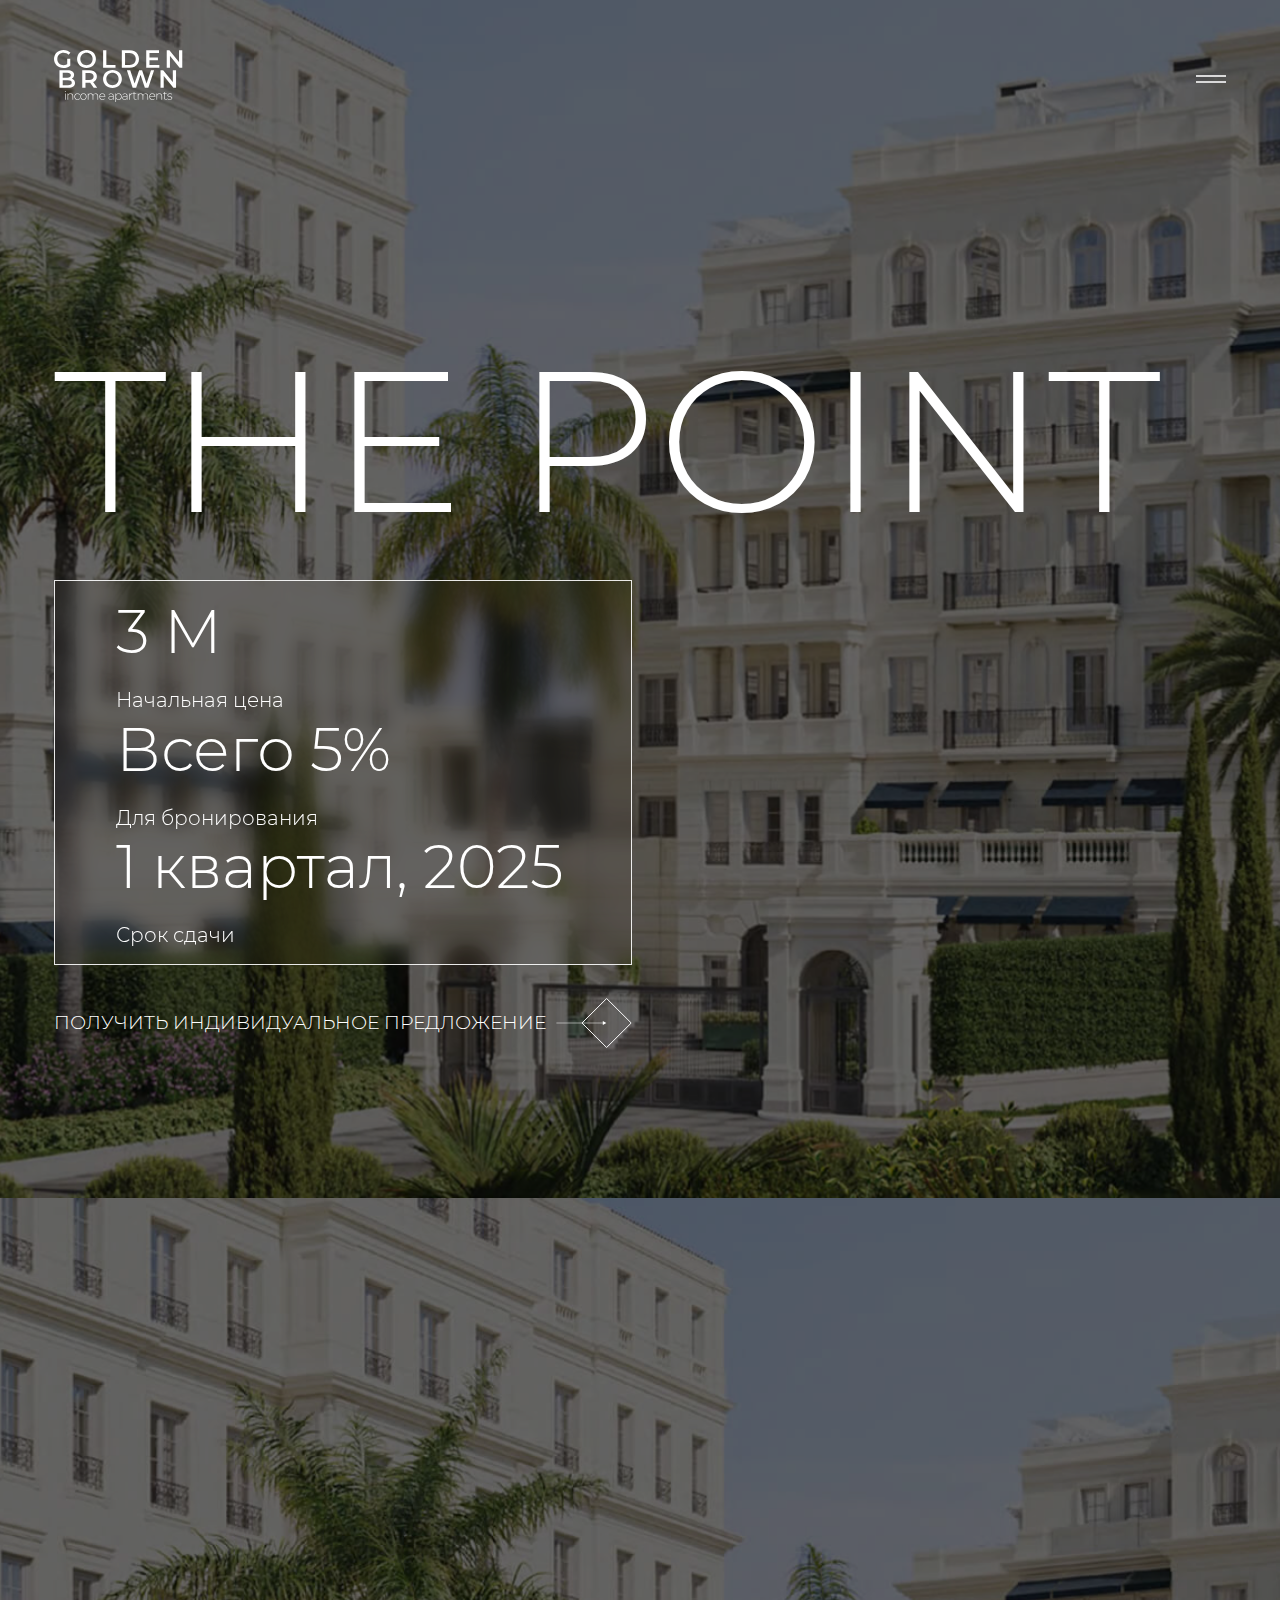
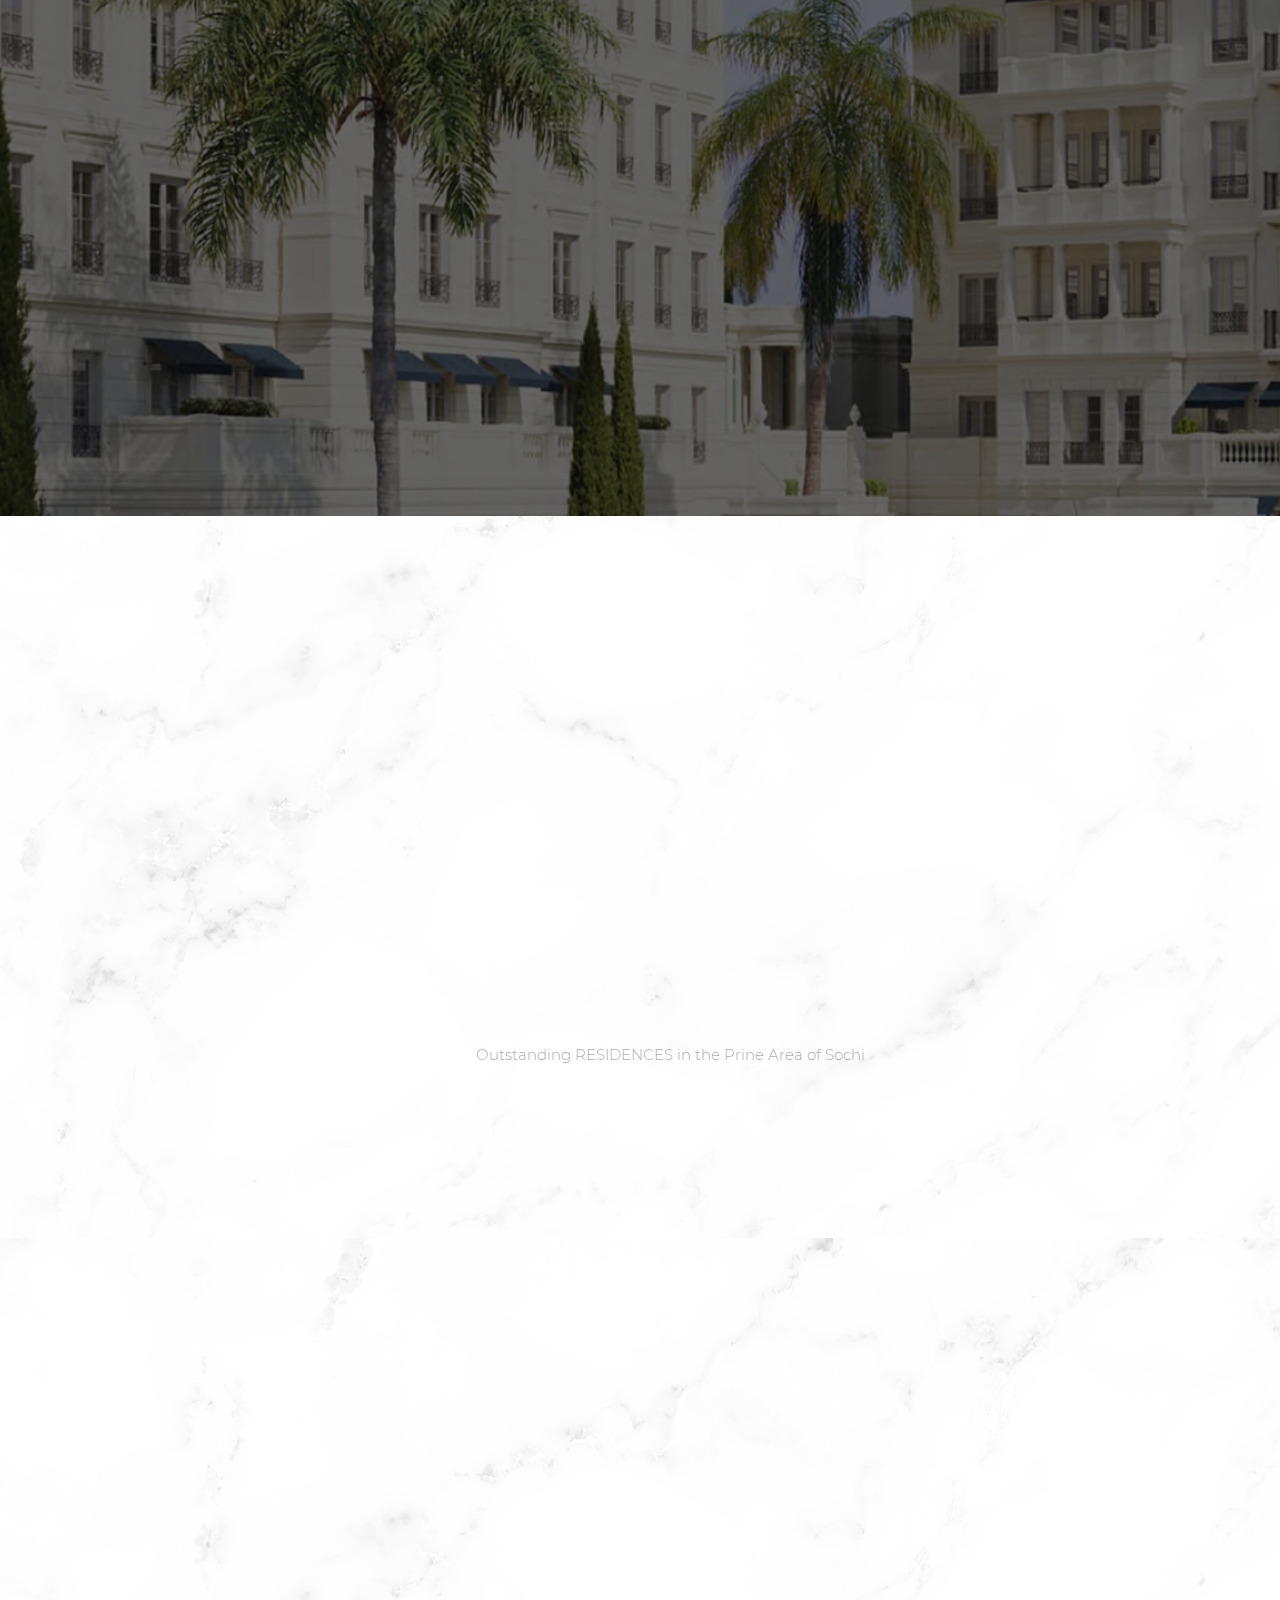
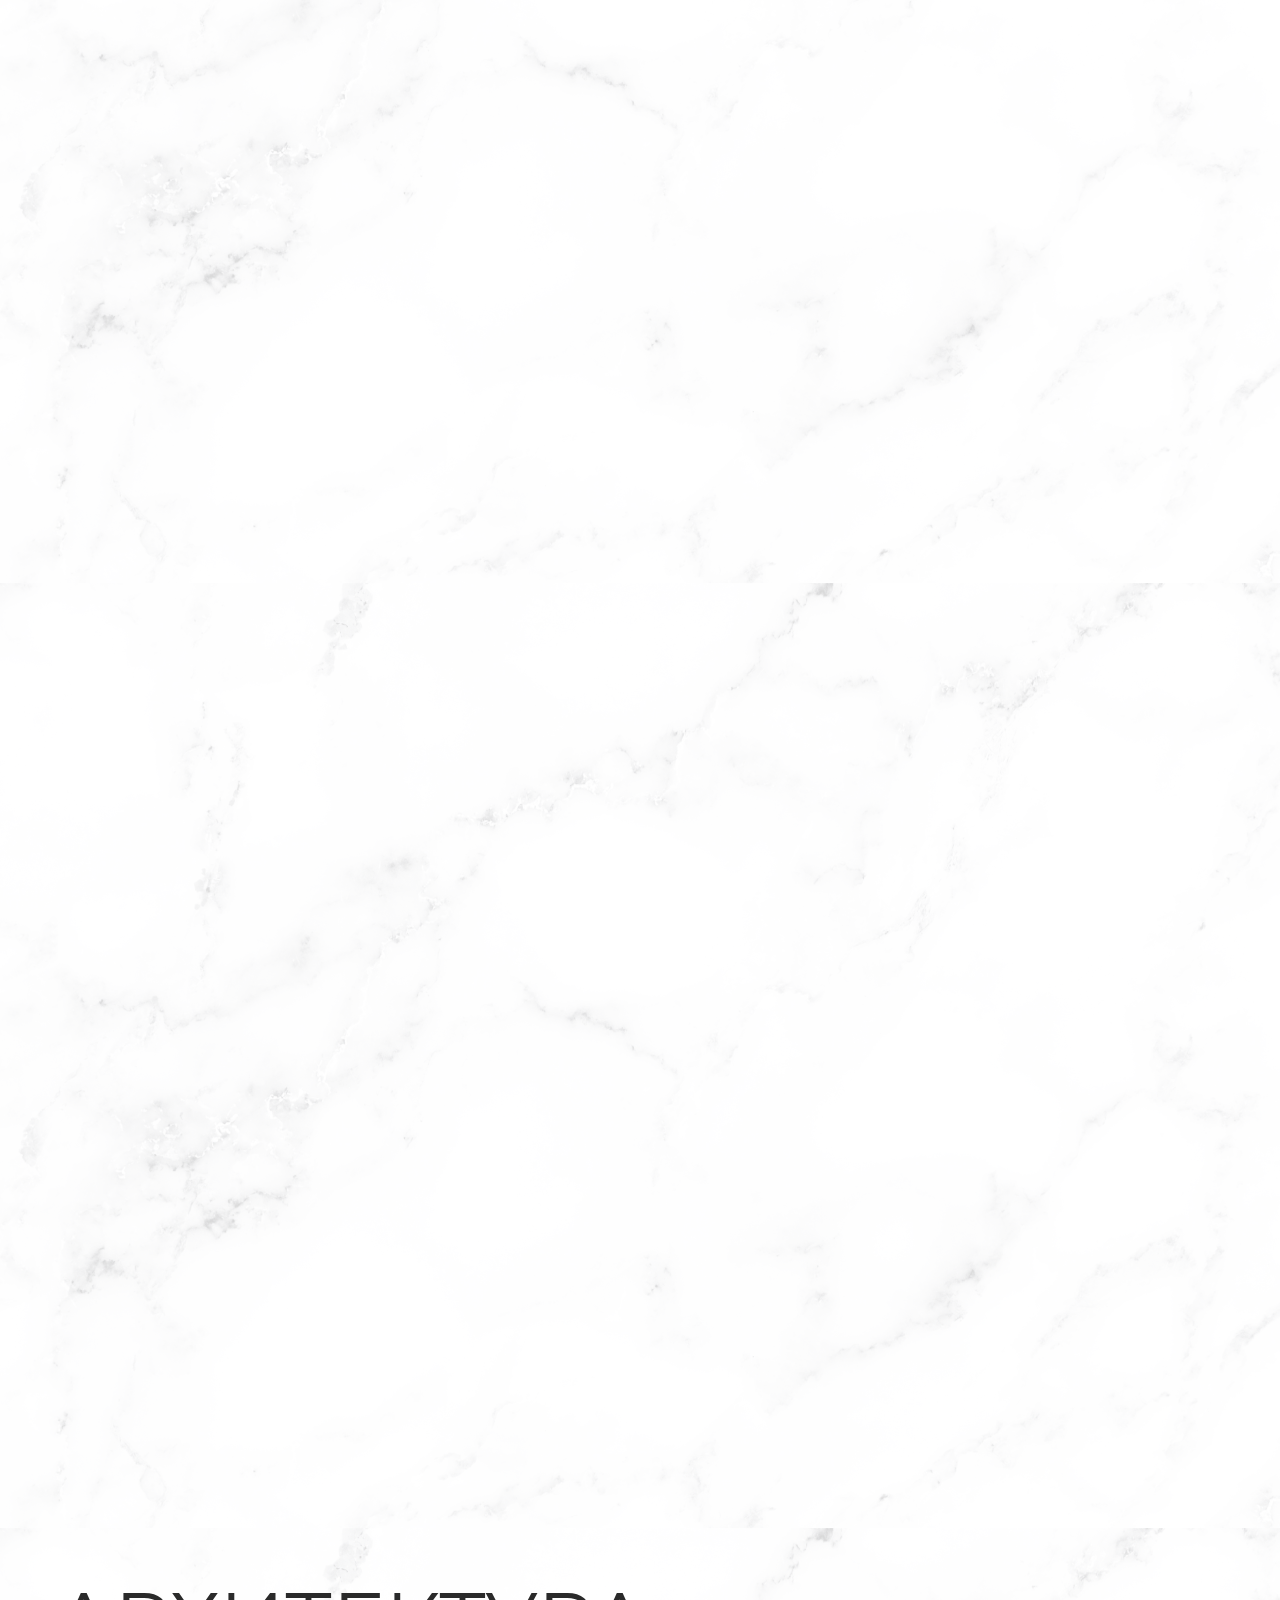
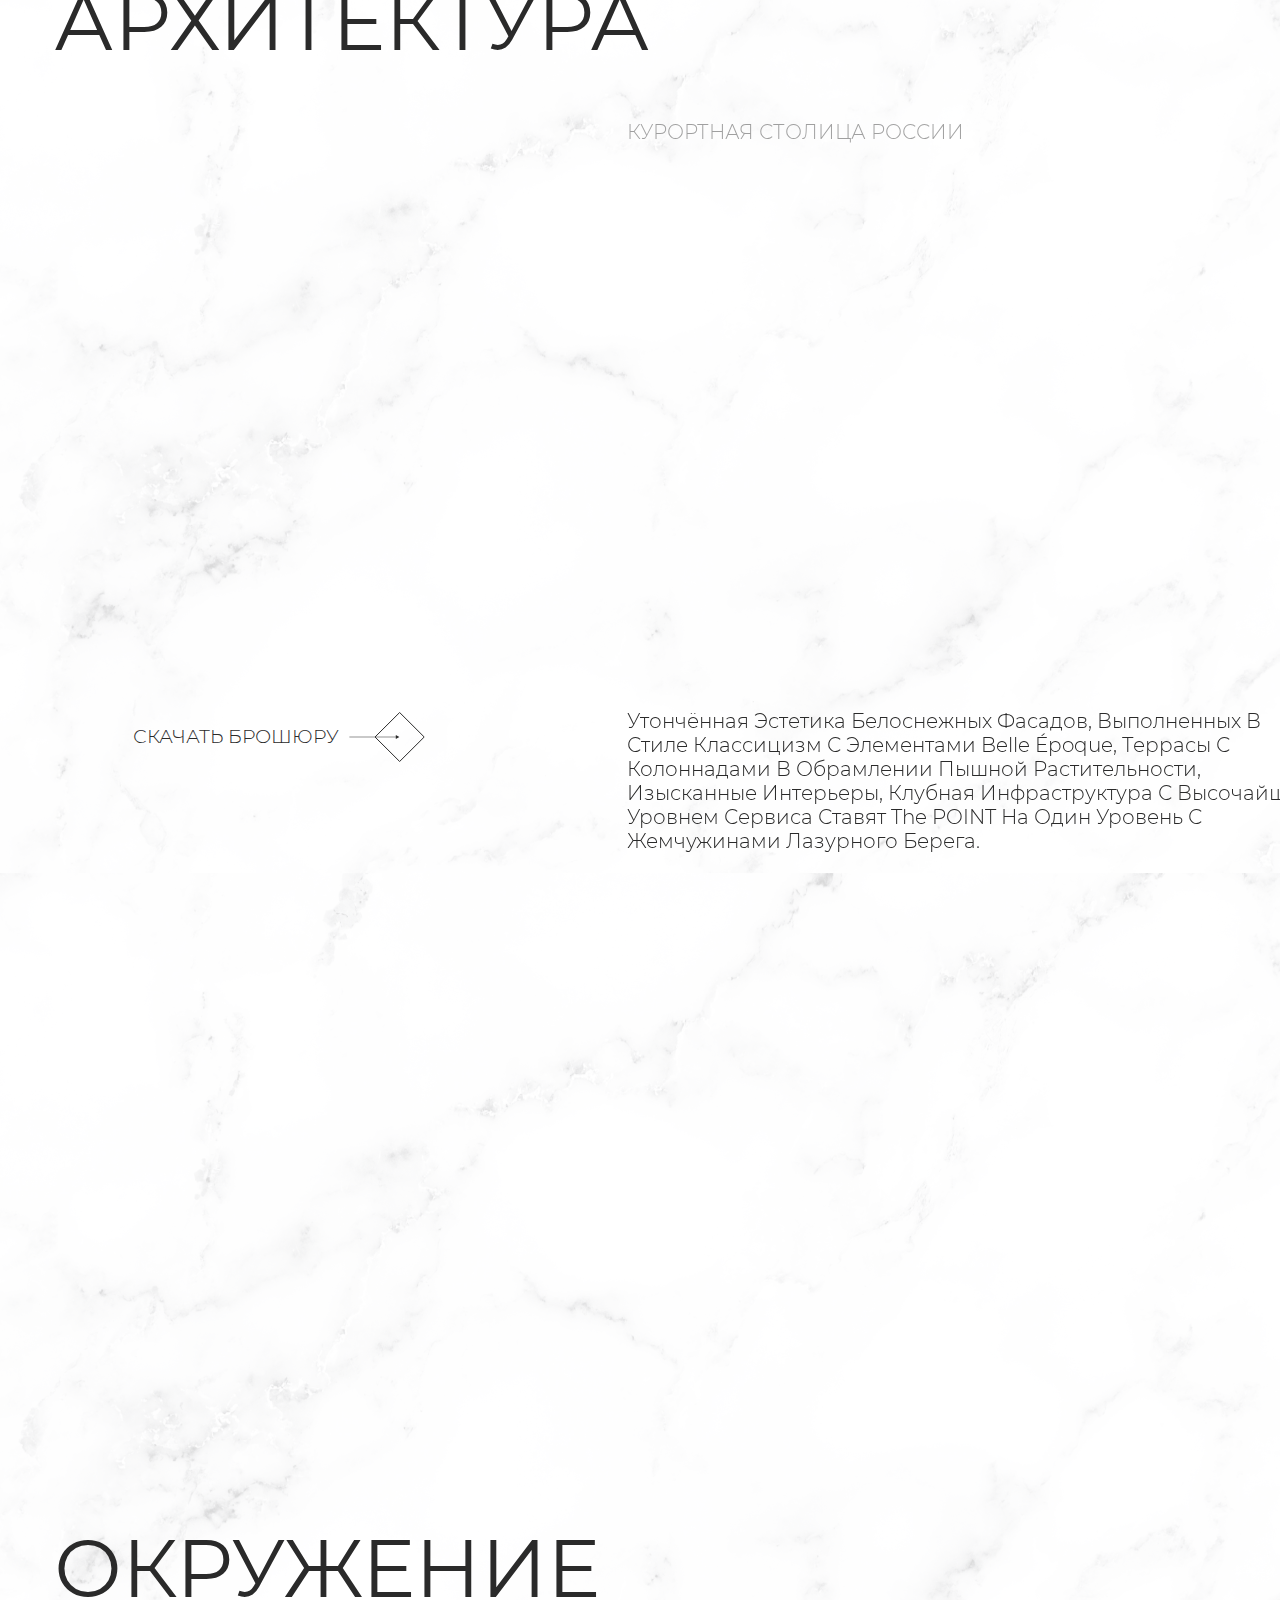
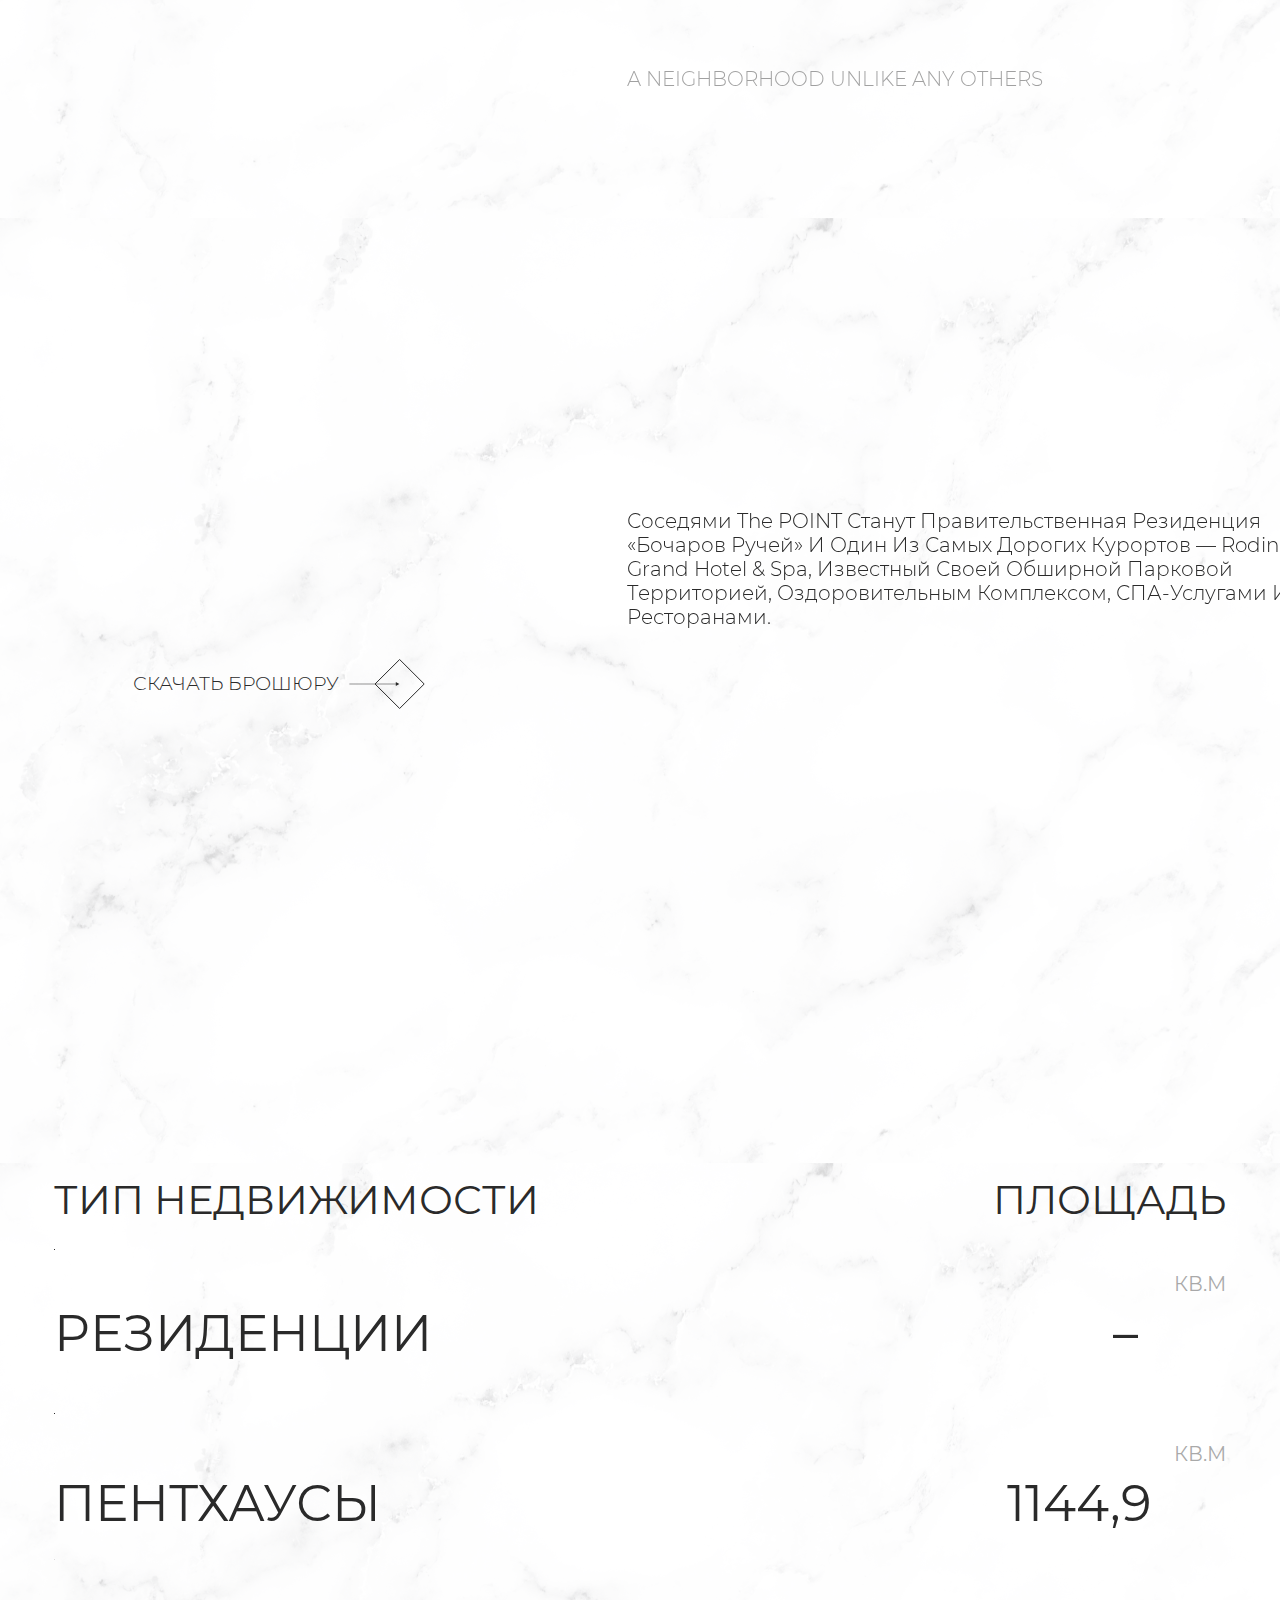
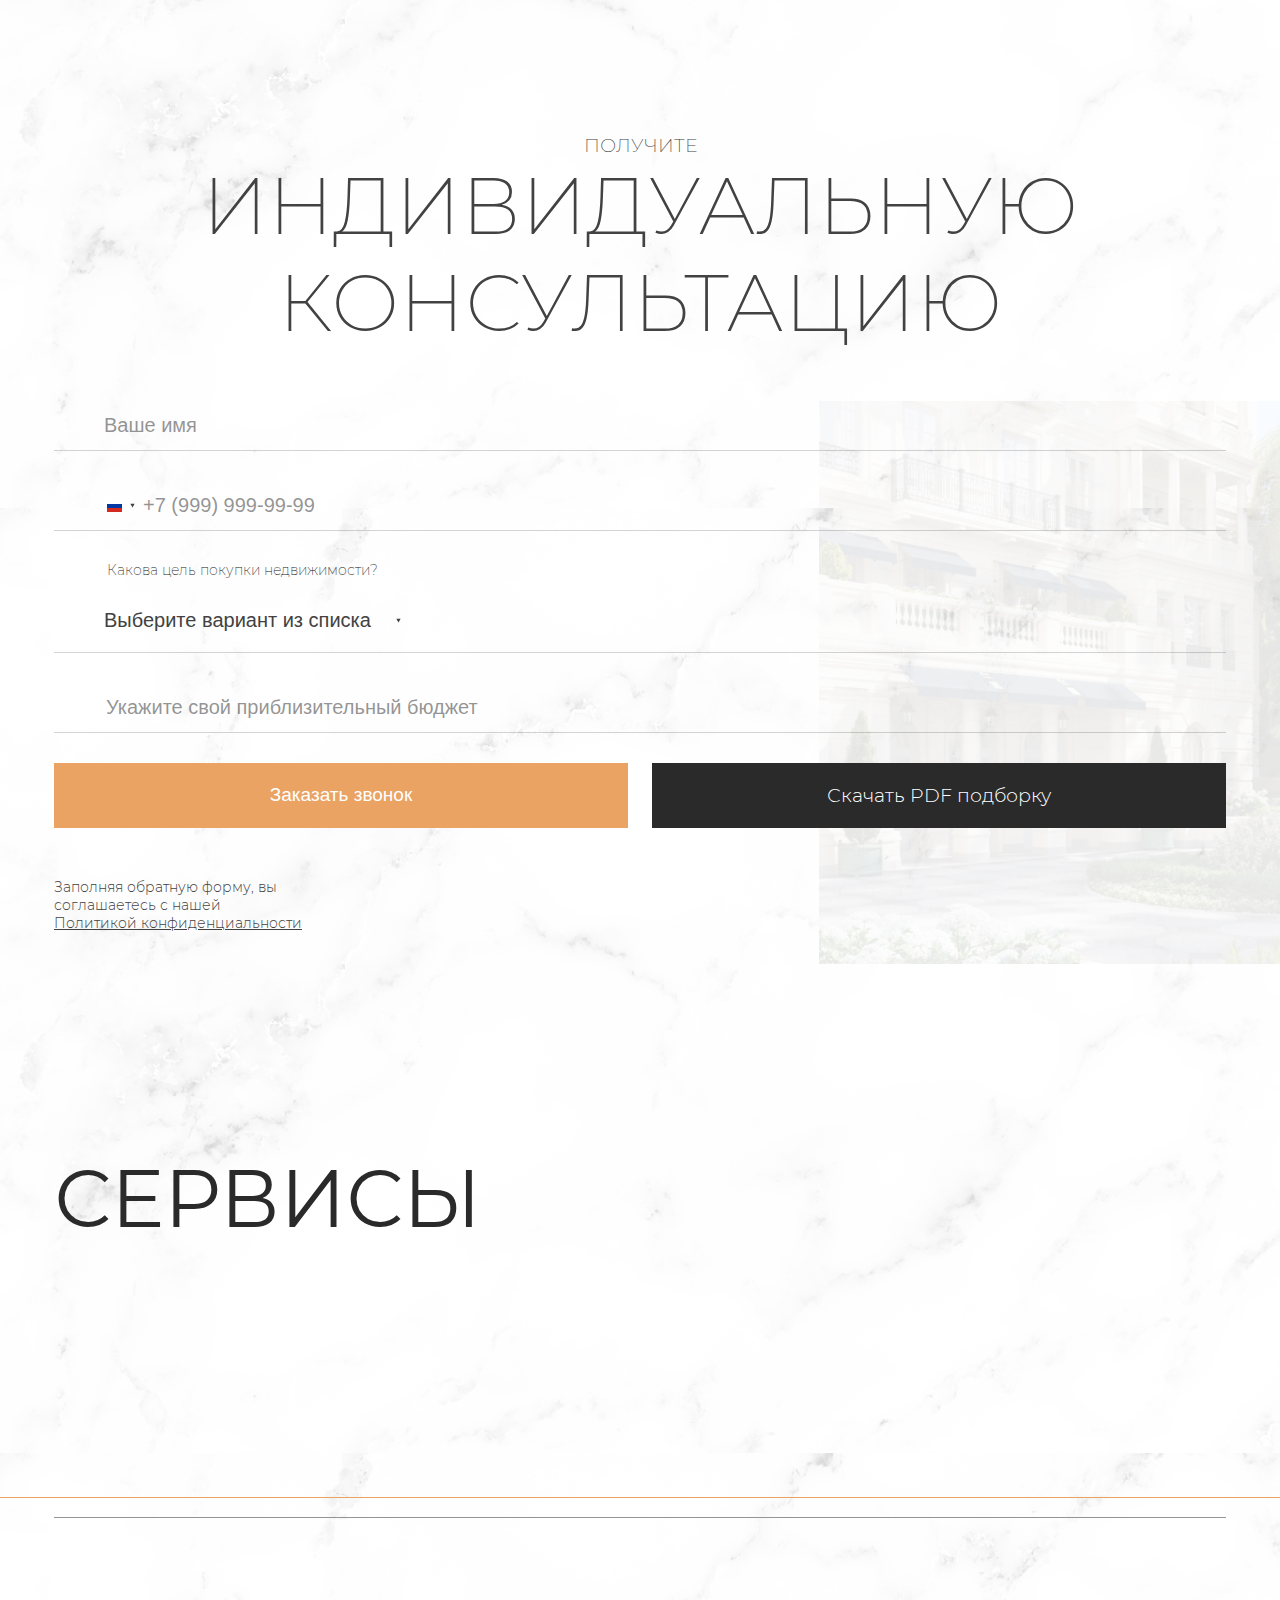
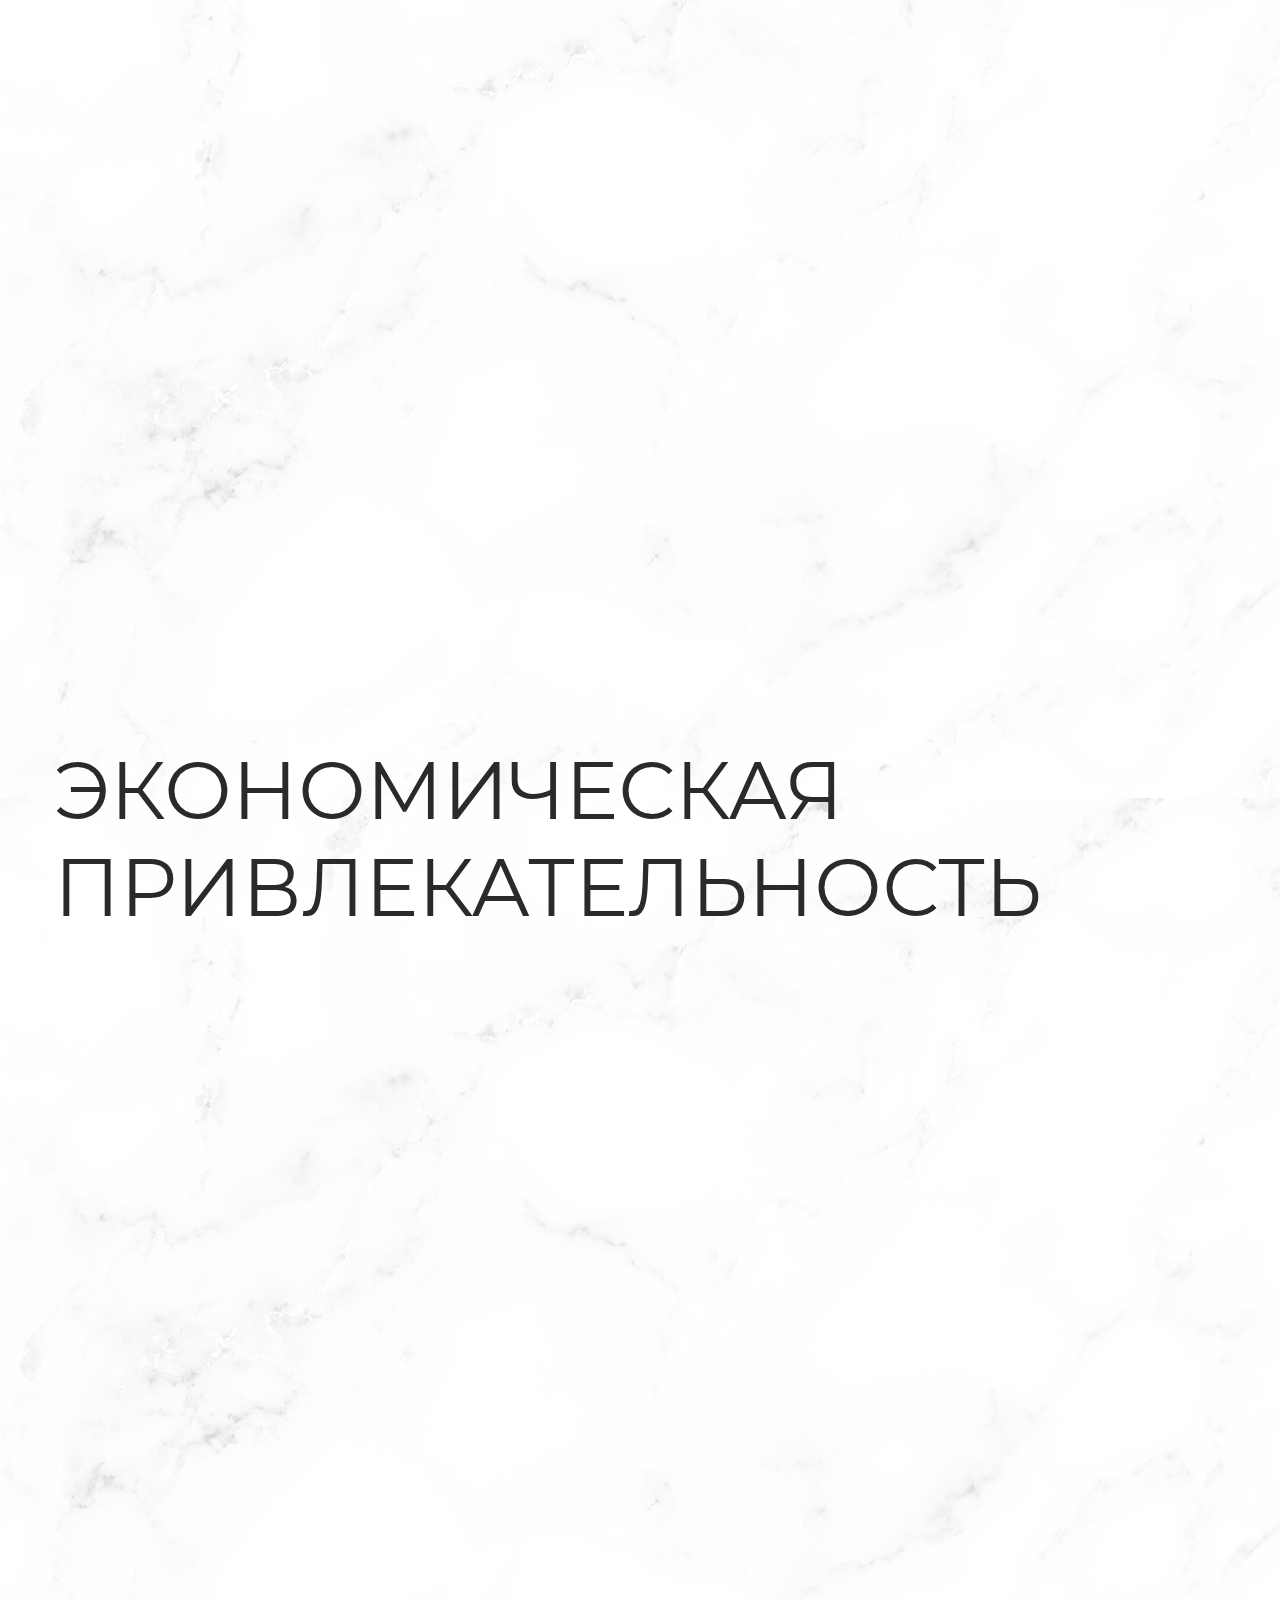
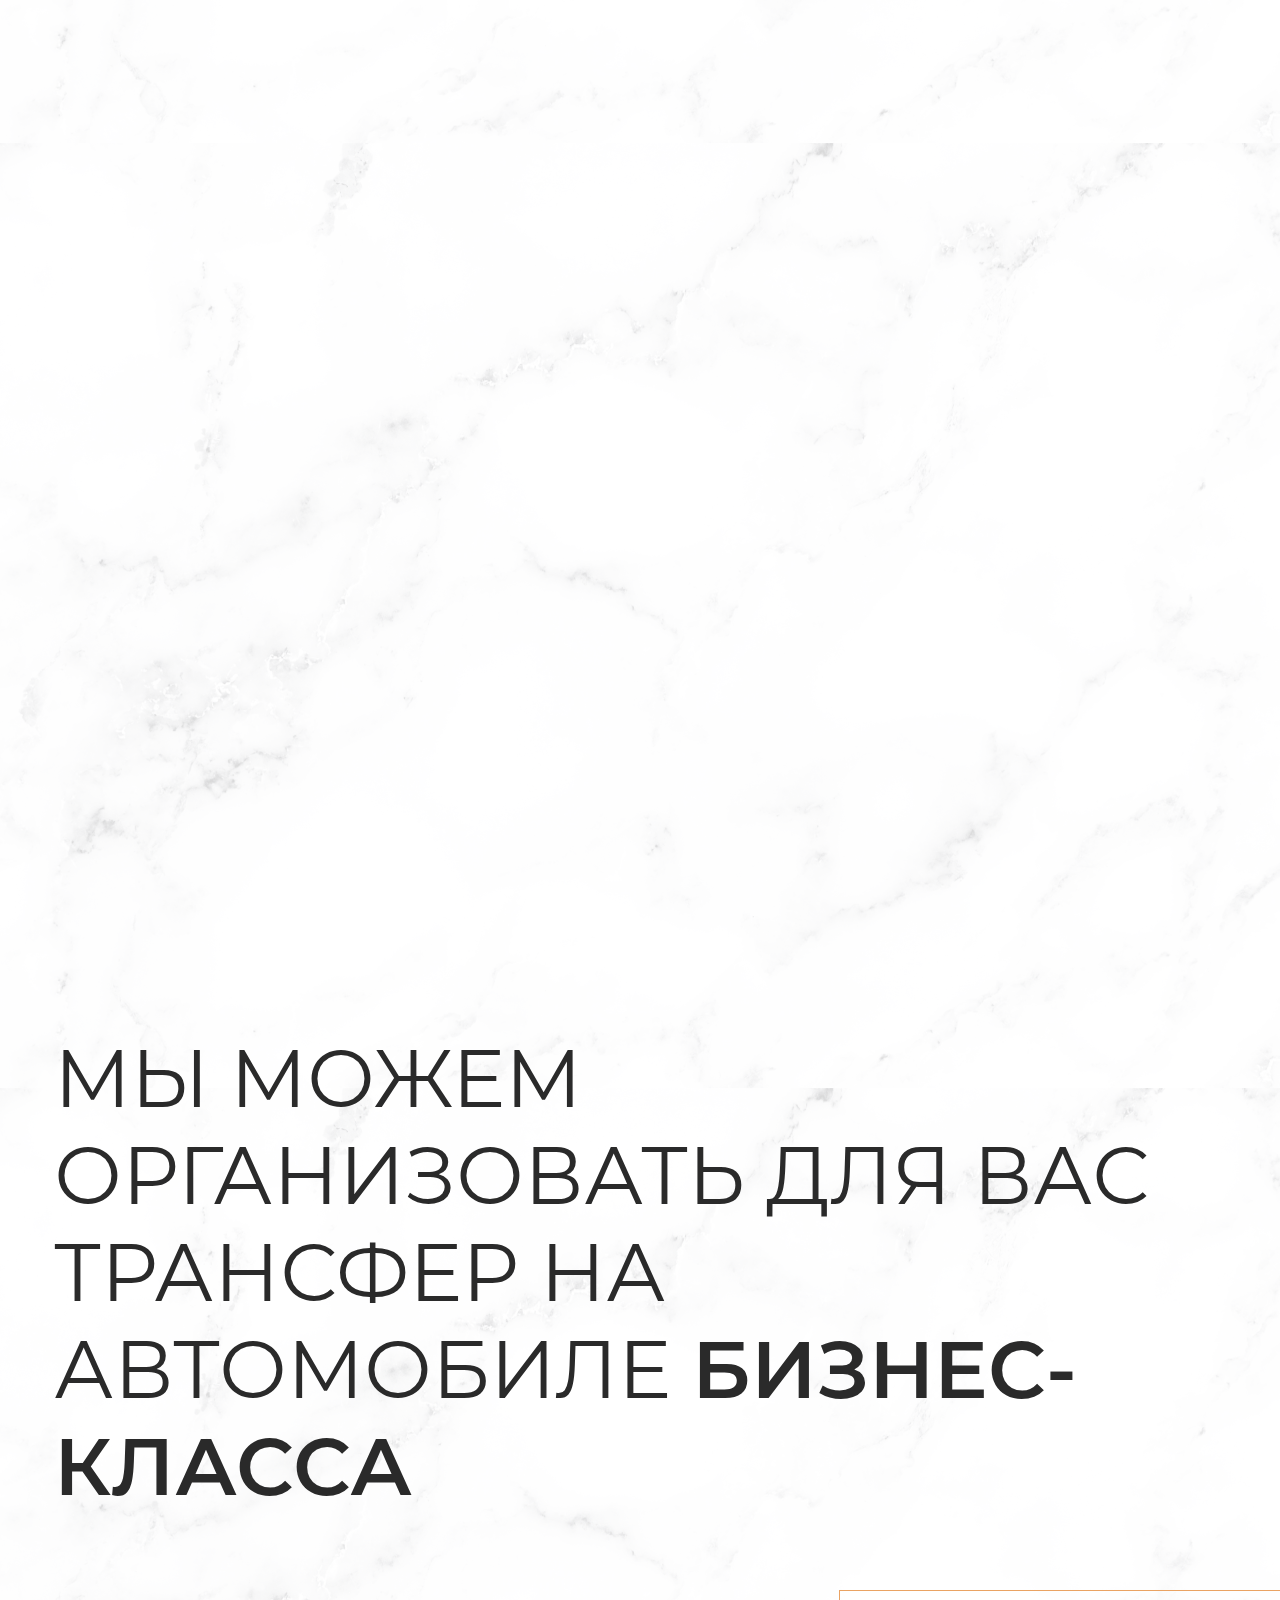
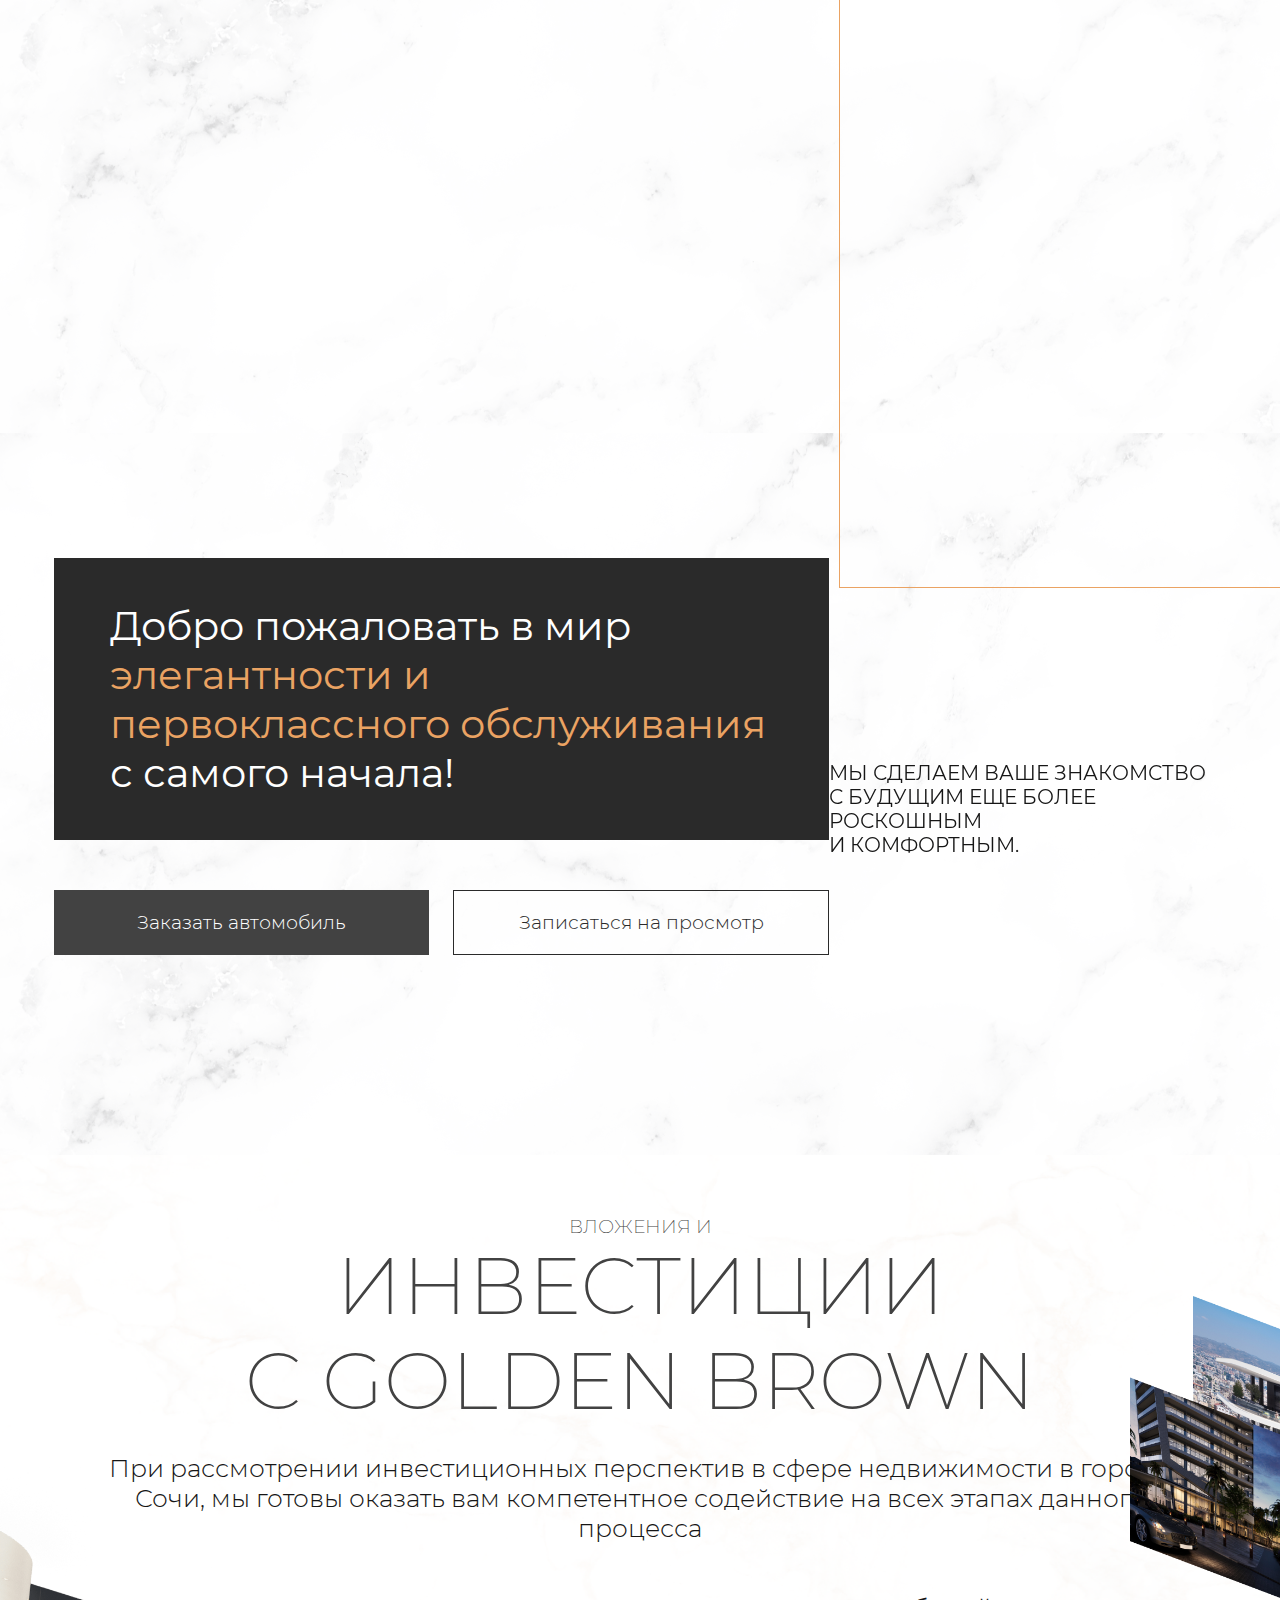
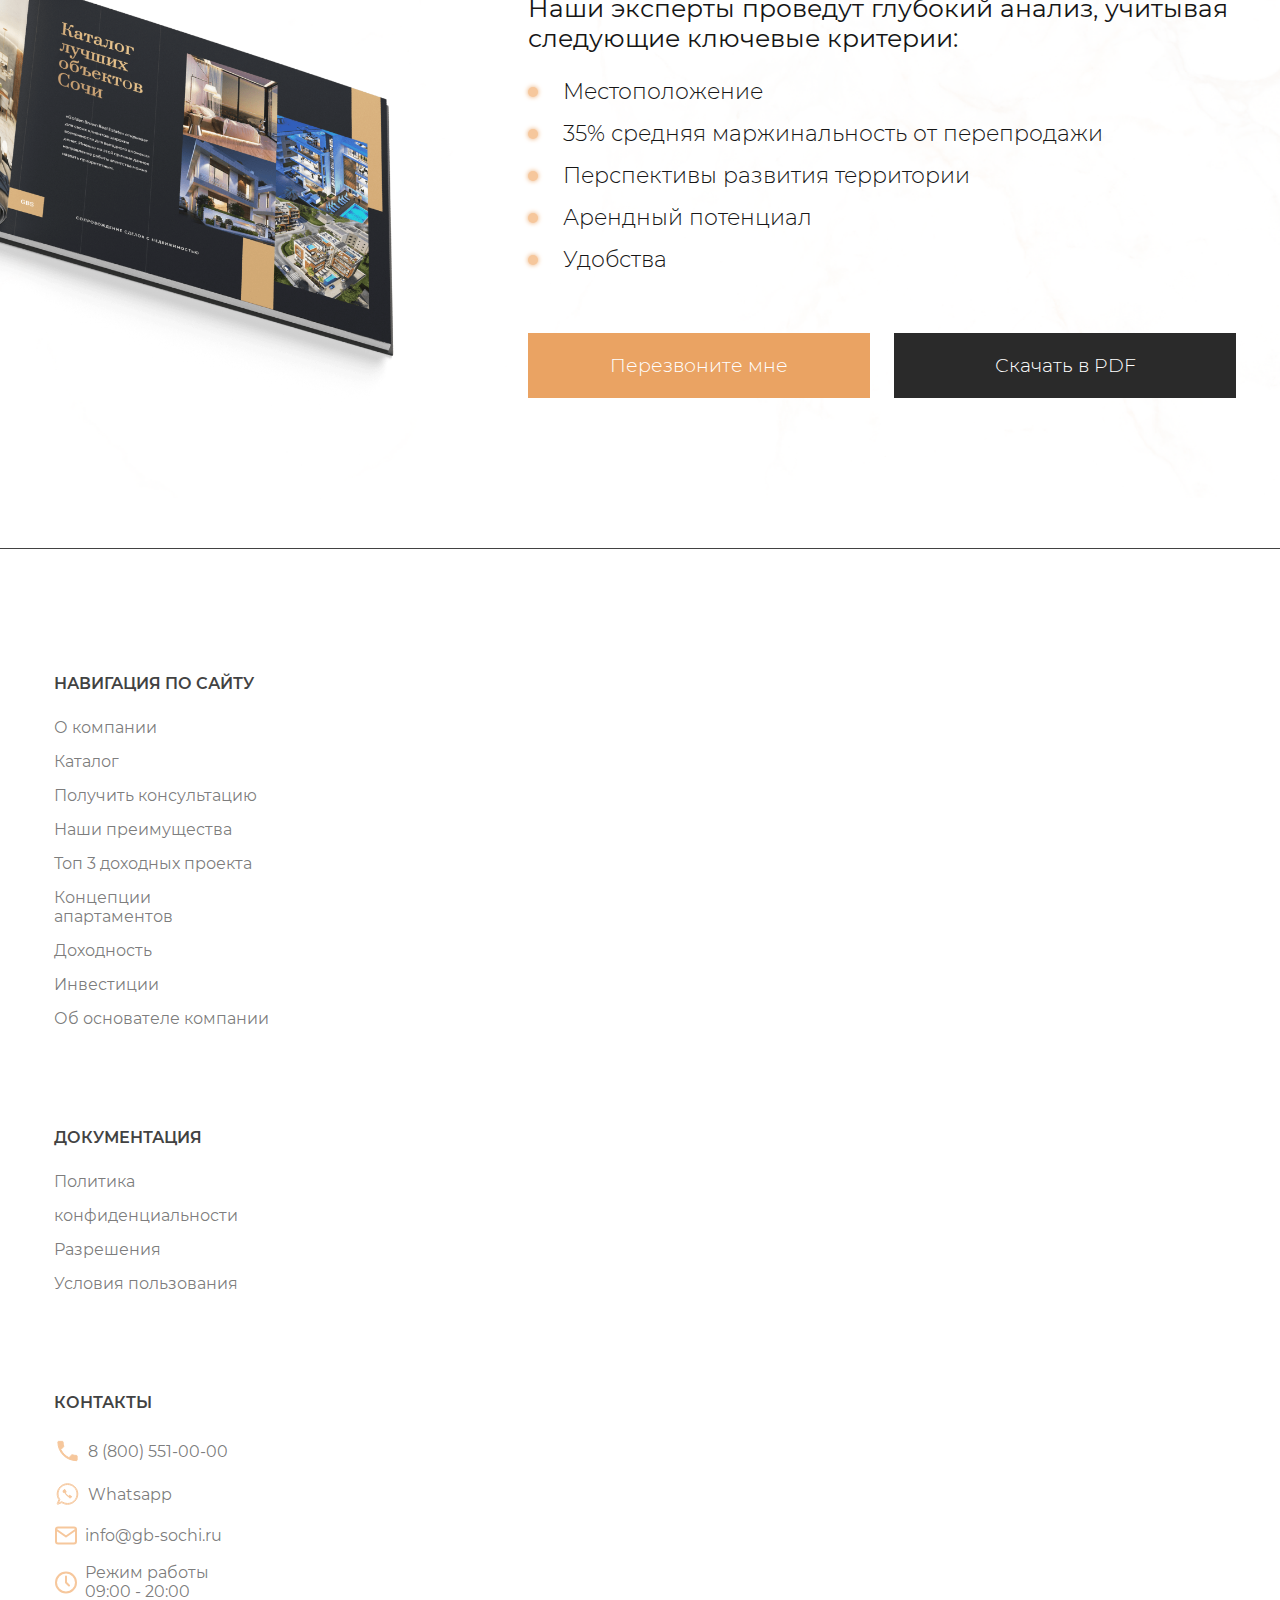
==== commit 7c167d5a: "the end" ====
--- a/about-apartment.html
+++ b/about-apartment.html
@@ -470,26 +470,28 @@
       <div class="object_project">
         <div class="main_container border-b">
           <h2>Сервисы</h2>
-          <div class="main_subtitle">A PINNACLE OF POSH PERFECTION</div>
-          <h3>Клубные сервисы доступны исключительно для резидентов и их самых близких гостей.</h3>
+          <div class="main_subtitle" data-aos="fade-left" data-aos-delay="100" data-aos-duration="600">A PINNACLE OF
+            POSH PERFECTION</div>
+          <h3 data-aos="fade-left" data-aos-delay="100" data-aos-duration="600">Клубные сервисы доступны исключительно
+            для резидентов и их самых близких гостей.</h3>
         </div>
         <div class="line-b"></div>
 
         <div class="main_container line-t">
           <div class="services_boxes">
-            <div class="services_box">
+            <div class="services_box" data-aos="fade-up" data-aos-delay="100" data-aos-duration="600">
               <h3 class="services_box-title">The Colonnades</h3>
               <p class="services_box-info">— зона для летнего отдыха с бассейном под открытым небом, баром и крытыми
                 террасами с lounge-зонами по периметру.</p>
             </div>
             <div class="line"></div>
-            <div class="services_box">
+            <div class="services_box" data-aos="fade-up" data-aos-delay="100" data-aos-duration="600">
               <h3 class="services_box-title">Gentlemen’s Club</h3>
               <p class="services_box-info">— небольшой домашний мужской клуб-бар, где можно отдохнуть за непринуждённой
                 беседой, насладиться любимым напитком и сигарой.</p>
             </div>
             <div class="line"></div>
-            <div class="services_box">
+            <div class="services_box" data-aos="fade-up" data-aos-delay="100" data-aos-duration="600">
               <h3 class="services_box-title">Спортивный клуб
                 и СПА включают:</h3>
               <p class="services_box-info">крытый бассейн, кабинеты для спа-процедур, сауны и хаммам, раздевалки с
@@ -505,17 +507,21 @@
         <div class="economic">
           <div class="main_container">
             <div class="economic_boxes">
-              <div class="economic_box">
+              <div class="economic_box" data-aos="fade-right" data-aos-delay="100" data-aos-duration="600">
                 <img src="images/economic-img.png" alt="">
               </div>
-              <div class="economic_box">
-                <div class="main_subtitle">Множество посетителей, желающих снять жилье.</div>
-                <h3 class="economic_box-title">Застройщик предоставляет привлекательные варианты приобретения.</h3>
-                <p class="economic_box-info">Представляем вам уникальные возможности – неповторимые варианты
+              <div class="economic_box" data-aos="fade-left" data-aos-delay="100" data-aos-duration="600">
+                <div class="main_subtitle">Множество
+                  посетителей, желающих снять жилье.</div>
+                <h3 class="economic_box-title">
+                  Застройщик предоставляет привлекательные варианты приобретения.</h3>
+                <p class="economic_box-info">
+                  Представляем вам уникальные возможности – неповторимые варианты
                   приобретения, которые подчеркнут ваш стиль жизни. Современный дизайн, инновационные технологии и
                   удивительные планировки станут вашими союзниками в создании идеального жилья. Выбирайте не просто дом,
                   а арену для воплощения ваших мечтаний. Начните новую главу вашей жизни с нами!</p>
-                <p class="economic_box-statistik-title">Стоимость квадратного метра в Сочи</p>
+                <p class="economic_box-statistik-title" data-aos="fade-left" data-aos-delay="100"
+                  data-aos-duration="600">Стоимость квадратного метра в Сочи</p>
 
                 <div class="economic_statistics">
                   <div class="line-bg">
@@ -534,7 +540,7 @@
                   </div>
                   <div class="economic_statistics-box">
                     <p>2023</p>
-                    <div class="line-box">4,350$</div>
+                    <div class="line-box two">4,350$</div>
                   </div>
                 </div>
               </div>
@@ -561,12 +567,13 @@
         </div>
         <div class="main_container bottom_text">
           <div class="left_block">
-            <div class="title">Добро пожаловать в мир элегантности и первоклассного обслуживания с самого начала</div>
+            <div class="title">Добро пожаловать в мир <span>элегантности и первоклассного обслуживания</span> с самого
+              начала!</div>
             <div class="btns">
               <a href="#" class="btn_dark">
                 Заказать автомобиль
               </a>
-              <a href="#" class="btn_golden">Записаться на просмотр</a>
+              <a href="#" class="btn_dark outline">Записаться на просмотр</a>
             </div>
           </div>
           <div class="right_block" data-aos="fade-up" data-aos-delay="100" data-aos-duration="600" alt="">
@@ -575,11 +582,33 @@
         </div>
       </div>
       <!-- Object project end -->
-
-      <!-- Investments -->
-
-      <!-- Investments end -->
     </div>
+    <!-- investments start -->
+    <section class="investments investments_page">
+      <div class="main_container">
+        <img src="./images/investments_bg_1.2.png" alt="" class="bg_1">
+        <img src="./images/investments_bg_2.png" alt="" class="bg_2">
+        <div class="main_subtitle">вложения и</div>
+        <h2 class="main_title">инвестиции <br>c golden brown</h2>
+        <p>При рассмотрении инвестиционных перспектив в сфере недвижимости в городе Сочи,
+          мы готовы оказать вам компетентное содействие на всех этапах данного процесса</p>
+        <div class="text_block">
+          <div class="title">Наши эксперты проведут глубокий анализ, учитывая следующие ключевые критерии:</div>
+          <ul>
+            <li>Местоположение</li>
+            <li>35% средняя маржинальность от перепродажи</li>
+            <li>Перспективы развития территории</li>
+            <li>Арендный потенциал</li>
+            <li>Удобства</li>
+          </ul>
+          <div class="btns">
+            <a href="#" class="btn_golden btn_coral">Перезвоните мне</a>
+            <a href="#" class="btn_dark">Скачать в PDF</a>
+          </div>
+        </div>
+      </div>
+    </section>
+    <!-- investments end -->
 
     <footer class="partner_footer">
       <div class="main_container">
@@ -705,7 +734,7 @@
               </button>
               <input type="tel" class="main_input" placeholder="+7 (999) 999-99-99">
             </div>
-            <button type="submit" class="btn_golden">Перезвоните мне</button>
+            <button type="submit" class="btn_golden btn_coral">Заказать звонок</button>
             <p class="description">
               Заполняя обратную форму, вы соглашаетесь с нашей <a href="#">Политикой конфиденциальности</a>
             </p>
--- a/css/style.css
+++ b/css/style.css
@@ -303,8 +303,8 @@
   background: #d2a276;
 }
 .btn_golden.btn_coral {
-  background: #eaa363;
-  color: #fff;
+  background: #eaa363 !important;
+  color: #fff !important;
 }
 
 .btn_dark {
@@ -329,6 +329,15 @@
 }
 .btn_dark:active {
   background: #0d0c0c;
+}
+.btn_dark.outline {
+  background: transparent;
+  border: 1px solid #2a2a2a;
+  color: #2a2a2a;
+}
+.btn_dark.outline:hover {
+  color: #fff;
+  background: #424242;
 }
 
 .apartments_cards .card_item,
@@ -1529,7 +1538,7 @@
 footer .footer_top .left_block {
   display: flex;
   align-items: flex-start;
-  gap: 26px;
+  gap: 100px;
 }
 footer .footer_top .left_block .title {
   color: #424242;
@@ -2941,7 +2950,6 @@
   top: -208px;
   left: 0;
   width: 62%;
-  z-index: -1;
 }
 .investments_page .btn_golden {
   background: #eaa363;
@@ -3429,14 +3437,29 @@
   font-weight: 400;
   letter-spacing: 3.2px;
 }
+.selection_intro .main_select__list li {
+  font-size: 16px;
+}
+.selection_intro .main_select__list {
+  padding: 20px;
+}
+.selection_intro .main_select__list_wrap {
+  width: 300px;
+}
 .selection_intro-boxes {
   display: flex;
-  align-items: center;
-  justify-content: center;
+  align-items: start;
+  flex-wrap: wrap;
+  justify-content: space-between;
   margin: 0 auto;
-  max-width: 726px;
   margin-top: 34px;
   gap: 50px;
+  max-width: 726px;
+  width: 100%;
+}
+.selection_intro .main_select {
+  width: -moz-fit-content;
+  width: fit-content;
 }
 .selection_intro .main_select__subtitle {
   color: #eaa363;
@@ -3596,7 +3619,7 @@
   border-bottom: 1px solid #eaa363;
 }
 .about_apartment-page .services_boxes {
-  margin-top: 19px;
+  margin: 19px 0 200px 0;
   display: flex;
   border-top: 1px solid #949494;
   align-items: start;
@@ -3649,6 +3672,29 @@
   height: 100%;
   border: 1px solid #eaa363;
 }
+.about_apartment-page .object_project .bottom_text {
+  align-items: start;
+}
+.about_apartment-page .object_project .bottom_text .title {
+  background: #2a2a2a;
+  padding: 43px 56px;
+  color: #fff;
+  max-width: 830px;
+  margin-top: -103px;
+  position: relative;
+  z-index: 1;
+}
+.about_apartment-page .object_project .bottom_text .title span {
+  color: #eaa363;
+  display: inline;
+}
+.about_apartment-page .object_project .bottom_text .right_block {
+  color: #161616;
+  opacity: 1;
+}
+.about_apartment-page .object_project .bottom_text .right_block::before {
+  display: none;
+}
 .about_apartment-page .economic .main_container {
   margin: 0;
   padding: 0;
@@ -3658,13 +3704,14 @@
   text-align: left;
 }
 .about_apartment-page .economic .economic_boxes {
+  margin-top: 50px;
   display: flex;
   align-items: center;
   justify-content: space-between;
+  margin-right: 30px;
 }
 .about_apartment-page .economic .economic_box {
   color: #2a2a2a;
-  position: relative;
   z-index: 1;
 }
 .about_apartment-page .economic .economic_box-title {
@@ -3679,13 +3726,58 @@
 .about_apartment-page .economic .economic_box-statistik-title {
   font-style: italic;
 }
+.about_apartment-page .economic .economic_box .economic_statistics {
+  padding: 50px 25px 50px 23px;
+  position: relative;
+  margin-bottom: 200px;
+}
+.about_apartment-page .economic .economic_box .economic_statistics .line-bg {
+  display: flex;
+  justify-content: space-between;
+  position: absolute;
+  top: 0;
+  left: 0;
+  width: 100%;
+  height: 100%;
+  z-index: -1;
+}
+.about_apartment-page .economic .economic_box .economic_statistics .line-bg span {
+  width: 1px;
+  height: 100%;
+  background: #2a2a2a;
+}
+.about_apartment-page .economic .economic_box .economic_statistics .line-bg span:first-child {
+  background: #f2f2f2;
+}
+.about_apartment-page .economic .economic_box .economic_statistics .line-bg span:nth-child(2) {
+  background: #eaeaea;
+}
+.about_apartment-page .economic .economic_box .economic_statistics .line-bg span:nth-child(3) {
+  background: #e4e4e4;
+}
+.about_apartment-page .economic .economic_box .economic_statistics .line-bg span:nth-child(4) {
+  background: #dedede;
+}
+.about_apartment-page .economic .economic_box .economic_statistics .line-bg span:nth-child(5) {
+  background: #d1d1d1;
+}
+.about_apartment-page .economic .economic_box .economic_statistics .line-bg span:nth-child(6) {
+  background: #cbcbcb;
+}
+.about_apartment-page .economic .economic_box .economic_statistics .line-bg span:nth-child(7) {
+  background: #c5c5c5;
+}
+.about_apartment-page .economic .economic_box .economic_statistics .line-bg span:nth-child(8) {
+  background: #bdbdbd;
+}
 .about_apartment-page .economic .economic_box .economic_statistics-box {
   display: flex;
   align-items: center;
   gap: 25px;
-}
-.about_apartment-page .economic .economic_box .economic_statistics-box:first-child {
   margin-bottom: 50px;
+}
+.about_apartment-page .economic .economic_box .economic_statistics-box:last-child {
+  margin-bottom: 0;
 }
 .about_apartment-page .economic .economic_box .economic_statistics-box p {
   font-size: 20px;
@@ -3705,23 +3797,24 @@
   line-height: 24.38px;
   text-align: right;
 }
-.about_apartment-page .economic .economic_box .line-bg {
-  display: flex;
-  justify-content: space-between;
-  position: absolute;
-  top: 0;
-  left: 0;
+.about_apartment-page .economic .economic_box .economic_statistics-box .line-box.two {
+  max-width: 830px;
   width: 100%;
-  height: 100%;
-  z-index: -1;
-}
-.about_apartment-page .economic .economic_box .line-bg span {
-  width: 1px;
-  height: 250px;
-  background: #000;
 }
 .about_apartment-page .main_title-two.left {
   text-align: left;
+}
+.about_apartment-page .section_bg {
+  border: none;
+}
+.about_apartment-page .about_project .image_block {
+  padding-bottom: 200px;
+}
+.about_apartment-page .about_project .image_block .left_block {
+  padding-top: 100px;
+}
+.about_apartment-page .about_project .content .left_block ul {
+  gap: 76px;
 }
 
 @media only screen and (max-width: 1800px) {
@@ -3729,8 +3822,18 @@
     bottom: 32px;
     width: 700px;
   }
+  .investments_page.investments {
+    margin-bottom: 50px;
+  }
+  .investments_page.investments .bg_1 {
+    top: -125px;
+    width: 900px;
+  }
 }
 @media only screen and (max-width: 1650px) {
+  .result_cards {
+    flex-wrap: wrap;
+  }
   .investments .bg_1 {
     width: 600px;
     bottom: 60px;
@@ -3739,6 +3842,9 @@
     bottom: 270px;
     width: 200px;
   }
+  .selling_form-right {
+    padding: 0 50px;
+  }
   .object_investments .bg_2 {
     height: 329px;
     width: auto;
@@ -3760,6 +3866,15 @@
   }
 }
 @media only screen and (max-width: 1450px) {
+  .selling_apartment {
+    gap: 2rem;
+  }
+  .selling_apartment-images div:last-child {
+    margin-left: 50px;
+  }
+  .selling_apartment-info {
+    font-size: 18px;
+  }
   .consultation {
     position: relative;
   }
@@ -3772,6 +3887,10 @@
     width: 100%;
     position: relative;
     padding-top: 0;
+  }
+  .investments_page.investments .bg_1 {
+    top: 100px;
+    width: 700px;
   }
   .investments .bg_1 {
     width: 500px;
@@ -3823,6 +3942,13 @@
   }
 }
 @media only screen and (max-width: 1400px) {
+  .about_apartment-page .economic .economic_boxes {
+    flex-wrap: wrap;
+    margin: 20px;
+  }
+  .about_apartment-page .economic .economic_box img {
+    width: 100%;
+  }
   .object_home__slider .main_container {
     padding: 0;
   }
@@ -3844,6 +3970,13 @@
 @media only screen and (max-width: 1350px) {
   header .navs {
     display: none;
+  }
+  .selling_form > div:first-child {
+    min-width: 30%;
+    max-width: 50%;
+  }
+  .selling_form > div:first-child img {
+    width: 100%;
   }
   .home_card {
     padding: 67px 0 48px;
@@ -3930,6 +4063,9 @@
   .investments p {
     padding: 0px 30px;
   }
+  .investments_page.top_object .architecture_book-img {
+    right: 0;
+  }
   .partner_works {
     margin-bottom: 100px;
   }
@@ -4052,6 +4188,9 @@
     transform: translateY(8px);
     margin-left: 38.08px;
   }
+  .investments_section .calculator_boxes {
+    gap: 1rem;
+  }
 }
 @media only screen and (max-width: 1100px) {
   .object_home {
@@ -4099,6 +4238,52 @@
     height: auto;
     flex-shrink: 0;
   }
+  .investments_section {
+    padding: 100px 0 57px 0;
+  }
+  .investments_section .calculator_boxes {
+    flex-wrap: wrap;
+    margin-top: 50px;
+  }
+  .investments_section .investments_calculator-select {
+    flex: 1 1 0%;
+  }
+  .investments_section .investments_calculator .choos_pay-box {
+    width: 100%;
+    min-width: 220px;
+  }
+  .investments_section .investments_calculator .choos_pay-box-img {
+    -o-object-fit: cover;
+       object-fit: cover;
+  }
+  .investments_section .investments_calculator,
+  .investments_section .how_many-apartments {
+    width: 100%;
+    max-width: 100%;
+  }
+  .investments_section .investments_calculator .select_tip,
+  .investments_section .how_many-apartments .select_tip {
+    justify-content: space-between;
+  }
+  .investments_section .main_title {
+    font-size: 50px;
+  }
+  .investments_section .incom_box {
+    padding: 20px 30px;
+  }
+}
+@media screen and (max-width: 1050px) {
+  .about_apartment-page .services_boxes .services_box-title {
+    font-size: 25px;
+    line-height: 35px;
+    margin-bottom: 30px;
+    text-align: left;
+    margin-left: 0;
+  }
+  .about_apartment-page .services_boxes .services_box {
+    padding: 20px;
+    height: 386px;
+  }
 }
 @media only screen and (max-width: 992px) {
   .main_text_golden {
@@ -4106,6 +4291,79 @@
     font-weight: 200;
     line-height: 95%;
   }
+  .about_apartment-page .services_boxes .services_box-info {
+    font-size: 16px;
+    line-height: 23px;
+  }
+  .about_apartment-page .main_container {
+    padding-left: 20px;
+    padding-right: 20px;
+  }
+  .home_card.selling_home-card .home_card__bottom {
+    margin: 100px 0;
+  }
+  .about_apartment-statistiks h3 {
+    font-size: 23px;
+    line-height: 30px;
+  }
+  .about_apartment-statistiks p {
+    font-size: 16px;
+    line-height: 26px;
+    margin-top: 15px;
+  }
+  .about_apartment-statistiks {
+    padding: 15px 20px;
+    display: flex;
+    flex-direction: column;
+    gap: 1rem;
+  }
+  .selling_form-right .main_input_tel .selected_flag {
+    top: 15%;
+  }
+  .selling_apartment {
+    flex-wrap: wrap;
+  }
+  .selling_apartment-images > div {
+    width: 100%;
+  }
+  .selling_apartment-images > div img {
+    width: 100%;
+  }
+  .investments_page .bottom_links {
+    flex-wrap: wrap;
+    gap: 1rem;
+    row-gap: 0;
+    margin-top: 2rem;
+  }
+  .investments_page .bottom_links .links_item {
+    font-size: 16px;
+  }
+  .investments_page .bottom_links .links_item svg {
+    width: 35px;
+  }
+  .main_title-two,
+  .selling_apartments .main_title {
+    font-size: 24px !important;
+    line-height: 34px !important;
+  }
+  .main_subtitle-two {
+    font-size: 18px;
+    line-height: 22px;
+  }
+  .selling_apartments {
+    padding-top: 100px;
+  }
+  .investments_page.top_object {
+    padding-top: 50px;
+  }
+  .investments_page.investments .bg_1 {
+    width: 400px;
+    top: -70px;
+  }
+  .investments_page .main_title {
+    font-size: 24px;
+    line-height: 34px;
+  }
   .main_container {
     padding: 0 20px;
   }
@@ -4182,59 +4440,74 @@
     height: 29.56px;
     font-size: 8px;
   }
-  .apartments_cards .card_item {
+  .apartments_cards .card_item,
+  .apartments_cards-two .card_item {
     padding: 23px 23px 30px;
     border: 0.446px solid #fff;
   }
-  .apartments_cards .card_item_head {
+  .apartments_cards .card_item_head,
+  .apartments_cards-two .card_item_head {
     margin-bottom: 11.7px;
   }
-  .apartments_cards .card_item_head .star {
+  .apartments_cards .card_item_head .star,
+  .apartments_cards-two .card_item_head .star {
     top: 7.2px;
     right: 7.2px;
   }
-  .apartments_cards .card_item_head .star svg {
+  .apartments_cards .card_item_head .star svg,
+  .apartments_cards-two .card_item_head .star svg {
     width: 11px;
     height: auto;
   }
-  .apartments_cards .card_item_head .swiper-slide::before {
+  .apartments_cards .card_item_head .swiper-slide::before,
+  .apartments_cards-two .card_item_head .swiper-slide::before {
     height: 35px;
   }
-  .apartments_cards .card_item_head .swiper-slide::after {
+  .apartments_cards .card_item_head .swiper-slide::after,
+  .apartments_cards-two .card_item_head .swiper-slide::after {
     height: 35px;
   }
-  .apartments_cards .card_item_head .swiper-slide img {
+  .apartments_cards .card_item_head .swiper-slide img,
+  .apartments_cards-two .card_item_head .swiper-slide img {
     height: 243px;
   }
-  .apartments_cards .card_item_head .apartments_cards__in_pagination {
+  .apartments_cards .card_item_head .apartments_cards__in_pagination,
+  .apartments_cards-two .card_item_head .apartments_cards__in_pagination {
     position: absolute;
     gap: 5px;
   }
-  .apartments_cards .card_item_head .apartments_cards__in_pagination span {
+  .apartments_cards .card_item_head .apartments_cards__in_pagination span,
+  .apartments_cards-two .card_item_head .apartments_cards__in_pagination span {
     width: 28px;
     height: 1px;
   }
-  .apartments_cards .card_item_type {
+  .apartments_cards .card_item_type,
+  .apartments_cards-two .card_item_type {
     font-size: 8px;
     margin-bottom: 11.7px;
   }
-  .apartments_cards .card_item_name {
+  .apartments_cards .card_item_name,
+  .apartments_cards-two .card_item_name {
     font-size: 12px;
     margin-bottom: 11.7px;
   }
-  .apartments_cards .card_item ul {
+  .apartments_cards .card_item ul,
+  .apartments_cards-two .card_item ul {
     gap: 4.68px;
     margin-bottom: 11.7px;
   }
-  .apartments_cards .card_item ul li {
+  .apartments_cards .card_item ul li,
+  .apartments_cards-two .card_item ul li {
     font-size: 8px;
   }
-  .apartments_cards .card_item__link {
+  .apartments_cards .card_item__link,
+  .apartments_cards-two .card_item__link {
     display: inline-flex;
     align-items: center;
     gap: 4.68px;
   }
-  .apartments_cards .card_item__link span {
+  .apartments_cards .card_item__link span,
+  .apartments_cards-two .card_item__link span {
     font-size: 8px;
   }
   @keyframes svgAnimation {
@@ -4251,7 +4524,8 @@
       transform: translateX(0);
     }
   }
-  .apartments_cards .card_item__link svg {
+  .apartments_cards .card_item__link svg,
+  .apartments_cards-two .card_item__link svg {
     width: 23px;
     height: auto;
   }
@@ -4432,19 +4706,24 @@
   .top_object {
     padding: 48px 0;
   }
-  .top_object .apartments_cards {
+  .top_object .apartments_cards,
+  .top_object .apartments_cards-two {
     margin-top: 24px;
   }
-  .top_object .apartments_cards .card_item .links {
+  .top_object .apartments_cards .card_item .links,
+  .top_object .apartments_cards-two .card_item .links {
     gap: 11.69px;
   }
-  .top_object .apartments_cards .card_item .links_item {
+  .top_object .apartments_cards .card_item .links_item,
+  .top_object .apartments_cards-two .card_item .links_item {
     gap: 4.68px;
   }
-  .top_object .apartments_cards .card_item .links_item span {
+  .top_object .apartments_cards .card_item .links_item span,
+  .top_object .apartments_cards-two .card_item .links_item span {
     font-size: 8px;
   }
-  .top_object .apartments_cards .card_item .links_item svg {
+  .top_object .apartments_cards .card_item .links_item svg,
+  .top_object .apartments_cards-two .card_item .links_item svg {
     width: 23px;
     height: auto;
   }
@@ -4679,13 +4958,13 @@
   }
   footer .right_block .btn_golden {
     padding: 20px;
-    color: #2A2A2A;
+    color: #2a2a2a;
     font-family: "Montserrat", sans-serif;
     font-size: 18px;
     font-style: normal;
     font-weight: 400;
     line-height: normal;
-    background-color: #EAA363;
+    background-color: #eaa363;
   }
   footer .footer_top {
     margin-bottom: 21px;
@@ -4809,7 +5088,8 @@
   .partner_calculation .partner_calculation_left h6 {
     font-size: 27px;
   }
-  .partner_calculation .partner_calculation_left p, .partner_calculation .partner_calculation_left span {
+  .partner_calculation .partner_calculation_left p,
+  .partner_calculation .partner_calculation_left span {
     font-size: 18px;
   }
   .partner_calculation .partner_calculation_left p {
@@ -5121,6 +5401,9 @@
     height: 12px;
     left: 0px;
   }
+  .about_apartment-page .content_bottom .right_img {
+    height: 100%;
+  }
   .object_investments .bg_2 {
     height: 118px;
     width: auto;
@@ -5159,11 +5442,251 @@
     width: 5px;
     height: 5px;
   }
+  .investments_section .incom_box .incom_title {
+    font-size: 18px;
+  }
+  .object_project .bottom_text .left_block .title {
+    padding: 20px;
+    font-size: 16px;
+  }
+}
+@media screen and (max-width: 850px) {
+  .selling_form > div:first-child {
+    display: none;
+  }
+  .selling_form-right {
+    padding: 50px;
+  }
+  .our_services-cards {
+    flex-wrap: wrap;
+  }
+}
+@media screen and (max-width: 768px) {
+  .about_apartment-page .services_boxes {
+    flex-wrap: wrap;
+    margin-bottom: 40px;
+  }
+  .about_apartment-page .object_project .bottom_text .title {
+    margin-top: 0;
+    max-width: 100%;
+  }
+  .about_apartment-page .object_project h2:first-child {
+    margin-right: 0;
+  }
+  .about_apartment-page .object_project .content_bottom .main_container {
+    margin-top: 50px;
+  }
+  .about_apartment-page .object_project h3 {
+    font-size: 20px;
+    line-height: 30px;
+    margin-top: 20px;
+  }
+  .about_apartment-page .services_boxes .services_box {
+    height: -moz-fit-content;
+    height: fit-content;
+    border-left: 1px solid #949494;
+  }
+  .about_apartment-page .services_boxes .services_box-title {
+    margin: 0 0 20px 0;
+  }
+  .about_apartment-page .economic .economic_box-info,
+  .about_apartment-page .economic .economic_box-statistik-title {
+    font-size: 16px;
+    line-height: 22px;
+    margin-right: 20px;
+    width: 86%;
+  }
+  .about_apartment-page .economic .economic_box-title {
+    margin: 20px 20px 20px 0;
+    width: 86%;
+  }
 }
 @media only screen and (max-width: 576px) {
   .main_title {
     font-size: 18px;
   }
+  .selection_intro-boxes {
+    gap: 2rem;
+    flex-direction: column;
+  }
+  .catalog_page header {
+    padding-bottom: 21px;
+  }
+  .selection_intro .main_title {
+    font-size: 24px;
+    line-height: 30px;
+  }
+  .selection_intro {
+    margin-top: 130px;
+    padding-bottom: 50px;
+  }
+  .about_apartment-page .economic .economic_box .economic_statistics-box {
+    margin-bottom: 20px;
+  }
+  .about_apartment-page .economic .economic_box-info,
+  .about_apartment-page .economic .economic_box-statistik-title {
+    width: 100%;
+    margin-bottom: 30px;
+  }
+  .about_apartment-page .economic .economic_box .economic_statistics {
+    padding: 30px 0;
+    margin-bottom: 30px;
+  }
+  .apartments_cards .card_item_head .swiper-slide img,
+  .apartments_cards-two .card_item_head .swiper-slide img {
+    height: 250px;
+  }
+  .catalog_page .apartments {
+    padding: 50px 0;
+  }
+  .catalog_page .apartments_numbers {
+    margin-top: 50px;
+  }
+  .about_apartment-page .economic .economic_box .economic_statistics-box .line-box,
+  .about_apartment-page .economic .economic_box .economic_statistics-box p {
+    font-size: 16px;
+  }
+  .about_apartment-page .sochi,
+  .about_apartment-page .about_project .image_block {
+    padding-bottom: 50px;
+  }
+  .about_apartment-page .about_project .image_block .left_block,
+  .about_apartment-page .about_project {
+    padding-top: 40px;
+  }
+  .about_apartment-page .economic .economic_box-title {
+    width: 100%;
+  }
+  .our_services-card {
+    height: -moz-fit-content;
+    height: fit-content;
+    padding: 30px;
+  }
+  .about_apartment-page .economic .economic_box .economic_statistics-box .line-box {
+    width: 60%;
+  }
+  .our_services-card-title {
+    font-size: 25px;
+    line-height: 35px;
+  }
+  .our_services-card-link {
+    font-size: 16px;
+    line-height: 22px;
+  }
+  .our_services {
+    padding: 50px 0;
+  }
+  .our_services-cards {
+    margin-top: 50px;
+  }
+  .our_services-card-info {
+    font-size: 20px;
+    line-height: 25px;
+  }
+  .result_card-title {
+    font-size: 25px;
+    line-height: 35px;
+  }
+  .result_card-info {
+    font-size: 20px;
+    line-height: 25px;
+  }
+  .result_link {
+    margin-top: 50px;
+    font-size: 16px;
+  }
+  .result_card {
+    padding: 30px;
+  }
+  .home_card.selling_home-card {
+    padding: 50px 0;
+  }
+  .home_card.selling_home-card .main_title-two {
+    margin-bottom: 50px;
+  }
+  .home_card.selling_home-card .main_container {
+    padding-left: 20px;
+    padding-right: 20px;
+  }
+  .home_card.selling_home-card .main_text_golden {
+    max-width: 100%;
+  }
+  .home_card.selling_home-card .main_text_golden br {
+    display: none;
+  }
+  .selling_form-right .main_input_tel .selected_flag {
+    top: 28%;
+  }
+  .selling_form-right {
+    padding: 50px 20px;
+  }
+  .selling_form-right .main_input {
+    margin-bottom: 15px;
+  }
+  .selling_apartment-images div:last-child {
+    margin-left: 0;
+    margin-top: 10px;
+  }
+  .selling_apartment-link {
+    font-size: 16px;
+  }
+  .selling_apartments .main_title {
+    font-size: 20px;
+    line-height: 25px;
+  }
+  .selling_apartments .main_subtitle-two {
+    font-size: 16px;
+  }
+  .investments_page.top_object {
+    padding-bottom: 100px;
+    margin-bottom: 100px;
+  }
+  .investments_section .select_title {
+    font-size: 20px;
+  }
+  .investments_page.top_object .architecture_book-img img {
+    width: 314px;
+  }
+  .investments_page.investments .bg_1 {
+    width: 350px;
+    top: -20px;
+  }
+  .investments_page.investments {
+    margin-bottom: 0;
+    padding: 50px 0;
+  }
+  .investments_section .incom_box {
+    padding: 16px;
+    flex-wrap: wrap;
+    gap: 1rem;
+    margin-top: 50px;
+  }
+  .investments_section .incom_box .incom_title {
+    font-size: 16px;
+  }
+  .investments_section .incom_box-line {
+    margin: 0 10px;
+    visibility: hidden;
+  }
+  .investments_section .incom_box-info {
+    justify-content: space-between;
+    width: 100%;
+  }
+  .investments_section .calculator_title {
+    font-size: 16px;
+    line-height: 20px;
+    margin-bottom: 10px;
+  }
+  .investments_section .main_title {
+    font-size: 35px;
+    line-height: 46px;
+  }
+  .investments_section .select_title {
+    margin-bottom: 20px;
+  }
+  .investments_section .how_many-apartments .select_tip {
+    margin-top: 30px;
+  }
   .partner_calculation .partner_calculation_right {
     gap: 30px;
   }
@@ -5182,4 +5705,109 @@
   .partner_home {
     margin-bottom: 0;
   }
+}
+.range-slider {
+  margin-top: 18px;
+}
+.range-slider_number {
+  display: flex;
+  justify-content: space-between;
+  width: 168px;
+  margin-top: 30px;
+  padding: 0 5px;
+}
+.range-slider_number p {
+  font-size: 16px;
+  font-weight: 400;
+  line-height: 22px;
+  letter-spacing: 0.3199999928px;
+  text-align: center;
+  color: #231d1c;
+}
+.range-slider label {
+  color: #fff;
+  font-size: 13px;
+}
+.range-slider .range-group {
+  position: relative;
+  z-index: 1;
+}
+.range-slider .range-group .range-input {
+  position: absolute;
+  left: 0;
+  bottom: 0;
+  margin-bottom: 0;
+  -webkit-appearance: none;
+  width: 168px;
+  border-bottom: 0;
+  z-index: -1;
+}
+.range-slider .range-group .range-input:focus {
+  outline: 0;
+}
+.range-slider .range-group .range-input::-webkit-slider-runnable-track {
+  width: 100%;
+  height: 2px;
+  cursor: pointer;
+  animation: 0.2s;
+  background: #eaa363;
+  border-radius: 1px;
+  box-shadow: none;
+  border: 0;
+}
+.range-slider .range-group .range-input::-webkit-slider-thumb {
+  z-index: 2;
+  position: relative;
+  height: 18px;
+  width: 18px;
+  transform: rotate(-45deg);
+  background: #eaa363;
+  cursor: pointer;
+  -webkit-appearance: none;
+  margin-top: -7px;
+}
+.range-slider .range-group .range-input::-moz-range-track {
+  width: 100%;
+  height: 2px;
+  cursor: pointer;
+  animation: 0.2s;
+  background: #eaa363;
+  border-radius: 1px;
+  box-shadow: none;
+  border: 0;
+}
+.range-slider .range-group .range-input::-moz-range-thumb {
+  z-index: 2;
+  position: relative;
+  box-shadow: 0px 0px 0px #000;
+  border: 1px solid #2497e3;
+  height: 18px;
+  width: 18px;
+  border-radius: 50%;
+  background: #eaa363;
+  cursor: pointer;
+}
+.range-slider .range-group .range-input::-ms-track {
+  width: 100%;
+  height: 5px;
+  cursor: pointer;
+  animation: 0.2s;
+  background: transparent;
+  border-color: transparent;
+  color: transparent;
+}
+.range-slider .range-group .range-input::-ms-fill-lower, .range-slider .range-group .range-input::-ms-fill-upper {
+  background: #eaa363;
+  border-radius: 1px;
+  box-shadow: none;
+  border: 0;
+}
+.range-slider .range-group .range-input::-ms-thumb {
+  z-index: 2;
+  position: relative;
+  height: 18px;
+  width: 18px;
+  border-radius: 50%;
+  background: #eaa363;
+  cursor: pointer;
 }/*# sourceMappingURL=style.css.map */